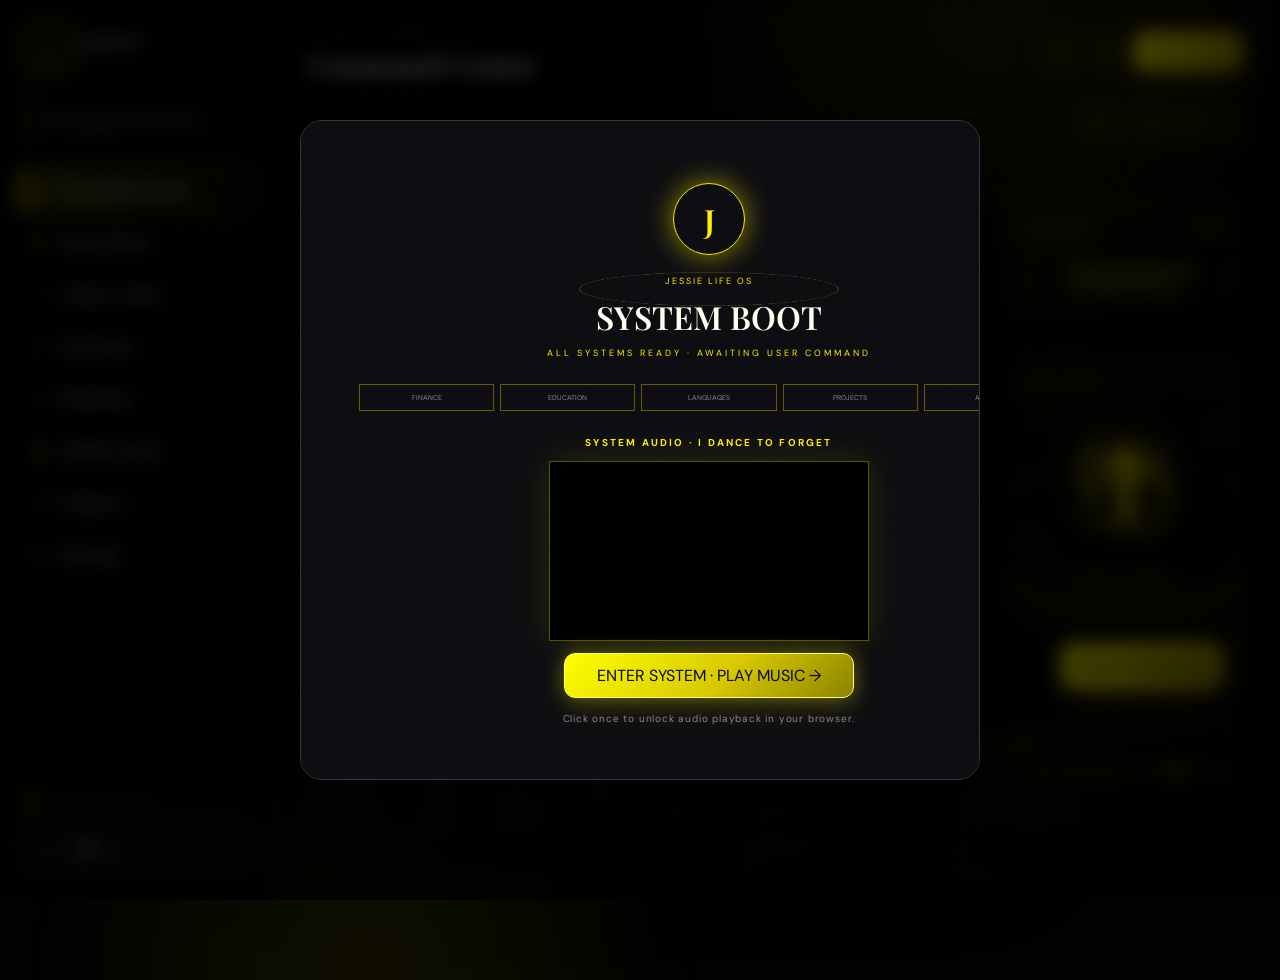
==== index.html @ f66ce2b6 "Bump final build after calendar alignment" ====
<!doctype html>
<html lang="en">
<head>
<meta charset="utf-8"><meta name="viewport" content="width=device-width,initial-scale=1">
<meta name="theme-color" content="#050506"><meta name="description" content="JESSIE LIFE OS — autonomous personal study and life operating system">
<script>
(async()=>{
  const BUILD="20260928-31";
  try{
    if(!("serviceWorker" in navigator))return;
    if(sessionStorage.getItem("jessieFresh23"))return;
    const regs=await navigator.serviceWorker.getRegistrations();
    const keys=window.caches?await caches.keys():[];
    if(regs.length||keys.length){
      sessionStorage.setItem("jessieFresh23","1");
      await Promise.all(regs.map(r=>r.unregister()));
      if(window.caches)await Promise.all(keys.map(k=>caches.delete(k)));
      const u=new URL(location.href);
      u.searchParams.set("build",BUILD);
      u.hash="dashboard";
      location.replace(u.href);
    }
  }catch(e){console.warn("JESSIE cache reset:",e)}
})();
</script>
<link rel="manifest" href="manifest.json"><title>JESSIE LIFE OS</title>
<link rel="preconnect" href="https://fonts.googleapis.com"><link rel="preconnect" href="https://fonts.gstatic.com" crossorigin>
<link href="https://fonts.googleapis.com/css2?family=DM+Sans:wght@400;500;600;700&family=Playfair+Display:wght@500;600;700&display=swap" rel="stylesheet">
<link rel="stylesheet" href="styles.css?v=20260928-25">
<meta name="jessie-build" content="20260928-31"></head>
<body data-build="20260928-31"><svg aria-hidden="true" width="0" height="0" style="position:absolute;left:-9999px;overflow:hidden"><defs><filter id="jessieNeonYellow" color-interpolation-filters="sRGB"><feColorMatrix type="matrix" values="0.2126 0.7152 0.0722 0 0 0.2000 0.6720 0.0679 0 0 0 0 0 0 0 0 0 0 1 0"/></filter></defs></svg>
<div class="ambient a1"></div><div class="ambient a2"></div><div class="grain"></div>
<div id="app">
<aside class="sidebar">
  <div class="brand"><div class="brand-mark">J</div><div><b>JESSIE</b><small>LIFE OS</small></div></div>
  <div class="philosophy">THE USER SETS THE DIRECTION.<br><strong>JESSIE MANAGES THE NEXT STEP.</strong></div>
  <nav id="nav">
    <button data-view="dashboard" class="active"><span>◈</span>Command Center</button>
    <button data-view="study"><span>◉</span>Study Mode</button>
    <button data-view="tasks"><span>✓</span>Today's Tasks</button>
    <button data-view="life"><span>✦</span>Life Goals</button>
    <button data-view="roadmap"><span>◇</span>Roadmap</button>
    <button data-view="library"><span>▣</span>JESSIE Library</button>
    <button data-view="progress"><span>↗</span>Progress</button>
    <button data-view="settings"><span>⚙</span>Settings</button>
  </nav>
  <div class="sidebar-foot"><div class="live"><i></i>LOCAL SYSTEM ONLINE</div><div class="side-streak"><small>STREAK</small><b id="sideStreak">0</b><em>days</em></div></div>
</aside>
<main class="main">
<header class="topbar"><div class="top-left"><button id="mobileMenu" class="icon">☰</button><div><small id="dateLabel"></small><h1 id="pageTitle">Command Center</h1></div></div><div class="top-actions"><button id="voiceBtn" class="icon" title="Voice">◌</button><button id="soundBtn" class="icon" title="Sound">♫</button><button id="quickStart" class="primary small">START STUDY</button></div></header>
<section id="view"></section>
</main></div>
<div id="toast" class="toast"></div>
<div id="overlay" class="overlay hidden"><div id="overlayCard" class="overlay-card"></div></div>
<script src="app.js?v=20260928-31"></script>
</body></html>
---- styles.css ----
:root{--bg:#050506;--bg2:#09090b;--panel:#0e0e11;--panel2:#131318;--panel3:#18181e;--line:#25252c;--line2:#34343d;--text:#f1eee8;--soft:#c3bec0;--muted:#8b878e;--dim:#5f5b63;--gold:#c8a66c;--gold2:#e1c58e;--violet:#8e7cf3;--green:#79c4a1;--red:#c86e74;--shadow:0 30px 90px rgba(0,0,0,.48);--r:20px}
*{box-sizing:border-box}html,body{margin:0;min-height:100%;background:var(--bg);color:var(--text);font-family:"DM Sans",sans-serif}body{overflow-x:hidden}.ambient{position:fixed;z-index:0;pointer-events:none;border-radius:50%;filter:blur(90px);opacity:.10}.a1{width:480px;height:480px;background:#816be0;right:4%;top:-230px}.a2{width:420px;height:420px;background:#a97d35;left:12%;bottom:-280px}.grain{position:fixed;inset:0;pointer-events:none;opacity:.025;z-index:100;background-image:url("data:image/svg+xml,%3Csvg xmlns='http://www.w3.org/2000/svg' width='180' height='180'%3E%3Cfilter id='n'%3E%3CfeTurbulence baseFrequency='.8' numOctaves='4' stitchTiles='stitch'/%3E%3C/filter%3E%3Crect width='100%25' height='100%25' filter='url(%23n)' opacity='.5'/%3E%3C/svg%3E")}
button{font:inherit;color:inherit;cursor:pointer}button:focus-visible{outline:1px solid var(--gold);outline-offset:2px}
.sidebar{position:fixed;z-index:30;left:0;top:0;bottom:0;width:270px;background:rgba(5,5,7,.91);border-right:1px solid var(--line);padding:25px 17px;backdrop-filter:blur(18px);display:flex;flex-direction:column}.brand{display:flex;align-items:center;gap:12px;padding:2px 10px 24px}.brand-mark{width:42px;height:42px;border:1px solid #5d4c30;border-radius:13px;display:grid;place-items:center;color:var(--gold);font:25px "Playfair Display";box-shadow:0 0 32px rgba(200,166,108,.07)}.brand b{display:block;font-size:13px;letter-spacing:3px}.brand small{display:block;color:var(--dim);font-size:8px;letter-spacing:3px;margin-top:3px}.philosophy{margin:0 8px 24px;padding:12px;border-left:1px solid #4b402e;color:var(--dim);font-size:8px;line-height:1.65;letter-spacing:1.2px}.philosophy strong{color:#9b8663;font-weight:500}
nav{display:grid;gap:5px}nav button{border:1px solid transparent;background:transparent;text-align:left;padding:12px 12px;border-radius:12px;color:var(--muted);display:flex;align-items:center;gap:12px;transition:.18s}nav button span{width:18px;color:#66616a;text-align:center}nav button:hover{background:#0e0e12;color:var(--text)}nav button.active{background:linear-gradient(90deg,rgba(200,166,108,.11),rgba(200,166,108,.025));border-color:#332c21;color:var(--text)}nav button.active span{color:var(--gold)}
.sidebar-foot{margin-top:auto}.live{font-size:8px;color:var(--dim);letter-spacing:1.5px;margin:0 10px 10px}.live i{display:inline-block;width:6px;height:6px;border-radius:50%;background:var(--green);box-shadow:0 0 12px var(--green);margin-right:7px}.side-streak{border:1px solid var(--line);background:#0c0c0f;border-radius:15px;padding:13px}.side-streak small{color:var(--dim);font-size:8px;letter-spacing:2px}.side-streak b{font:600 25px "Playfair Display";margin:0 4px}.side-streak em{font-size:10px;color:var(--muted);font-style:normal}
.main{position:relative;z-index:1;margin-left:270px;width:calc(100% - 270px);padding:0 38px 60px}.topbar{height:104px;border-bottom:1px solid var(--line);display:flex;justify-content:space-between;align-items:center}.top-left{display:flex;align-items:center;gap:10px}.topbar small{font-size:9px;color:var(--dim);letter-spacing:2px;text-transform:uppercase}.topbar h1{font:600 28px "Playfair Display";margin:5px 0 0}.top-actions{display:flex;gap:8px;align-items:center}.icon{width:38px;height:38px;border:1px solid var(--line);border-radius:11px;background:#0b0b0e;color:var(--muted)}.primary{border:1px solid #6c5835;background:linear-gradient(180deg,#33291a,#1b1710);color:#ecd9b3;border-radius:11px;padding:11px 15px;box-shadow:0 0 25px rgba(200,166,108,.05)}.primary.small{font-size:10px;letter-spacing:1px}.secondary{border:1px solid var(--line2);background:#101014;color:var(--soft);border-radius:10px;padding:10px 13px}
#mobileMenu{display:none}.view{padding-top:28px}.eyebrow{font-size:9px;letter-spacing:2px;color:var(--dim);text-transform:uppercase}.grid{display:grid;gap:15px}.g4{grid-template-columns:repeat(4,1fr)}.g3{grid-template-columns:repeat(3,1fr)}.g2{grid-template-columns:repeat(2,1fr)}
.card{background:linear-gradient(145deg,rgba(18,18,22,.97),rgba(9,9,12,.97));border:1px solid var(--line);border-radius:var(--r);padding:21px;box-shadow:var(--shadow);position:relative;overflow:hidden}.card:after{content:"";position:absolute;inset:0;pointer-events:none;background:linear-gradient(120deg,rgba(255,255,255,.018),transparent 30%)}.hero{min-height:235px;padding:30px}.hero h2{font:600 39px/1.04 "Playfair Display";max-width:750px;margin:9px 0 12px}.hero p{max-width:650px;color:var(--muted);line-height:1.75}.metric .label{font-size:9px;color:var(--muted);letter-spacing:1.6px;text-transform:uppercase}.metric .value{font-size:30px;margin-top:9px}.metric .sub{font-size:10px;color:var(--dim);margin-top:3px}.gold{color:var(--gold2)}.green{color:var(--green)}.purple{color:var(--violet)}.progress{height:5px;background:#25252b;border-radius:99px;overflow:hidden;margin-top:14px}.progress i{display:block;height:100%;background:linear-gradient(90deg,var(--gold),var(--gold2));border-radius:99px;transition:width .8s}.section-head{display:flex;justify-content:space-between;align-items:end;margin:27px 1px 12px}.section-head h3{font:600 20px "Playfair Display";margin:0}.section-head span{font-size:9px;color:var(--dim);letter-spacing:1.5px}
.now{border-color:#4b3e2b;box-shadow:0 0 50px rgba(200,166,108,.045),var(--shadow)}.now .now-grid{display:grid;grid-template-columns:1fr auto;gap:20px;align-items:center}.task-list{display:grid}.task{display:grid;grid-template-columns:auto 1fr auto;gap:13px;align-items:center;padding:15px 0;border-bottom:1px solid #202026}.task:last-child{border-bottom:0}.check{width:23px;height:23px;border:1px solid #4b4750;border-radius:7px;background:#0b0b0e;display:grid;place-items:center;font-size:12px}.task.done .check{background:#9e8251;color:#090909;border-color:#b79760}.task.done .task-title{text-decoration:line-through;color:#67636a}.task-title{font-size:13px}.task-meta{font-size:9px;color:var(--dim);margin-top:4px}.task-right{text-align:right}.pill{display:inline-block;font-size:8px;letter-spacing:1px;text-transform:uppercase;color:var(--muted);border:1px solid #303038;padding:5px 7px;border-radius:99px}.overdue{color:#d18a8f;border-color:#4b3034}.task-action{margin-top:5px;border:0;background:none;color:var(--gold);font-size:9px}
.next-strip{display:grid;grid-template-columns:1fr 1fr;gap:12px}.mini-card{padding:16px;border:1px solid var(--line);border-radius:15px;background:#0c0c0f}.mini-card small{color:var(--dim);font-size:8px;letter-spacing:1.5px}.mini-card b{display:block;margin-top:7px;font-size:13px}.mini-card span{display:block;color:var(--muted);font-size:10px;margin-top:4px}
.character-stage{min-height:315px;display:grid;place-items:center}.jessie{position:relative;width:250px;height:285px}.jessie .silhouette{position:absolute;inset:28px 46px 12px;background:radial-gradient(circle at 50% 28%,#7b6a55,#17151a 48%,#0b0b0d 70%);border-radius:50% 50% 24% 24%;opacity:.32;filter:blur(2px)}.jlayer{position:absolute;inset:0;background-image:url("jessie-reference.jpg");background-size:cover;background-position:center 18%;filter:saturate(.78) contrast(1.03) brightness(.78);border-radius:30px;mix-blend-mode:screen;opacity:0;transition:clip-path .9s cubic-bezier(.2,.8,.2,1),opacity .6s,transform .9s;box-shadow:0 0 50px rgba(200,166,108,.08)}.jlayer.head{clip-path:polygon(0 0,100% 0,100% 43%,0 43%)}.jlayer.torso{clip-path:polygon(0 40%,100% 40%,100% 73%,0 73%)}.jlayer.lower{clip-path:polygon(0 68%,100% 68%,100% 100%,0 100%)}.jlayer.detail{clip-path:inset(0 0 0 0)}.jessie[data-stage="1"] .head,.jessie[data-stage="2"] .head,.jessie[data-stage="3"] .head,.jessie[data-stage="4"] .head,.jessie[data-stage="5"] .head,.jessie[data-stage="6"] .head,.jessie[data-stage="7"] .head,.jessie[data-stage="8"] .head,.jessie[data-stage="9"] .head,.jessie[data-stage="10"] .head{opacity:1;transform:translateY(0)}.jessie[data-stage="2"] .head,.jessie[data-stage="3"] .head{clip-path:polygon(10% 5%,90% 5%,90% 42%,10% 42%)}.jessie[data-stage="3"] .torso,.jessie[data-stage="4"] .torso,.jessie[data-stage="5"] .torso,.jessie[data-stage="6"] .torso,.jessie[data-stage="7"] .torso,.jessie[data-stage="8"] .torso,.jessie[data-stage="9"] .torso,.jessie[data-stage="10"] .torso{opacity:1}.jessie[data-stage="5"] .lower,.jessie[data-stage="6"] .lower,.jessie[data-stage="7"] .lower,.jessie[data-stage="8"] .lower,.jessie[data-stage="9"] .lower,.jessie[data-stage="10"] .lower{opacity:1}.jessie[data-stage="8"] .detail,.jessie[data-stage="9"] .detail,.jessie[data-stage="10"] .detail{opacity:.82;filter:saturate(.95) contrast(1.1) brightness(.94)}.jessie[data-stage="10"] .jlayer{box-shadow:0 0 80px rgba(200,166,108,.22)}.energy{position:absolute;left:50%;top:50%;width:220px;height:220px;transform:translate(-50%,-50%);border:1px solid rgba(200,166,108,.13);border-radius:50%;box-shadow:0 0 50px rgba(200,166,108,.08);animation:pulse 3s infinite}.energy:after{content:"";position:absolute;inset:20px;border:1px dashed rgba(200,166,108,.13);border-radius:50%;animation:spin 16s linear infinite}@keyframes pulse{50%{transform:translate(-50%,-50%) scale(1.05);opacity:.7}}@keyframes spin{to{transform:rotate(360deg)}}.jessie.reveal .jlayer{animation:reveal .9s both}.jessie.reveal .energy{animation:pulse .8s 4}@keyframes reveal{0%{transform:translateY(14px) scale(.94);filter:brightness(.35) blur(4px)}65%{filter:brightness(1.1) blur(0)}100%{transform:none}}
.evolution-label{text-align:center;margin-top:-5px}.evolution-label b{font:600 23px "Playfair Display"}.evolution-label small{display:block;color:var(--dim);font-size:9px;margin-top:4px}
.study-layout{display:grid;grid-template-columns:1.25fr .75fr;gap:15px}.study-focus{min-height:470px}.study-focus h2{font:600 31px "Playfair Display";margin:9px 0}.objective{color:var(--muted);line-height:1.7}.timer{font-size:74px;letter-spacing:-4px;font-variant-numeric:tabular-nums;margin:24px 0 15px}.buttons{display:flex;gap:8px;flex-wrap:wrap}.notes{width:100%;min-height:100px;margin-top:14px;background:#0a0a0d;border:1px solid var(--line);border-radius:12px;color:var(--text);padding:12px;resize:vertical}.material-item{padding:12px 0;border-bottom:1px solid #202026}.material-item:last-child{border:0}.material-item b{font-size:11px}.material-item p{margin:4px 0;color:var(--dim);font-size:9px}
.curriculum-row{padding:16px;border:1px solid var(--line);border-radius:14px;margin-bottom:9px;background:#0b0b0e;display:flex;align-items:center;gap:13px}.curriculum-row.current{border-color:#55452f;background:#12100d}.curriculum-row .num{font:20px "Playfair Display";color:var(--gold)}.curriculum-row .info{flex:1}.curriculum-row h4{margin:0;font-size:13px}.curriculum-row p{margin:4px 0 0;color:var(--dim);font-size:10px}.status{font-size:8px;letter-spacing:1px;text-transform:uppercase;color:var(--dim);border:1px solid #303038;border-radius:99px;padding:5px 8px}
.road{position:relative;padding-left:42px}.road:before{content:"";position:absolute;left:14px;top:8px;bottom:-8px;width:1px;background:#292930}.road:last-child:before{display:none}.road-node{position:absolute;left:7px;top:2px;width:16px;height:16px;border-radius:50%;background:#0b0b0e;border:2px solid #48434d}.road.complete .road-node{border-color:var(--gold);box-shadow:0 0 15px rgba(200,166,108,.25)}.road.current .road-node{border-color:var(--violet);box-shadow:0 0 15px rgba(142,124,243,.28)}.road h4{margin:0;font-size:13px}.road p{margin:4px 0 20px;color:var(--dim);font-size:10px;line-height:1.5}
.library-tools{display:flex;gap:8px;flex-wrap:wrap}.input,.select{background:#0a0a0d;border:1px solid var(--line2);border-radius:10px;color:var(--text);padding:10px 11px}.input{min-width:230px}.library-grid{display:grid;grid-template-columns:repeat(3,1fr);gap:12px;margin-top:15px}.resource{border:1px solid var(--line);background:#0b0b0e;border-radius:15px;padding:16px}.resource h4{margin:6px 0;font-size:13px}.resource p{font-size:10px;color:var(--muted);line-height:1.55}.tag{font-size:8px;color:var(--gold);letter-spacing:1px;text-transform:uppercase}.resource a{color:#a99a7c;font-size:9px;word-break:break-all}
.topic-grid{display:grid;grid-template-columns:repeat(3,1fr);gap:10px}.topic{border:1px solid var(--line);background:#0b0b0e;border-radius:13px;padding:13px}.topic.done{border-color:#3e4e46}.topic b{font-size:11px}.topic small{display:block;color:var(--dim);margin-top:5px;font-size:9px}.topic button{margin-top:9px}
.settings-row{display:flex;align-items:center;justify-content:space-between;gap:20px;padding:17px 0;border-bottom:1px solid #202026}.settings-row:last-child{border-bottom:0}.settings-row b{font-size:12px}.settings-row p{font-size:9px;color:var(--dim);margin:4px 0}.toggle{width:47px;height:25px;border:1px solid #35353d;border-radius:99px;background:#202026;padding:2px}.toggle i{display:block;width:19px;height:19px;border-radius:50%;background:#6e6972;transition:.2s}.toggle.on{border-color:#80673e;background:#4c3d29}.toggle.on i{transform:translateX(20px);background:var(--gold)}.range{accent-color:var(--gold)}
.chart{height:180px;display:flex;align-items:end;gap:8px;margin-top:15px}.bar{flex:1;min-width:8px;background:linear-gradient(180deg,var(--gold2),#59482d);border-radius:5px 5px 2px 2px;opacity:.75}.bar small{display:block;transform:translateY(17px);color:var(--dim);font-size:8px;text-align:center}
.milestone{display:flex;align-items:center;gap:12px;padding:12px 0;border-bottom:1px solid #202026}.milestone:last-child{border:0}.milestone .dot{width:28px;height:28px;border-radius:50%;border:1px solid #3a3740;display:grid;place-items:center;color:var(--dim)}.milestone.done .dot{border-color:#75603b;color:var(--gold);box-shadow:0 0 18px rgba(200,166,108,.12)}.milestone b{font-size:11px}.milestone small{display:block;color:var(--dim);font-size:9px;margin-top:2px}
.toast{position:fixed;right:24px;bottom:24px;z-index:80;background:#151419;border:1px solid #4b4032;border-radius:12px;padding:13px 15px;font-size:11px;box-shadow:var(--shadow);opacity:0;transform:translateY(10px);transition:.22s}.toast.show{opacity:1;transform:none}.overlay{position:fixed;inset:0;z-index:70;background:rgba(0,0,0,.72);backdrop-filter:blur(9px);display:grid;place-items:center}.overlay.hidden{display:none}.overlay-card{width:min(680px,92vw);max-height:90vh;overflow:auto;background:#0e0e12;border:1px solid #3b3740;border-radius:22px;padding:28px;box-shadow:0 40px 120px #000}.overlay-card h2{font:600 30px "Playfair Display";margin:0 0 8px}.overlay-close{float:right;border:0;background:none;font-size:24px;color:var(--muted)}.complete-flash{animation:completeFlash .8s}@keyframes completeFlash{0%{box-shadow:0 0 0 rgba(200,166,108,0)}35%{box-shadow:0 0 80px rgba(200,166,108,.23)}100%{box-shadow:0 0 0 rgba(200,166,108,0)}}
@media(max-width:1100px){.g4{grid-template-columns:repeat(2,1fr)}.library-grid,.topic-grid{grid-template-columns:repeat(2,1fr)}.study-layout{grid-template-columns:1fr}.sidebar{width:235px}.main{margin-left:235px;width:calc(100% - 235px)}}
@media(max-width:760px){.sidebar{transform:translateX(-100%);transition:.25s;width:275px}.sidebar.open{transform:none}.main{margin-left:0;width:100%;padding:0 15px 45px}.topbar{height:82px}.topbar h1{font-size:23px}.top-actions .primary{display:none}#mobileMenu{display:block}.g4,.g3,.g2,.library-grid,.topic-grid{grid-template-columns:1fr}.hero h2{font-size:31px}.hero{padding:22px}.now .now-grid{grid-template-columns:1fr}.next-strip{grid-template-columns:1fr}.timer{font-size:56px}.jessie{transform:scale(.9)}}
@media(prefers-reduced-motion:reduce){*{animation-duration:.01ms!important;transition-duration:.01ms!important}}

.test-banner{margin:0 0 16px;padding:12px 15px;border:1px solid #4a3b27;background:linear-gradient(90deg,rgba(199,164,106,.10),rgba(17,17,21,.92));border-radius:14px;display:flex;justify-content:space-between;align-items:center;gap:14px}.test-banner b{display:block;color:var(--accent);font-size:10px;letter-spacing:2px}.test-banner span{display:block;color:var(--muted);font-size:11px;margin-top:3px}.test-actions{display:flex;gap:7px}.test-actions button{font-size:9px;padding:8px 10px}@media(max-width:760px){.test-banner{align-items:flex-start;flex-direction:column}.test-actions{width:100%}.test-actions button{flex:1}}

/* HOLOGRAPHIC COMMAND CHAMBER */
.holo-wrap{position:relative;width:min(1040px,94vw);height:min(720px,88vh);overflow:hidden;border:1px solid rgba(130,166,255,.20);border-radius:28px;background:radial-gradient(circle at 50% 48%,rgba(74,96,160,.10),transparent 34%),linear-gradient(180deg,rgba(5,8,15,.97),rgba(3,4,8,.99));box-shadow:0 0 100px rgba(82,111,210,.10),0 45px 150px #000;color:#dfe7ff}
.holo-wrap:before{content:"";position:absolute;inset:0;background:linear-gradient(90deg,transparent 0%,rgba(113,160,255,.035) 50%,transparent 100%);transform:translateX(-100%);animation:holoSweep 2.8s ease-in-out infinite;pointer-events:none}
.holo-grid{position:absolute;inset:45% -15% -35%;opacity:.24;background-image:linear-gradient(rgba(108,151,255,.16) 1px,transparent 1px),linear-gradient(90deg,rgba(108,151,255,.16) 1px,transparent 1px);background-size:34px 34px;transform:perspective(420px) rotateX(62deg);transform-origin:center top;mask-image:linear-gradient(to bottom,transparent,#000 25%,#000)}
.holo-scan{position:absolute;left:0;right:0;top:-20%;height:2px;background:linear-gradient(90deg,transparent,rgba(132,182,255,.9),transparent);box-shadow:0 0 24px rgba(102,164,255,.7);animation:holoScan 3.2s ease-in-out infinite;opacity:.65}
.holo-topline{position:absolute;left:26px;right:26px;top:22px;display:flex;justify-content:space-between;font:9px/1 "DM Sans";letter-spacing:2px;color:#8191b5}
.holo-topline span:last-child{color:#8ed4ff}
.holo-orbit{position:absolute;left:50%;top:50%;border:1px solid rgba(105,165,255,.24);border-radius:50%;transform:translate(-50%,-50%) rotateX(68deg);box-shadow:0 0 28px rgba(84,135,255,.08);animation:holoOrbit 10s linear infinite}
.orbit-a{width:500px;height:500px}.orbit-b{width:340px;height:340px;border-style:dashed;animation-duration:7s;animation-direction:reverse}
.holo-character{position:absolute;left:50%;top:50%;width:330px;height:430px;transform:translate(-50%,-46%);display:grid;place-items:center}
.holo-ring{position:absolute;left:50%;top:54%;border:1px solid rgba(96,175,255,.42);border-radius:50%;transform:translate(-50%,-50%) rotateX(72deg);box-shadow:0 0 22px rgba(90,157,255,.18),inset 0 0 22px rgba(90,157,255,.08)}
.ring-1{width:270px;height:270px}.ring-2{width:210px;height:210px;border-style:dashed;animation:holoOrbit 5s linear infinite reverse}
.holo-beam{position:absolute;left:50%;bottom:38px;width:170px;height:310px;transform:translateX(-50%);background:linear-gradient(180deg,transparent,rgba(72,153,255,.10),rgba(117,203,255,.22));clip-path:polygon(28% 0,72% 0,100% 100%,0 100%);filter:blur(2px);animation:beamPulse 1.8s ease-in-out infinite}
.holo-jessie{transform:scale(.95);filter:drop-shadow(0 0 22px rgba(89,175,255,.25))}
.holo-jessie .jlayer{filter:saturate(.6) contrast(1.12) brightness(.86) sepia(.05) hue-rotate(150deg);mix-blend-mode:screen}
.holo-jessie .energy{border-color:rgba(91,178,255,.35);box-shadow:0 0 55px rgba(70,150,255,.20)}
.holo-jessie .energy:after{border-color:rgba(120,203,255,.28)}
.holo-label{position:absolute;bottom:0;text-align:center;font-size:10px;letter-spacing:3px;color:#a9caff;text-shadow:0 0 12px rgba(101,180,255,.7)}
.holo-label span{display:block;margin-top:5px;color:#596984;font-size:7px;letter-spacing:2px}
.holo-panel{position:absolute;width:240px;padding:14px 16px;border:1px solid rgba(91,157,255,.28);background:linear-gradient(145deg,rgba(24,39,67,.34),rgba(6,10,18,.66));box-shadow:inset 0 0 25px rgba(86,146,255,.04),0 12px 40px rgba(0,0,0,.25);backdrop-filter:blur(8px);clip-path:polygon(0 0,92% 0,100% 18%,100% 100%,0 100%)}
.panel-left{left:30px;top:190px}.panel-right{right:30px;top:285px}
.holo-panel small{display:block;font-size:8px;letter-spacing:2px;color:#6d83a8}.holo-panel b{display:block;margin:8px 0 4px;font:600 20px "Playfair Display";color:#bfe0ff}.holo-panel span{display:block;color:#8392aa;font-size:9px;line-height:1.45}
.holo-bottom{position:absolute;left:30px;right:30px;bottom:25px;display:flex;justify-content:space-between;align-items:end;border-top:1px solid rgba(91,157,255,.18);padding-top:15px}.holo-bottom small{display:block;color:#617594;font-size:7px;letter-spacing:2px}.holo-bottom b{display:block;color:#c6dbfa;font-size:13px;margin-top:5px}.holo-bottom .primary{border-color:#3d78ad;background:linear-gradient(180deg,#17324d,#0c1b2b);color:#bde4ff;box-shadow:0 0 28px rgba(79,156,255,.10)}
.holo-milestone{position:absolute;left:50%;top:82px;transform:translateX(-50%);display:flex;align-items:center;gap:10px;padding:8px 13px;border:1px solid rgba(202,175,107,.32);background:rgba(44,35,20,.34);box-shadow:0 0 25px rgba(201,166,98,.08);white-space:nowrap}.holo-milestone>span{color:#e1c58e}.holo-milestone small{display:block;font-size:6px;letter-spacing:2px;color:#9e8960}.holo-milestone b{display:block;font-size:9px;color:#d9c69f;margin-top:3px}
.ignite .holo-character{animation:holoEnter .9s cubic-bezier(.16,.8,.22,1) both}.ignite .holo-panel{animation:panelEnter .7s .25s both}.ignite .holo-bottom{animation:panelEnter .7s .45s both}.ignite .holo-milestone{animation:milestoneEnter .8s .35s both}
@keyframes holoSweep{50%{transform:translateX(100%)}100%{transform:translateX(100%)}}
@keyframes holoScan{0%{top:-5%;opacity:0}12%{opacity:.8}88%{opacity:.65}100%{top:105%;opacity:0}}
@keyframes holoOrbit{to{transform:translate(-50%,-50%) rotateX(68deg) rotateZ(360deg)}}
@keyframes beamPulse{50%{opacity:.65;transform:translateX(-50%) scaleX(1.12)}}
@keyframes holoEnter{0%{opacity:0;transform:translate(-50%,-38%) scale(.76);filter:blur(8px)}100%{opacity:1;transform:translate(-50%,-46%) scale(1);filter:none}}
@keyframes panelEnter{0%{opacity:0;transform:translateY(14px) skewX(-3deg)}100%{opacity:1;transform:none}}
@keyframes milestoneEnter{0%{opacity:0;transform:translate(-50%,-8px) scale(.9)}100%{opacity:1;transform:translate(-50%,0) scale(1)}}
@media(max-width:760px){.holo-wrap{height:86vh;border-radius:20px}.holo-panel{width:180px;padding:10px 11px}.panel-left{left:12px;top:145px}.panel-right{right:12px;top:230px}.holo-character{transform:translate(-50%,-45%) scale(.78)}.holo-orbit{transform:translate(-50%,-50%) rotateX(68deg) scale(.7)}.orbit-a{width:500px;height:500px}.holo-bottom{left:14px;right:14px;bottom:15px;align-items:center}.holo-bottom b{max-width:190px}.holo-milestone{top:62px}.holo-topline{left:14px;right:14px}}
@media(prefers-reduced-motion:reduce){.holo-wrap *{animation:none!important}}


/* JESSIE BLACK x NEON RED — visual override */
:root{--gold:#ff173d;--gold2:#ff4b68;--violet:#ff173d;--green:#ff4965;--red:#ff173d;--line:#2b1017;--line2:#4a1822;}
html,body{background:#030304;color:#f5f5f7}
.a1{background:#ff173d!important;opacity:.10}.a2{background:#7a0017!important;opacity:.08}
.brand-mark{border-color:#55101c;color:#ff173d;box-shadow:0 0 32px rgba(255,23,61,.18)}
.philosophy{border-left-color:#651323}.philosophy strong{color:#ff536e}
nav button:hover{background:rgba(255,23,61,.07);box-shadow:0 0 24px rgba(255,23,61,.06)}
nav button.active{background:linear-gradient(90deg,rgba(255,23,61,.14),rgba(255,23,61,.025));border-color:#4d121d;box-shadow:inset 2px 0 0 #ff173d,0 0 22px rgba(255,23,61,.05)}
nav button.active span{color:#ff173d}
button.primary{background:linear-gradient(135deg,#ff173d,#b40025)!important;border-color:#ff4965!important;box-shadow:0 8px 28px rgba(255,23,61,.20),0 0 22px rgba(255,23,61,.12)}
button.primary:hover{transform:translateY(-2px);box-shadow:0 12px 34px rgba(255,23,61,.28),0 0 30px rgba(255,23,61,.16)}
button.secondary,.icon{border-color:#42131c!important;background:rgba(255,23,61,.025)!important;box-shadow:0 7px 24px rgba(0,0,0,.25),inset 0 0 18px rgba(255,23,61,.025);transition:transform .18s,box-shadow .18s,border-color .18s}
button.secondary:hover,.icon:hover{transform:translateY(-2px);border-color:#ff173d!important;box-shadow:0 10px 28px rgba(255,23,61,.14),0 0 18px rgba(255,23,61,.08)}
.top-actions button,.buttons button,.test-actions button{animation:floatButton 4.8s ease-in-out infinite}
.top-actions button:nth-child(2),.buttons button:nth-child(2),.test-actions button:nth-child(2){animation-delay:-1.6s}
.top-actions button:nth-child(3),.buttons button:nth-child(3){animation-delay:-3s}
@keyframes floatButton{0%,100%{transform:translateY(0)}50%{transform:translateY(-3px)}}
.card,.mini-card,.material-item,.topic{border-color:#241015!important;box-shadow:0 20px 55px rgba(0,0,0,.35)}
.card:hover,.mini-card:hover,.material-item:hover,.topic:hover{border-color:#4b1420!important;box-shadow:0 22px 65px rgba(0,0,0,.42),0 0 22px rgba(255,23,61,.045)}
.progress-fill,.bar-fill{background:linear-gradient(90deg,#b40025,#ff173d,#ff6a80)!important;box-shadow:0 0 18px rgba(255,23,61,.35)}
.eyebrow{color:#ff536e!important}
.live i{background:#ff173d!important;box-shadow:0 0 12px #ff173d!important}
@media (prefers-reduced-motion:reduce){.top-actions button,.buttons button,.test-actions button{animation:none}}


/* FLOATING JESSIE — dashboard companion */
.dashboard-jessie-float{position:fixed;z-index:12;right:24px;top:145px;width:210px;height:320px;pointer-events:none;display:grid;place-items:center;filter:drop-shadow(0 0 24px rgba(255,23,61,.18));animation:jessieFloat 5.5s ease-in-out infinite}
.dashboard-jessie-float img{position:absolute;width:175px;height:270px;object-fit:cover;object-position:center 18%;border-radius:48% 48% 38% 38%;mix-blend-mode:screen;filter:grayscale(.35) saturate(1.3) contrast(1.15) brightness(.82) drop-shadow(0 0 16px rgba(255,23,61,.34));opacity:.88;mask-image:linear-gradient(to bottom,transparent 0,#000 9%,#000 88%,transparent 100%);-webkit-mask-image:linear-gradient(to bottom,transparent 0,#000 9%,#000 88%,transparent 100%)}
.jessie-float-aura{position:absolute;width:185px;height:275px;border-radius:50%;background:radial-gradient(ellipse,rgba(255,23,61,.18),rgba(255,23,61,.045) 42%,transparent 72%);filter:blur(8px);animation:jessieAura 2.8s ease-in-out infinite}
.jessie-float-ring{position:absolute;border:1px solid rgba(255,23,61,.38);border-radius:50%;box-shadow:0 0 18px rgba(255,23,61,.12),inset 0 0 18px rgba(255,23,61,.05)}
.jessie-float-ring.ring-one{width:205px;height:205px;transform:rotateX(68deg);animation:jessieRing 8s linear infinite}
.jessie-float-ring.ring-two{width:155px;height:245px;transform:rotateY(67deg) rotateZ(15deg);border-style:dashed;animation:jessieRingTwo 6s linear infinite reverse}
.jessie-float-scan{position:absolute;width:165px;height:2px;background:linear-gradient(90deg,transparent,#ff173d,transparent);box-shadow:0 0 14px #ff173d;opacity:.7;animation:jessieScan 3.4s ease-in-out infinite}
.jessie-float-label{position:absolute;bottom:8px;font-size:8px;letter-spacing:3px;color:#ff536e;text-shadow:0 0 12px rgba(255,23,61,.7)}
.jessie-float-label span{color:#8f6670;font-size:6px;letter-spacing:2px;margin-left:5px}
@keyframes jessieFloat{0%,100%{transform:translateY(0)}50%{transform:translateY(-9px)}}
@keyframes jessieAura{50%{transform:scale(1.07);opacity:.72}}
@keyframes jessieRing{to{transform:rotateX(68deg) rotateZ(360deg)}}
@keyframes jessieRingTwo{to{transform:rotateY(67deg) rotateZ(-345deg)}}
@keyframes jessieScan{0%{top:24px;opacity:0}15%{opacity:.75}85%{opacity:.65}100%{top:285px;opacity:0}}
@media(max-width:1050px){.dashboard-jessie-float{right:10px;top:128px;transform:scale(.82);transform-origin:top right;opacity:.78}}
@media(max-width:760px){.dashboard-jessie-float{position:absolute;right:2px;top:92px;transform:scale(.55);transform-origin:top right;opacity:.55}.dashboard-jessie-float img{width:175px;height:270px}}
@media(prefers-reduced-motion:reduce){.dashboard-jessie-float,.jessie-float-ring,.jessie-float-aura,.jessie-float-scan{animation:none!important}}

/* FINAL TASK / CONTROL COLORS — BLACK × BURGUNDY / NEON RED */
.task{background:linear-gradient(90deg,rgba(80,8,24,.18),rgba(12,7,10,.10));border-bottom-color:#32101b;padding:15px 12px;border-radius:10px;margin-bottom:6px;transition:transform .18s,box-shadow .18s,border-color .18s}
.task:hover{transform:translateY(-2px);border-color:#6b1428;box-shadow:0 10px 30px rgba(92,7,28,.16)}
.task .check{border-color:#5a1728;background:#11070b;color:#ff365c;box-shadow:inset 0 0 12px rgba(255,23,61,.06)}
.task.done .check{background:#6f1027;color:#fff;border-color:#a51b3b;box-shadow:0 0 16px rgba(255,23,61,.18)}
.task.done .task-title{text-decoration:line-through;color:#8a6670}
.task-title{color:#f2dfe3}.task-meta{color:#a47b86}.pill{color:#d2a6af;border-color:#571a2a;background:rgba(84,10,29,.14)}
.pill.overdue{color:#ff6b84;border-color:#7d1b33;background:rgba(125,27,51,.14)}
.task-action{color:#ff3b61!important;text-shadow:0 0 10px rgba(255,23,61,.35)}
.recycle-btn{border-color:#7a1730!important;color:#ff5875!important;background:rgba(112,11,39,.12)!important}
.recycle-btn:hover{box-shadow:0 0 22px rgba(255,23,61,.18),0 10px 28px rgba(0,0,0,.3)!important}

/* DARK LUXURY YELLOW ACCENT + LIFE GOALS */
:root{--gold:#ffd21a;--gold2:#ffe66b;--violet:#ffd21a;--green:#e8c400;--red:#ffd21a;--line:#30270a;--line2:#5a490c}
.a1{background:#ffd21a!important;opacity:.07}.a2{background:#9a7b00!important;opacity:.06}.brand-mark{border-color:#6b570d;color:#ffd21a;box-shadow:0 0 32px rgba(255,210,26,.18)}
.philosophy{border-left-color:#78620e}.philosophy strong{color:#ffe66b}nav button:hover{background:rgba(255,210,26,.07)}
nav button.active{background:linear-gradient(90deg,rgba(255,210,26,.14),rgba(255,210,26,.025));border-color:#5c4b0d;box-shadow:inset 2px 0 0 #ffd21a}
nav button.active span,.eyebrow{color:#ffe66b!important}button.primary{background:linear-gradient(135deg,#ffd21a,#b78f00)!important;border-color:#ffe66b!important;color:#151208!important}
button.secondary,.icon{border-color:#4a3b0b!important;background:rgba(255,210,26,.025)!important}button.secondary:hover,.icon:hover{border-color:#ffd21a!important}
.progress-fill,.bar-fill{background:linear-gradient(90deg,#b78f00,#ffd21a,#fff1a8)!important}.live i{background:#ffd21a!important;box-shadow:0 0 12px #ffd21a!important}
.task{background:linear-gradient(90deg,rgba(90,70,8,.18),rgba(12,10,5,.10));border-bottom-color:#3b300b}.task .check{border-color:#66520d;background:#110f07;color:#ffd21a}.task.done .check{background:#78600b;color:#fff;border-color:#a88916}
.task-title{color:#f3ecd0}.task-meta{color:#a79a6f}.pill{color:#d7c786;border-color:#5b4b0f;background:rgba(84,70,10,.14)}.task-action{color:#ffd21a!important}
.life-hero h2{font:600 32px "Playfair Display";margin:8px 0 10px}.life-hero p{color:var(--muted);max-width:760px;line-height:1.75;font-size:11px}.life-stats{display:grid;grid-template-columns:repeat(3,1fr);gap:10px;margin-top:20px}
.life-goal-grid{display:grid;grid-template-columns:repeat(3,1fr);gap:12px}.life-goal h4{font:600 18px "Playfair Display";margin:7px 0 9px}.life-goal p{font-size:10px;color:var(--muted);line-height:1.6;min-height:48px}.life-progress-line{display:flex;justify-content:space-between;margin:7px 0 10px;color:var(--muted);font-size:9px}.life-progress-line b{color:var(--gold)}.life-task-desc{font-size:9px;color:var(--dim);line-height:1.5;margin-top:5px;max-width:620px}.life-empty{color:var(--muted);font-size:11px;line-height:1.7;padding:12px}
.italian-phases{display:grid;grid-template-columns:repeat(2,1fr);gap:10px}.italian-phase{border:1px solid var(--line);border-radius:12px;padding:12px;background:#0b0b0e}.italian-phase.current{border-color:#80680f;box-shadow:0 0 20px rgba(255,210,26,.06)}.italian-phase b{display:block;font-size:10px;color:var(--gold)}.italian-phase span{display:block;font-size:9px;color:var(--muted);line-height:1.55;margin-top:5px}
@media(max-width:900px){.life-goal-grid{grid-template-columns:repeat(2,1fr)}}@media(max-width:760px){.life-stats,.life-goal-grid,.italian-phases{grid-template-columns:1fr}}


/* FINAL NEON YELLOW MASTER THEME */
:root{
 --gold:#fff000;--gold2:#ffff66;--violet:#fff000;--green:#fff000;--red:#fff000;
 --line:#3a3500;--line2:#665d00;--neon:#fff000;--neon-soft:#fff66b;
}
html,body{background:#020202;color:#fffef0}
.a1{background:#fff000!important;opacity:.11!important}.a2{background:#c9b900!important;opacity:.07!important}
.brand-mark{border-color:#fff000!important;color:#fff000!important;box-shadow:0 0 18px rgba(255,240,0,.32),0 0 42px rgba(255,240,0,.12)!important}
.philosophy{border-left-color:#fff000!important}.philosophy strong{color:#fff66b!important}
nav button{color:#bdbb9a}nav button span{color:#777500}nav button:hover{background:rgba(255,240,0,.09)!important;color:#fff!important;box-shadow:0 0 24px rgba(255,240,0,.08)}
nav button.active{background:linear-gradient(90deg,rgba(255,240,0,.18),rgba(255,240,0,.025))!important;border-color:#706900!important;box-shadow:inset 3px 0 0 #fff000,0 0 26px rgba(255,240,0,.08)!important}
nav button.active span,.eyebrow,.gold,.tag{color:#fff000!important}
button.primary{background:linear-gradient(135deg,#ffff00,#d8c900 55%,#8d8300)!important;border:1px solid #ffff66!important;color:#090900!important;box-shadow:0 0 18px rgba(255,240,0,.28),0 8px 30px rgba(255,240,0,.16)!important}
button.primary:hover{box-shadow:0 0 28px rgba(255,240,0,.45),0 12px 36px rgba(255,240,0,.22)!important}
button.secondary,.icon{border-color:#706900!important;background:rgba(255,240,0,.035)!important;color:#fff66b!important}
button.secondary:hover,.icon:hover{border-color:#fff000!important;background:rgba(255,240,0,.10)!important;color:#fff000!important;box-shadow:0 0 22px rgba(255,240,0,.18)!important}
.buttons button,.test-actions button,.top-actions button{border-color:#706900}
.task-action,.recycle-btn{color:#fff000!important}.check{border-color:#777000!important}.task .check{color:#fff000!important}.task.done .check{background:#b8aa00!important;border-color:#fff000!important;color:#080800!important}
.progress i,.progress-fill,.bar,.bar-fill{background:linear-gradient(90deg,#a89d00,#fff000,#ffffa3)!important;box-shadow:0 0 16px rgba(255,240,0,.38)!important}
.live i{background:#fff000!important;box-shadow:0 0 16px #fff000!important}
.card:hover,.mini-card:hover,.material-item:hover,.topic:hover{border-color:#5d5700!important;box-shadow:0 22px 65px rgba(0,0,0,.42),0 0 24px rgba(255,240,0,.055)!important}
.task:hover{border-color:#8b8200!important;box-shadow:0 10px 30px rgba(255,240,0,.10)!important}
.task{border-bottom-color:#464000!important}.pill{border-color:#6a6200!important;color:#e9e46e!important}.pill.overdue{color:#fff000!important;border-color:#a09500!important}
.curriculum-row.current{border-color:#857b00!important;background:#151400!important}.curriculum-row .num{color:#fff000!important}.road.complete .road-node{border-color:#fff000!important;box-shadow:0 0 16px rgba(255,240,0,.3)!important}.road.current .road-node{border-color:#fff000!important;box-shadow:0 0 16px rgba(255,240,0,.3)!important}
.settings-row .toggle.on{border-color:#a79b00!important;background:#4b4600!important}.toggle.on i{background:#fff000!important}.range{accent-color:#fff000!important}
.milestone.done .dot{border-color:#fff000!important;color:#fff000!important;box-shadow:0 0 18px rgba(255,240,0,.18)!important}

/* JESSIE IMAGE = NEON YELLOW */
.jlayer,.dashboard-jessie-float img,.holo-jessie .jlayer{
 filter:grayscale(1) sepia(1) saturate(10) hue-rotate(4deg) contrast(1.16) brightness(1.02)!important;
 mix-blend-mode:screen!important;
}
.jlayer{box-shadow:0 0 65px rgba(255,240,0,.28)!important}
.jessie[data-stage="10"] .jlayer{box-shadow:0 0 100px rgba(255,240,0,.52)!important}
.dashboard-jessie-float{filter:drop-shadow(0 0 30px rgba(255,240,0,.38))!important}
.dashboard-jessie-float img{filter:grayscale(1) sepia(1) saturate(11) hue-rotate(4deg) contrast(1.18) brightness(1.08) drop-shadow(0 0 20px rgba(255,240,0,.55))!important}
.jessie-float-aura{background:radial-gradient(ellipse,rgba(255,240,0,.28),rgba(255,240,0,.07) 42%,transparent 72%)!important}
.jessie-float-ring{border-color:rgba(255,240,0,.55)!important;box-shadow:0 0 22px rgba(255,240,0,.22),inset 0 0 18px rgba(255,240,0,.08)!important}
.jessie-float-scan{background:linear-gradient(90deg,transparent,#fff000,transparent)!important;box-shadow:0 0 18px #fff000!important}.jessie-float-label{color:#fff000!important;text-shadow:0 0 14px rgba(255,240,0,.8)!important}

/* Convert the holographic/JESSIE chamber from blue to neon yellow */
.holo-wrap{border-color:rgba(255,240,0,.28)!important;background:radial-gradient(circle at 50% 48%,rgba(190,180,0,.10),transparent 34%),linear-gradient(180deg,rgba(8,8,3,.97),rgba(3,3,1,.99))!important;box-shadow:0 0 100px rgba(255,240,0,.12),0 45px 150px #000!important;color:#fffbd0!important}
.holo-wrap:before{background:linear-gradient(90deg,transparent 0%,rgba(255,240,0,.045) 50%,transparent 100%)!important}
.holo-grid{background-image:linear-gradient(rgba(255,240,0,.16) 1px,transparent 1px),linear-gradient(90deg,rgba(255,240,0,.16) 1px,transparent 1px)!important}
.holo-scan{background:linear-gradient(90deg,transparent,rgba(255,255,100,.95),transparent)!important;box-shadow:0 0 24px rgba(255,240,0,.8)!important}
.holo-topline{color:#aaa65f!important}.holo-topline span:last-child{color:#fff000!important}
.holo-orbit,.holo-ring{border-color:rgba(255,240,0,.38)!important;box-shadow:0 0 28px rgba(255,240,0,.12)!important}
.holo-beam{background:linear-gradient(180deg,transparent,rgba(255,240,0,.10),rgba(255,240,0,.24))!important}
.holo-label{color:#fff000!important;text-shadow:0 0 14px rgba(255,240,0,.8)!important}.holo-label span{color:#8f8a4d!important}
.holo-panel{border-color:rgba(255,240,0,.30)!important;background:linear-gradient(145deg,rgba(67,62,15,.30),rgba(8,8,3,.70))!important}.holo-panel small{color:#a9a35d!important}.holo-panel b{color:#fff5a8!important}.holo-panel span{color:#aaa568!important}
.holo-bottom{border-top-color:rgba(255,240,0,.22)!important}.holo-bottom small{color:#9a9556!important}.holo-bottom b{color:#fff5a8!important}.holo-bottom .primary{border-color:#fff000!important;background:linear-gradient(180deg,#4d4700,#171500)!important;color:#fff000!important;box-shadow:0 0 28px rgba(255,240,0,.16)!important}
.holo-milestone{border-color:rgba(255,240,0,.42)!important;background:rgba(60,54,8,.34)!important;box-shadow:0 0 25px rgba(255,240,0,.12)!important}.holo-milestone>span,.holo-milestone b{color:#fff000!important}.holo-milestone small{color:#b8ad5c!important}


/* ABSOLUTE JESSIE NEON-YELLOW COLOR LOCK */
.jlayer,
.dashboard-jessie-float img,
.holo-jessie .jlayer{
 filter:brightness(0) saturate(100%) invert(91%) sepia(100%) saturate(2600%) hue-rotate(3deg) brightness(108%) contrast(108%)!important;
 opacity:1!important;
 mix-blend-mode:screen!important;
}
.jessie .silhouette{background:#fff000!important;opacity:.16!important;filter:blur(3px)!important}
.dashboard-jessie-float img{filter:brightness(0) saturate(100%) invert(91%) sepia(100%) saturate(2600%) hue-rotate(3deg) brightness(108%) contrast(108%) drop-shadow(0 0 22px #fff000)!important}
.jessie-float-aura{background:radial-gradient(ellipse,rgba(255,240,0,.38),rgba(255,240,0,.10) 42%,transparent 72%)!important}
.jessie-float-ring{border-color:rgba(255,240,0,.72)!important;box-shadow:0 0 25px rgba(255,240,0,.35),inset 0 0 20px rgba(255,240,0,.12)!important}
.jessie-float-scan{background:linear-gradient(90deg,transparent,#fff000,transparent)!important;box-shadow:0 0 22px #fff000!important}


/* JESSIE DETAIL PRESERVATION FIX */
.jlayer,.dashboard-jessie-float img,.holo-jessie .jlayer{
 filter:grayscale(1) sepia(1) saturate(8) hue-rotate(2deg) contrast(1.12) brightness(1.06)!important;
 opacity:1!important;
 mix-blend-mode:normal!important;
}
.dashboard-jessie-float img{
 filter:grayscale(1) sepia(1) saturate(8) hue-rotate(2deg) contrast(1.12) brightness(1.10) drop-shadow(0 0 20px rgba(255,240,0,.5))!important;
}
.jlayer{box-shadow:0 0 65px rgba(255,240,0,.28)!important}


/* FINAL JESSIE COLOR: YELLOW, KEEP PHOTO DETAIL */
.jlayer,.dashboard-jessie-float img,.holo-jessie .jlayer{
 filter:grayscale(1) sepia(1) saturate(100%) hue-rotate(18deg) contrast(1.12) brightness(1.05)!important;
 opacity:1!important;
 mix-blend-mode:normal!important;
}
.dashboard-jessie-float img{
 filter:grayscale(1) sepia(1) saturate(100%) hue-rotate(18deg) contrast(1.12) brightness(1.08) drop-shadow(0 0 22px rgba(255,240,0,.58))!important;
}


/* JESSIE — DEFINITIVE LUMINANCE-TO-NEON-YELLOW COLORIZATION */
.jlayer,.dashboard-jessie-float img,.holo-jessie .jlayer{
 filter:url("#jessieNeonYellow")!important;
 opacity:1!important;
 mix-blend-mode:normal!important;
}
.dashboard-jessie-float img{filter:url("#jessieNeonYellow") drop-shadow(0 0 22px rgba(255,240,0,.62))!important}


/* JESSIE HOLOGRAPHIC ORBIT RESTORE — NEON YELLOW */
.dashboard-jessie-float{overflow:visible!important;isolation:isolate!important}
.dashboard-jessie-float .jessie-float-aura{z-index:0!important}
.dashboard-jessie-float img{z-index:2!important}
.dashboard-jessie-float .jessie-float-ring{z-index:4!important;display:block!important;opacity:1!important;border-color:#fff000!important}
.dashboard-jessie-float .jessie-float-ring.ring-one{
 width:215px!important;height:120px!important;
 border:2px solid rgba(255,240,0,.88)!important;
 border-radius:50%!important;
 box-shadow:0 0 7px #fff000,0 0 22px rgba(255,240,0,.72),inset 0 0 12px rgba(255,240,0,.12)!important;
 transform:rotateX(68deg)!important;
 animation:jessieOrbitA 7s linear infinite!important;
}
.dashboard-jessie-float .jessie-float-ring.ring-two{
 width:165px!important;height:255px!important;
 border:1px dashed rgba(255,240,0,.95)!important;
 border-radius:50%!important;
 box-shadow:0 0 6px #fff000,0 0 18px rgba(255,240,0,.55)!important;
 transform:rotateY(67deg) rotateZ(15deg)!important;
 animation:jessieOrbitB 5.5s linear infinite!important;
}
.dashboard-jessie-float:before,
.dashboard-jessie-float:after{
 content:"";position:absolute;z-index:4;pointer-events:none;border:1px solid rgba(255,240,0,.7);
 border-radius:50%;box-shadow:0 0 5px #fff000,0 0 16px rgba(255,240,0,.5);
}
.dashboard-jessie-float:before{width:235px;height:72px;transform:rotateX(72deg);animation:jessieOrbitC 6.5s linear infinite}
.dashboard-jessie-float:after{width:145px;height:285px;transform:rotateY(72deg) rotateZ(-22deg);animation:jessieOrbitD 8s linear infinite reverse}
.dashboard-jessie-float .jessie-float-scan{z-index:5!important;background:linear-gradient(90deg,transparent,#fff000 45%,#ffff9a 50%,#fff000 55%,transparent)!important;box-shadow:0 0 9px #fff000,0 0 22px rgba(255,240,0,.8)!important;opacity:1!important}
@keyframes jessieOrbitA{to{transform:rotateX(68deg) rotateZ(360deg)}}
@keyframes jessieOrbitB{to{transform:rotateY(67deg) rotateZ(375deg)}}
@keyframes jessieOrbitC{to{transform:rotateX(72deg) rotateZ(-360deg)}}
@keyframes jessieOrbitD{to{transform:rotateY(72deg) rotateZ(338deg)}}

/* FINAL JESSIE WEB HOLOGRAM — MONOCHROME PHOTO + YELLOW SCAN SYSTEM */
.dashboard-jessie-float{overflow:visible!important;isolation:isolate!important}
.dashboard-jessie-float img{
 z-index:3!important;mix-blend-mode:normal!important;opacity:1!important;
 filter:grayscale(1) contrast(1.16) brightness(.92)!important;
}
.dashboard-jessie-float .jessie-float-aura{z-index:0!important;background:radial-gradient(ellipse,rgba(255,240,0,.18),rgba(255,240,0,.05) 45%,transparent 74%)!important}
.dashboard-jessie-float .jessie-float-grid{
 position:absolute;z-index:1;width:205px;height:285px;opacity:.32;pointer-events:none;
 background:linear-gradient(rgba(255,240,0,.12) 1px,transparent 1px),linear-gradient(90deg,rgba(255,240,0,.12) 1px,transparent 1px);
 background-size:18px 18px;mask-image:radial-gradient(ellipse,#000 35%,transparent 74%);-webkit-mask-image:radial-gradient(ellipse,#000 35%,transparent 74%);
}
.dashboard-jessie-float .jessie-float-ring{z-index:5!important;display:block!important;opacity:1!important;border-color:#fff000!important}
.dashboard-jessie-float .ring-one{width:215px!important;height:92px!important;border:1.5px solid #fff000!important;border-radius:50%!important;box-shadow:0 0 7px #fff000,0 0 22px rgba(255,240,0,.65)!important;transform:rotateX(68deg)!important;animation:jOrbit1 6s linear infinite!important}
.dashboard-jessie-float .ring-two{width:165px!important;height:260px!important;border:1px dashed rgba(255,240,0,.92)!important;border-radius:50%!important;box-shadow:0 0 7px #fff000,0 0 18px rgba(255,240,0,.5)!important;transform:rotateY(67deg) rotateZ(15deg)!important;animation:jOrbit2 5s linear infinite reverse!important}
.dashboard-jessie-float .ring-three{width:235px!important;height:150px!important;border:1px solid rgba(255,240,0,.68)!important;border-radius:50%!important;box-shadow:0 0 5px #fff000,0 0 15px rgba(255,240,0,.42)!important;transform:rotateX(72deg) rotateZ(25deg)!important;animation:jOrbit3 8s linear infinite!important}
.dashboard-jessie-float .jessie-orbit{position:absolute;z-index:6;width:225px;height:1px;background:linear-gradient(90deg,transparent,#fff000 25%,#ffff9a 50%,#fff000 75%,transparent);box-shadow:0 0 8px #fff000,0 0 18px rgba(255,240,0,.55);pointer-events:none}
.dashboard-jessie-float .orbit-a{transform:rotate(18deg);animation:jScanOrbitA 4.5s ease-in-out infinite}
.dashboard-jessie-float .orbit-b{transform:rotate(-22deg);animation:jScanOrbitB 5.5s ease-in-out infinite reverse}
.dashboard-jessie-float .jessie-float-scan{z-index:7!important;background:linear-gradient(90deg,transparent,#fff000 42%,#ffffb0 50%,#fff000 58%,transparent)!important;box-shadow:0 0 10px #fff000,0 0 24px rgba(255,240,0,.8)!important;opacity:.95!important}
.dashboard-jessie-float .jessie-planet{
 position:absolute;z-index:8;width:9px;height:9px;border-radius:50%;background:#fff000;
 box-shadow:0 0 5px #fff000,0 0 14px rgba(255,240,0,.9),inset 0 0 3px #fffbd0;pointer-events:none;
}
.dashboard-jessie-float .planet-a{animation:jPlanetA 5s linear infinite}
.dashboard-jessie-float .planet-b{animation:jPlanetB 7s linear infinite reverse}
.dashboard-jessie-float .planet-c{width:6px;height:6px;animation:jPlanetC 4s linear infinite}
@keyframes jOrbit1{to{transform:rotateX(68deg) rotateZ(360deg)}}
@keyframes jOrbit2{to{transform:rotateY(67deg) rotateZ(375deg)}}
@keyframes jOrbit3{to{transform:rotateX(72deg) rotateZ(385deg)}}
@keyframes jScanOrbitA{0%,100%{top:95px;opacity:.15}50%{top:205px;opacity:.8}}
@keyframes jScanOrbitB{0%,100%{top:215px;opacity:.15}50%{top:105px;opacity:.7}}
@keyframes jPlanetA{from{transform:rotate(0deg) translateX(108px) rotate(0deg)}to{transform:rotate(360deg) translateX(108px) rotate(-360deg)}}
@keyframes jPlanetB{from{transform:rotate(180deg) translateX(92px) rotate(-180deg)}to{transform:rotate(-180deg) translateX(92px) rotate(180deg)}}
@keyframes jPlanetC{from{transform:rotate(35deg) translateX(118px) rotate(-35deg)}to{transform:rotate(395deg) translateX(118px) rotate(-395deg)}}

.jessie-briefing{position:relative;overflow:hidden;border:1px solid rgba(255,240,0,.34);border-radius:18px;background:linear-gradient(135deg,rgba(255,240,0,.055),rgba(8,8,5,.92) 48%,rgba(0,0,0,.96));box-shadow:0 0 45px rgba(255,240,0,.07),inset 0 0 35px rgba(255,240,0,.025);padding:24px;margin:0 0 18px}.briefing-top{display:flex;justify-content:space-between;gap:20px;align-items:flex-start}.briefing-top h2{font:600 25px "Playfair Display";margin:6px 0}.briefing-top h2 span{color:#fff000;text-shadow:0 0 14px rgba(255,240,0,.45)}.briefing-top p{color:var(--muted);font-size:11px;margin:0;max-width:620px}.briefing-state{border:1px solid rgba(255,240,0,.35);padding:12px 15px;text-align:right;min-width:135px}.briefing-state b{display:block;color:#fff000;font-size:11px;letter-spacing:1.5px}.briefing-state small{color:var(--dim);font-size:8px}.briefing-grid{display:grid;grid-template-columns:1.5fr 1fr .75fr;gap:12px;margin-top:18px}.briefing-mission,.briefing-scan,.briefing-stats{border:1px solid var(--line2);background:rgba(0,0,0,.25);padding:16px;border-radius:12px}.briefing-mission small,.briefing-scan>small{color:#fff000;font-size:8px;letter-spacing:2px}.briefing-mission b{display:block;font:600 22px "Playfair Display";margin:8px 0}.briefing-mission span{display:block;color:var(--muted);font-size:10px;line-height:1.6}.briefing-mission em{display:block;color:#fff000;font-style:normal;font-size:8px;letter-spacing:1.5px;margin:10px 0}.scan-row{display:grid;grid-template-columns:82px 1fr 34px;gap:8px;align-items:center;margin:10px 0}.scan-row span,.scan-row em{font-size:8px;color:var(--muted);font-style:normal}.scan-row em{text-align:right;color:#fff000}.scan-row i{height:4px;background:#24220d;border-radius:5px;overflow:hidden}.scan-row i b{display:block;height:100%;background:#fff000;box-shadow:0 0 10px #fff000}.briefing-stats{display:flex;flex-direction:column;justify-content:space-between}.briefing-stats div{border-bottom:1px solid var(--line);padding:4px 0 10px}.briefing-stats div:last-child{border:0}.briefing-stats small{display:block;color:var(--dim);font-size:7px;letter-spacing:1.5px}.briefing-stats b{display:block;color:#fff000;font-size:14px;margin-top:4px}.jessie-boot{text-align:center;padding:48px 30px;min-width:min(560px,82vw);position:relative}.jessie-boot .boot-core{width:72px;height:72px;margin:0 auto 20px;border:1px solid #fff000;border-radius:50%;display:grid;place-items:center;color:#fff000;font:600 32px "Playfair Display";box-shadow:0 0 28px rgba(255,240,0,.55);animation:bootPulse 1.1s ease-in-out infinite}.jessie-boot h2{font:600 32px "Playfair Display";margin:8px 0}.jessie-boot p{color:#fff000;letter-spacing:3px;font-size:9px}.boot-lines{display:grid;grid-template-columns:repeat(5,1fr);gap:6px;margin:25px 0}.boot-lines span{padding:8px 4px;border:1px solid var(--line2);font-size:7px;color:var(--muted);animation:bootLine 1.5s ease-in-out infinite}.boot-lines span:nth-child(2){animation-delay:.15s}.boot-lines span:nth-child(3){animation-delay:.3s}.boot-lines span:nth-child(4){animation-delay:.45s}.boot-lines span:nth-child(5){animation-delay:.6s}.jessie-boot>b{color:#fff000;font-size:9px;letter-spacing:2px;opacity:0;animation:bootReveal .5s 1.55s forwards}.boot-orbit{position:absolute;width:260px;height:80px;border:1px solid rgba(255,240,0,.25);border-radius:50%;left:50%;top:100px;transform:translateX(-50%) rotateX(65deg);animation:bootSpin 2s linear infinite;pointer-events:none}@keyframes bootPulse{50%{transform:scale(1.08);box-shadow:0 0 42px rgba(255,240,0,.8)}}@keyframes bootLine{50%{border-color:#fff000;color:#fff000}}@keyframes bootReveal{to{opacity:1}}@keyframes bootSpin{to{transform:translateX(-50%) rotateX(65deg) rotateZ(360deg)}}@media(max-width:950px){.briefing-grid{grid-template-columns:1fr}.briefing-stats{display:grid;grid-template-columns:repeat(3,1fr);gap:10px}.briefing-top{flex-direction:column}.briefing-state{text-align:left}}@media(max-width:600px){.briefing-stats{grid-template-columns:1fr}.boot-lines{grid-template-columns:1fr 1fr}.jessie-boot{min-width:0}}

/* FINAL DASHBOARD — CINEMATIC JESSIE LIFE OS */
.final-dashboard{position:relative;min-height:100%;padding:2px 0 40px;color:#f6f3df}.fd-welcome{display:flex;justify-content:space-between;align-items:center;gap:18px;margin-bottom:18px}.fd-welcome h1{font:600 35px "Playfair Display";margin:7px 0 2px;letter-spacing:-.5px}.fd-welcome h1 span{color:#fff000;margin-left:7px;text-shadow:0 0 18px #fff000}.fd-welcome p{color:var(--muted);font-size:11px;margin:0}.fd-status{min-width:190px;border:1px solid rgba(255,240,0,.45);border-radius:12px;padding:10px 15px;background:linear-gradient(135deg,rgba(255,240,0,.08),rgba(0,0,0,.3));box-shadow:0 0 25px rgba(255,240,0,.08)}.fd-status b{display:block;font-size:8px;letter-spacing:1.5px}.fd-status strong{display:block;color:#fff000;font-size:12px;letter-spacing:2px}.fd-status small{color:var(--muted);font-size:8px}.fd-topcards{display:grid;grid-template-columns:1.3fr repeat(3,1fr);gap:10px;margin-bottom:12px}.fd-card{border:1px solid rgba(255,240,0,.24);background:linear-gradient(135deg,rgba(255,240,0,.045),rgba(9,9,9,.94) 55%,rgba(0,0,0,.98));border-radius:14px;box-shadow:inset 0 0 28px rgba(255,240,0,.018),0 8px 25px rgba(0,0,0,.22)}.fd-topcards .fd-card{min-height:88px;padding:14px;position:relative}.fd-card small{display:block;color:#c5bf9d;font-size:8px;letter-spacing:1.7px}.fd-topcards h3{font:600 18px "Playfair Display";margin:7px 0 2px}.fd-topcards span{font-size:9px;color:var(--muted)}.fd-topcards strong{display:block;font:600 26px "Playfair Display";margin:8px 0 1px}.fd-bar{height:4px;background:#272614;border-radius:5px;margin-top:9px;overflow:hidden}.fd-bar i{display:block;height:100%;background:#fff000;box-shadow:0 0 11px #fff000}.fd-badge{display:inline-block!important;margin-top:8px;padding:4px 8px;border:1px solid #fff000;border-radius:5px;color:#fff000!important;font-size:7px!important}.fd-priority>i{position:absolute;right:16px;bottom:15px;color:#fff000;font-style:normal;font-size:18px}.fd-main{display:grid;grid-template-columns:minmax(0,1.65fr) minmax(330px,.85fr);gap:12px;margin-bottom:12px}.fd-mission{min-height:265px;padding:24px;position:relative;overflow:hidden}.fd-card-title{display:flex;justify-content:space-between;gap:12px}.fd-card-title small{color:#fff000}.fd-card-title em{font-size:8px;color:#bdb68f;font-style:normal}.fd-mission h2{font:600 29px "Playfair Display";max-width:600px;margin:13px 0 7px}.fd-mission p{color:var(--muted);font-size:11px;max-width:560px;line-height:1.7}.fd-mission-meta{display:flex;gap:20px;color:#bdb68f;font-size:9px;margin:16px 0}.fd-mission-meta b{color:#fff000}.fd-mission button{position:relative;z-index:2}.fd-orbit-art{position:absolute;right:-30px;bottom:-65px;width:300px;height:300px;border:1px solid rgba(255,240,0,.22);border-radius:50%;transform:rotateX(67deg);box-shadow:0 0 30px rgba(255,240,0,.06)}.fd-orbit-art:before,.fd-orbit-art:after{content:"";position:absolute;inset:20px;border:1px solid rgba(255,240,0,.16);border-radius:50%}.fd-orbit-art:after{inset:72px;border-style:dashed}.fd-jessie-panel{position:relative;min-height:265px;border:1px solid rgba(255,240,0,.28);border-radius:14px;overflow:hidden;background:radial-gradient(circle at 48% 48%,rgba(255,240,0,.12),transparent 42%),#030303}.fd-jessie-copy{position:absolute;z-index:20;right:16px;top:18px;width:105px;display:flex;flex-direction:column;gap:5px}.fd-jessie-copy small{color:#fff000;letter-spacing:2px}.fd-jessie-copy b{font-size:8px;letter-spacing:1.5px}.fd-jessie-copy span{font-size:7px;color:#aaa57f}.fd-dream{border-left:1px solid #fff000;margin-top:15px;padding-left:8px;color:#fff000;font-size:7px;line-height:1.9;letter-spacing:2px}.fd-jessie{position:absolute!important;right:70px!important;top:0!important;width:230px!important;height:270px!important;transform:scale(.92)!important;opacity:1!important}.fd-jessie img{filter:grayscale(1) contrast(1.18) brightness(.9)!important;mix-blend-mode:normal!important;opacity:1!important}.fd-grid3{display:grid;grid-template-columns:1.08fr 1fr 1.1fr;gap:12px;margin-bottom:12px}.fd-panel{padding:16px}.fd-panel-head{display:flex;justify-content:space-between;align-items:center;margin-bottom:12px}.fd-panel-head b{font-size:9px;letter-spacing:1.5px}.fd-panel-head span{font-size:7px;color:#fff000;letter-spacing:1px}.fd-priority-row{display:grid;grid-template-columns:25px 1fr auto 12px;gap:7px;align-items:center;padding:9px 0;border-bottom:1px solid rgba(255,240,0,.08)}.fd-priority-row>strong{width:21px;height:21px;border:1px solid #6c650e;border-radius:6px;display:grid;place-items:center;color:#fff000;font-size:9px}.fd-priority-row b{display:block;font-size:9px}.fd-priority-row small{display:block;color:#8f8a72;font-size:7px;margin-top:2px}.fd-priority-row em{font-style:normal;font-size:6px;padding:3px 5px;border:1px solid #6d620c;color:#fff000}.fd-priority-row em.low{color:#aaa57f}.fd-priority-row i{color:#fff000;font-style:normal}.fd-level{font-size:8px;letter-spacing:1.5px;color:#aaa57f}.fd-level b{color:#fff000;margin-left:7px}.fd-bar.big{margin:9px 0 14px;height:6px}.fd-evolution p{color:#b9b39a;font-size:9px;line-height:1.7}.fd-evolution>small{color:#fff000;font-size:7px;letter-spacing:1px}.fd-evolution ul{padding-left:15px;color:#aaa57f;font-size:8px;line-height:1.9}.fd-scan-row{display:grid;grid-template-columns:72px 1fr 30px 16px;gap:7px;align-items:center;margin:11px 0}.fd-scan-row span,.fd-scan-row em{font-size:8px;color:#bdb68f;font-style:normal}.fd-scan-row em{text-align:right;color:#fff000}.fd-scan-row i{height:4px;background:#25240f;border-radius:5px;overflow:hidden}.fd-scan-row i b{display:block;height:100%;background:#fff000;box-shadow:0 0 8px #fff000}.fd-scan-row strong{color:#fff000;font-size:9px}.fd-bottom{display:grid;grid-template-columns:1.35fr .65fr .9fr .9fr;gap:12px}.fd-task-row{display:grid;grid-template-columns:22px 1fr auto 12px;gap:7px;align-items:center;padding:8px 0;border-bottom:1px solid rgba(255,240,0,.07)}.fd-check{width:17px;height:17px;border:1px solid #756d18;border-radius:50%;display:grid;place-items:center;color:#fff000;font-size:9px}.fd-task-row b{display:block;font-size:8px}.fd-task-row small{display:block;color:#77735f;font-size:6px;margin-top:2px}.fd-task-row em{font-style:normal;color:#fff000;font-size:6px}.fd-task-row>i{color:#fff000;font-style:normal}.fd-empty{color:#77735f;font-size:9px;padding:15px}.fd-month-stats{display:grid;grid-template-columns:1fr 1fr;gap:8px}.fd-month-stats strong{font:600 22px "Playfair Display";color:#fff000}.fd-month-stats span{font-size:7px;color:#77735f}.fd-reward h3{font:600 17px "Playfair Display";margin:8px 0}.fd-reward p,.fd-reward li,.fd-review p{font-size:8px;color:#9f9a7e;line-height:1.6}.fd-reward ul{padding-left:15px;margin:8px 0}.fd-review>small{color:#fff000;font-size:7px;letter-spacing:1px}.fd-review p{min-height:38px}.fd-review button{font-size:7px;padding:7px 9px}.fd-jessie .jessie-float-ring{border-color:#fff000!important}.fd-jessie .jessie-float-scan{background:linear-gradient(90deg,transparent,#fff000,#ffffa0,#fff000,transparent)!important}.fd-jessie .jessie-planet{background:#fff000!important}.fd-jessie .jessie-float-aura{background:radial-gradient(ellipse,rgba(255,240,0,.16),transparent 70%)!important}
@media(max-width:1150px){.fd-main{grid-template-columns:1fr}.fd-grid3{grid-template-columns:1fr 1fr}.fd-bottom{grid-template-columns:1fr 1fr}.fd-jessie-panel{min-height:300px}.fd-jessie{right:50%!important;transform:translateX(45%) scale(.86)!important}}
@media(max-width:760px){.fd-welcome{align-items:flex-start;flex-direction:column}.fd-topcards,.fd-grid3,.fd-bottom{grid-template-columns:1fr}.fd-welcome h1{font-size:28px}.fd-jessie-panel{min-height:290px}.fd-jessie{right:42%!important;transform:translateX(45%) scale(.72)!important}.fd-status{min-width:0;width:100%}}

/* BUILD 18 — reward gift + system music */
.fd-gift-wrap{display:flex;align-items:center;gap:16px;min-height:132px}
.fd-gift-wrap>div:last-child{flex:1}
.fd-gift{position:relative;width:86px;height:76px;flex:0 0 86px;border:1px solid rgba(255,240,0,.65);background:linear-gradient(145deg,rgba(255,240,0,.12),rgba(255,240,0,.025));box-shadow:0 0 28px rgba(255,240,0,.14),inset 0 0 18px rgba(255,240,0,.06);border-radius:7px 7px 9px 9px}
.fd-gift:before{content:"";position:absolute;left:8px;right:8px;top:20px;height:2px;background:#fff000;box-shadow:0 0 10px #fff000}
.fd-gift:after{content:"";position:absolute;top:6px;bottom:0;left:40px;width:7px;background:#fff000;opacity:.9;box-shadow:0 0 12px #fff000}
.fd-gift i,.fd-gift b{position:absolute;top:7px;width:29px;height:18px;border:2px solid #fff000;border-radius:50% 50% 45% 45%;display:block;background:transparent;box-shadow:0 0 10px rgba(255,240,0,.35)}
.fd-gift i{left:19px;transform:rotate(-24deg)}
.fd-gift b{left:36px;transform:rotate(24deg)}
.fd-gift span{position:absolute;left:7px;right:7px;bottom:-11px;height:7px;border:1px solid rgba(255,240,0,.4);border-radius:50%;box-shadow:0 0 16px rgba(255,240,0,.25)}
.fd-reward h3{margin:0 0 5px;font-family:var(--serif);font-size:20px;color:var(--text)}
.fd-reward p{margin:0 0 8px}
.fd-reward ul{margin:0;padding-left:16px;display:grid;gap:4px}
@media(max-width:900px){.fd-gift-wrap{align-items:flex-start}.fd-gift{width:70px;height:62px;flex-basis:70px}.fd-gift:after{left:32px}.fd-gift i{left:15px}.fd-gift b{left:29px}}

/* BUILD 20 — additive holographic reward visual */
.fd-gift-holo-scene{position:relative;width:122px;height:142px;flex:0 0 122px;display:flex;align-items:center;justify-content:center;isolation:isolate}
.fd-gift-holo-grid{position:absolute;inset:17px 5px 22px;border:1px solid rgba(255,240,0,.16);border-radius:50%;transform:perspective(90px) rotateX(64deg);box-shadow:0 0 22px rgba(255,240,0,.08),inset 0 0 20px rgba(255,240,0,.04)}
.fd-gift-holo-ring{position:absolute;border:1px solid rgba(255,240,0,.52);border-radius:50%;box-shadow:0 0 12px rgba(255,240,0,.2);animation:fdGiftOrbit 5s linear infinite}
.fd-gift-holo-ring.ring-a{width:105px;height:42px;transform:rotate(24deg)}
.fd-gift-holo-ring.ring-b{width:72px;height:112px;transform:rotate(-28deg);animation-duration:7s}
.fd-gift-holo-scan{position:absolute;width:92px;height:2px;background:linear-gradient(90deg,transparent,#fff000,#ffffa0,#fff000,transparent);box-shadow:0 0 12px #fff000;animation:fdGiftScan 2.6s ease-in-out infinite;z-index:4}
.fd-gift-holo-scene .fd-gift{z-index:3;transform:translateY(2px);animation:fdGiftFloat 3s ease-in-out infinite}
.fd-gift-status{position:absolute;bottom:2px;left:50%;transform:translateX(-50%);font-size:6px;letter-spacing:2px;color:#fff000;white-space:nowrap;text-shadow:0 0 8px rgba(255,240,0,.7)}
.fd-gift-spark{position:absolute;width:4px;height:4px;background:#fff000;border-radius:50%;box-shadow:0 0 9px #fff000;z-index:5;animation:fdGiftSpark 2.2s ease-in-out infinite}
.fd-gift-spark.s1{top:20px;left:22px}.fd-gift-spark.s2{top:42px;right:8px;animation-delay:.5s}.fd-gift-spark.s3{bottom:34px;left:8px;animation-delay:1s}.fd-gift-spark.s4{bottom:45px;right:18px;animation-delay:1.5s}
@keyframes fdGiftFloat{0%,100%{transform:translateY(3px)}50%{transform:translateY(-5px)}}
@keyframes fdGiftOrbit{from{transform:rotate(0deg) rotateX(8deg)}to{transform:rotate(360deg) rotateX(8deg)}}
@keyframes fdGiftScan{0%,100%{top:34px;opacity:.25}50%{top:104px;opacity:1}}
@keyframes fdGiftSpark{0%,100%{transform:scale(.55);opacity:.25}50%{transform:scale(1.45);opacity:1}}
@media(max-width:900px){.fd-gift-holo-scene{width:90px;height:120px;flex-basis:90px}.fd-gift-holo-ring.ring-a{width:82px}.fd-gift-holo-ring.ring-b{height:92px}.fd-gift-holo-scan{width:70px}}

/* BUILD 21 — cinematic command deck dashboard */
.cinematic-dashboard{min-height:100%;padding:4px 0 42px;color:#f5f2df}.cd-topline{display:flex;justify-content:space-between;align-items:flex-start;border-bottom:1px solid rgba(255,240,0,.2);padding:0 2px 15px;margin-bottom:12px}.cd-date{font-size:8px;letter-spacing:2px;color:#817b60;text-transform:uppercase}.cd-topline h1{font:600 34px "Playfair Display";margin:8px 0 2px;letter-spacing:-.8px}.cd-topline h1 em{color:#fff000;font-style:normal;text-shadow:0 0 18px #fff000;margin-left:7px}.cd-topline p{font-size:10px;color:#77735f;margin:0}.cd-top-actions{display:flex;gap:8px;align-items:center}.cd-icon,.cd-music{border:1px solid rgba(255,240,0,.38);background:rgba(255,240,0,.035);color:#fff000;border-radius:10px;height:38px;padding:0 13px;font-size:9px;letter-spacing:1px}.cd-icon{width:38px;padding:0;font-size:15px}.cd-music:hover,.cd-icon:hover{box-shadow:0 0 18px rgba(255,240,0,.2)}.cd-layout{display:grid;grid-template-columns:220px minmax(0,1fr) 290px;gap:10px;align-items:stretch}.cd-panel{border:1px solid rgba(255,240,0,.25);background:linear-gradient(145deg,rgba(255,240,0,.035),rgba(3,3,3,.96) 58%);border-radius:12px;box-shadow:inset 0 0 25px rgba(255,240,0,.018),0 12px 30px rgba(0,0,0,.25)}.cd-label{font-size:8px;letter-spacing:1.8px;color:#fff000;font-weight:700}.cd-label span{float:right;color:#78725a;font-weight:400}.cd-timeline{padding:16px 14px;min-height:505px}.cd-timeline .cd-label{margin-bottom:18px}.cd-line{position:relative}.cd-line:before{content:"";position:absolute;left:9px;top:8px;bottom:12px;width:1px;background:linear-gradient(#fff000,rgba(255,240,0,.12))}.cd-time-row{position:relative;display:grid;grid-template-columns:44px 12px 1fr;gap:7px;min-height:64px}.cd-time-row>b{font-size:8px;color:#aaa37d;padding-top:2px}.cd-time-row>i{width:8px;height:8px;border:1px solid #fff000;border-radius:50%;margin-top:2px;background:#050505;box-shadow:0 0 8px rgba(255,240,0,.25);z-index:2}.cd-time-row.active>i{background:#fff000;box-shadow:0 0 14px #fff000}.cd-time-row strong{display:block;font-size:9px;color:#ddd8c4}.cd-time-row small{display:block;font-size:6px;color:#6f6b59;margin-top:4px;line-height:1.4}.cd-discipline{border-left:1px solid #fff000;margin-top:10px;padding:8px 0 8px 9px;color:#706b57;font-size:6px;letter-spacing:1.4px;line-height:1.9}.cd-discipline strong{color:#fff000}.cd-center{min-width:0}.cd-jessie-stage{height:330px;position:relative;overflow:hidden;border:1px solid rgba(255,240,0,.18);border-radius:12px;background:radial-gradient(circle at 53% 48%,rgba(255,240,0,.13),transparent 31%),radial-gradient(circle at 70% 70%,rgba(255,240,0,.06),transparent 35%),#030303}.cd-city-glow{position:absolute;inset:0;background:linear-gradient(180deg,transparent 55%,rgba(255,240,0,.055)),repeating-linear-gradient(90deg,transparent 0 45px,rgba(255,240,0,.025) 46px 47px);opacity:.65}.cd-jessie{left:50%!important;top:7px!important;right:auto!important;width:330px!important;height:315px!important;transform:translateX(-50%) scale(1)!important;z-index:5}.cd-jessie img{filter:grayscale(1) contrast(1.22) brightness(.72)!important}.cd-j-ring{position:absolute;left:50%;top:48%;border:1px solid rgba(255,240,0,.45);border-radius:50%;z-index:3;box-shadow:0 0 16px rgba(255,240,0,.12)}.cd-j-ring.r1{width:280px;height:280px;transform:translate(-50%,-50%) rotateX(68deg)}.cd-j-ring.r2{width:245px;height:110px;transform:translate(-50%,-50%) rotate(18deg)}.cd-j-ring.r3{width:170px;height:300px;transform:translate(-50%,-50%) rotate(-22deg);opacity:.55}.cd-j-scan{position:absolute;left:18%;right:18%;height:2px;top:28%;background:linear-gradient(90deg,transparent,#fff000,#ffffb0,#fff000,transparent);box-shadow:0 0 14px #fff000;z-index:8;animation:cdScan 3s ease-in-out infinite}.cd-j-particle{position:absolute;width:4px;height:4px;border-radius:50%;background:#fff000;box-shadow:0 0 12px #fff000;z-index:8;animation:cdParticle 2.4s ease-in-out infinite}.cd-j-particle.p1{left:28%;top:23%}.cd-j-particle.p2{right:26%;top:40%;animation-delay:.7s}.cd-j-particle.p3{left:38%;bottom:20%;animation-delay:1.3s}.cd-jessie-stats{position:absolute;right:17px;top:25px;width:105px;z-index:12;display:flex;flex-direction:column;gap:5px}.cd-jessie-stats small{color:#fff000;letter-spacing:2px}.cd-jessie-stats b{font-size:8px;letter-spacing:1px}.cd-jessie-stats span{font-size:6px;color:#8f895f}.cd-jessie-stats em{border-left:1px solid #fff000;margin-top:13px;padding-left:8px;color:#fff000;font-size:6px;letter-spacing:1px;line-height:1.8;font-style:normal}.cd-mission{margin-top:10px;min-height:160px;padding:19px;position:relative;overflow:hidden}.cd-mission-head{display:flex;justify-content:space-between;gap:8px}.cd-mission-head span{font-size:8px;color:#fff000;letter-spacing:1.5px}.cd-mission-head small{font-size:7px;color:#8e886c}.cd-mission h2{font:600 27px "Playfair Display";margin:13px 0 5px;position:relative;z-index:2}.cd-mission p{font-size:9px;color:#89836b;margin:0 0 13px;position:relative;z-index:2}.cd-mission .primary{position:relative;z-index:3}.cd-mission-lines{position:absolute;right:-80px;bottom:-105px;width:390px;height:220px;border:1px solid rgba(255,240,0,.24);border-radius:50%;transform:rotateX(65deg);box-shadow:0 0 20px rgba(255,240,0,.08)}.cd-mission-lines:before,.cd-mission-lines:after{content:"";position:absolute;inset:28px;border:1px solid rgba(255,240,0,.12);border-radius:50%}.cd-mission-lines:after{inset:72px;border-style:dashed}.cd-right{display:grid;grid-template-rows:auto 1fr;gap:10px}.cd-status-panel{padding:16px}.cd-status-panel>.cd-label b{display:block;color:#fff000;font-size:11px;letter-spacing:2px;margin-top:8px}.cd-status-panel>small{display:block;color:#6e6955;font-size:7px;margin:4px 0 18px}.cd-stat{display:grid;grid-template-columns:48px 1fr 44px;gap:7px;align-items:center;margin:12px 0}.cd-stat span,.cd-stat em{font-size:7px;color:#aaa37d;font-style:normal}.cd-stat em{text-align:right;color:#fff000}.cd-stat i{height:4px;background:#24230f;border-radius:5px;overflow:hidden}.cd-stat i b{display:block;height:100%;background:#fff000;box-shadow:0 0 9px #fff000}.cd-reward-panel{padding:15px;display:flex;flex-direction:column;align-items:stretch;text-align:left}.cd-gift-stage{height:220px;position:relative;display:grid;place-items:center;overflow:hidden;margin:5px 0}.cd-gift-stage .fd-gift{z-index:3;animation:fdGiftFloat 3s ease-in-out infinite}.cd-gift-stage .fd-gift-holo-ring{z-index:2}.cd-reward-panel>strong{color:#fff000;letter-spacing:2px;font-size:10px;text-align:center}.cd-reward-panel>small{font-size:7px;color:#77725e;text-align:center;margin:6px 0 11px}.cd-reward-panel .secondary{align-self:center;font-size:7px;padding:8px 13px}.cd-bottom{display:grid;grid-template-columns:1.5fr .8fr 1.15fr;gap:10px;margin-top:10px}.cd-goals{padding:15px;min-height:175px}.cd-goal-orbit{height:125px;position:relative;display:flex;justify-content:space-around;align-items:center;margin-top:4px}.cd-goal-orbit:before{content:"";position:absolute;left:4%;right:4%;top:48%;height:65px;border:1px solid rgba(255,240,0,.18);border-radius:50%;transform:perspective(80px) rotateX(62deg);box-shadow:0 0 20px rgba(255,240,0,.05)}.cd-goal{position:relative;z-index:2;text-align:center;width:76px}.cd-goal>div{width:52px;height:52px;margin:auto;border:1px solid rgba(255,240,0,.42);border-radius:50%;display:grid;place-items:center;color:#fff000;font-size:19px;background:rgba(0,0,0,.75);box-shadow:0 0 16px rgba(255,240,0,.08)}.cd-goal.g2>div{width:68px;height:68px;border-color:#fff000;box-shadow:0 0 25px rgba(255,240,0,.25)}.cd-goal strong{display:block;font-size:6px;letter-spacing:1px;color:#c6c0a5;margin-top:7px}.cd-goal.g2 strong{color:#fff000}.cd-goal small{display:block;color:#77715a;font-size:7px;margin-top:3px}.cd-quick{padding:15px}.cd-quick button{width:100%;display:grid;grid-template-columns:22px 1fr 12px;gap:6px;align-items:center;background:none;border:0;border-bottom:1px solid rgba(255,240,0,.08);padding:10px 0;color:#fff000;text-align:left}.cd-quick button:last-child{border-bottom:0}.cd-quick button>span{color:#ddd8c4;font-size:8px}.cd-quick button small{display:block;color:#6f6a57;font-size:6px;margin-top:3px}.cd-quick button:hover{padding-left:4px}.cd-vision{grid-column:1/-1;padding:14px;display:grid;grid-template-columns:1fr 190px;gap:20px;align-items:center}.cd-months{display:grid;grid-template-columns:repeat(12,1fr);position:relative;margin-top:18px}.cd-months:before{content:"";position:absolute;left:1%;right:1%;top:3px;height:1px;background:rgba(255,240,0,.3)}.cd-months span{position:relative;text-align:center;font-size:6px;color:#6e6957}.cd-months i{display:block;width:6px;height:6px;border-radius:50%;background:#655f17;margin:0 auto 7px;border:1px solid #aaa321}.cd-months .current{color:#fff000}.cd-months .current i{background:#fff000;box-shadow:0 0 10px #fff000}.cd-vision p{margin:18px 0 0;border-left:1px solid #fff000;padding-left:12px;color:#6f6a56;font-size:7px;letter-spacing:1px;line-height:1.7}.cd-vision p b{color:#fff000}@keyframes cdScan{0%,100%{top:22%;opacity:.2}50%{top:70%;opacity:1}}@keyframes cdParticle{0%,100%{transform:scale(.5);opacity:.25}50%{transform:scale(1.5);opacity:1}}@media(max-width:1180px){.cd-layout{grid-template-columns:190px minmax(0,1fr) 260px}.cd-jessie{transform:translateX(-50%) scale(.88)!important}.cd-bottom{grid-template-columns:1.2fr .8fr}.cd-vision{grid-column:1/-1}}@media(max-width:920px){.cd-layout{grid-template-columns:1fr}.cd-timeline{min-height:auto}.cd-line{display:grid;grid-template-columns:repeat(2,1fr)}.cd-line:before{display:none}.cd-time-row{min-height:48px}.cd-right{grid-template-columns:1fr 1fr;grid-template-rows:auto}.cd-bottom{grid-template-columns:1fr}.cd-vision{grid-column:auto}.cd-jessie-stats{right:10px}.cd-jessie{transform:translateX(-50%) scale(.8)!important}}@media(max-width:620px){.cd-topline{flex-direction:column}.cd-top-actions{width:100%}.cd-music{flex:1}.cd-line{grid-template-columns:1fr}.cd-right{grid-template-columns:1fr}.cd-topline h1{font-size:28px}.cd-jessie{transform:translateX(-50%) scale(.67)!important}.cd-jessie-stats{display:none}.cd-vision{grid-template-columns:1fr}.cd-months{gap:4px}.cd-months span{font-size:5px}}/* BUILD 22 — full cinematic HUD / holographic command interface */
.neo-dashboard{padding:2px 0 38px;min-height:100%;color:#eee9d5}.neo-top{display:flex;justify-content:space-between;align-items:flex-start;padding:0 2px 13px;border-bottom:1px solid rgba(255,240,0,.22)}.neo-kicker{font-size:7px;letter-spacing:2.2px;color:#706a54}.neo-top h1{font:600 31px "Playfair Display";letter-spacing:-.8px;margin:7px 0 2px}.neo-top h1 i{font-style:normal;color:#fff000;text-shadow:0 0 16px #fff000;margin-left:6px}.neo-top p{font-size:7px;letter-spacing:1.2px;color:#6e6956;margin:0}.neo-actions{display:flex;gap:8px}.neo-round,.neo-start{height:36px;border:1px solid rgba(255,240,0,.4);background:rgba(255,240,0,.035);color:#fff000;border-radius:9px}.neo-round{width:36px;font-size:15px}.neo-start{padding:0 14px;font-size:8px;letter-spacing:1.4px}.neo-start b{margin-left:8px}.neo-stage{display:grid;grid-template-columns:205px minmax(350px,1fr) 235px;gap:9px;height:395px;margin-top:9px}.neo-side{display:flex;flex-direction:column;gap:9px}.neo-hud{border:1px solid rgba(255,240,0,.24);border-radius:11px;background:linear-gradient(145deg,rgba(255,240,0,.035),rgba(2,2,2,.97));box-shadow:inset 0 0 25px rgba(255,240,0,.018);padding:13px}.neo-hud-title{display:block;color:#fff000;font-size:7px;letter-spacing:1.7px;font-weight:700}.neo-hud-title b{float:right;color:#fff000;font-size:7px}.neo-timeline{margin-top:13px;position:relative}.neo-timeline:before{content:"";position:absolute;left:42px;top:4px;bottom:8px;width:1px;background:linear-gradient(#fff000,rgba(255,240,0,.06))}.neo-timeline>div{display:grid;grid-template-columns:34px 10px 1fr;gap:7px;min-height:54px;position:relative}.neo-timeline b{font-size:6px;color:#8e886d}.neo-timeline i{width:6px;height:6px;border:1px solid #7d761b;border-radius:50%;margin-top:1px;background:#050505;z-index:2}.neo-timeline .hot i{background:#fff000;box-shadow:0 0 10px #fff000}.neo-timeline span{font-size:7px;color:#d0cab0}.neo-timeline small{display:block;color:#68634f;font-size:5.5px;margin-top:3px}.neo-mini{margin-top:auto;padding:11px}.neo-mini strong{display:block;color:#b9b299;font-size:7px;letter-spacing:1.2px;line-height:1.8;margin-top:10px}.neo-mini small{display:block;color:#fff000;font-size:5px;letter-spacing:1px;line-height:1.8;margin-top:5px}.neo-core{position:relative;overflow:hidden;border:1px solid rgba(255,240,0,.22);border-radius:12px;background:radial-gradient(circle at 50% 47%,rgba(255,240,0,.12),transparent 32%),radial-gradient(circle at 50% 100%,rgba(255,240,0,.05),transparent 45%),#020202}.neo-core-glow{position:absolute;inset:0;background:radial-gradient(circle at 50% 50%,transparent 0 23%,rgba(255,240,0,.03) 42%,transparent 68%)}.neo-grid{position:absolute;inset:0;background:linear-gradient(rgba(255,240,0,.025) 1px,transparent 1px),linear-gradient(90deg,rgba(255,240,0,.025) 1px,transparent 1px);background-size:34px 34px;mask-image:linear-gradient(to bottom,transparent,#000 25%,#000 75%,transparent)}.neo-ring{position:absolute;left:50%;top:51%;border:1px solid rgba(255,240,0,.38);border-radius:50%;z-index:2}.neo-ring.ring-a{width:315px;height:315px;transform:translate(-50%,-50%) rotateX(68deg)}.neo-ring.ring-b{width:285px;height:120px;transform:translate(-50%,-50%) rotate(17deg)}.neo-ring.ring-c{width:185px;height:350px;transform:translate(-50%,-50%) rotate(-20deg);opacity:.5}.neo-scanline{position:absolute;left:13%;right:13%;height:1px;top:23%;background:linear-gradient(90deg,transparent,#fff000,#ffffa0,#fff000,transparent);box-shadow:0 0 13px #fff000;z-index:10;animation:neoScan 3.2s ease-in-out infinite}.neo-particle{position:absolute;width:3px;height:3px;background:#fff000;border-radius:50%;box-shadow:0 0 10px #fff000;z-index:11;animation:neoPulse 2.2s infinite}.neo-particle.np1{left:18%;top:30%}.neo-particle.np2{right:18%;top:47%;animation-delay:.7s}.neo-particle.np3{left:31%;bottom:22%;animation-delay:1.4s}.neo-jessie{position:absolute!important;left:50%!important;top:37px!important;width:320px!important;height:325px!important;transform:translateX(-50%)!important;z-index:6}.neo-jessie img{filter:grayscale(1) contrast(1.2) brightness(.72)!important}.neo-jessie-stats{position:absolute;right:13px;top:18px;display:flex;flex-direction:column;gap:4px;z-index:15;width:91px}.neo-jessie-stats small{color:#fff000;font-size:6px;letter-spacing:1.5px}.neo-jessie-stats b{font-size:7px;letter-spacing:1px}.neo-jessie-stats span{font-size:5.5px;color:#77715a}.neo-jessie-stats span em{float:right;color:#fff000;font-style:normal}.neo-orbit-label{position:absolute;z-index:15;font-size:5px;letter-spacing:2px;color:#77715b}.label-top{left:17px;top:17px}.label-bottom{left:50%;bottom:12px;transform:translateX(-50%);white-space:nowrap}.neo-right .neo-hud:first-child{flex:0 0 145px}.neo-muted{display:block;font-size:6px;color:#67624f;margin-top:7px}.neo-bars{margin-top:18px}.neo-bars>div{display:grid;grid-template-columns:42px 1fr 20px;align-items:center;gap:5px;margin:10px 0}.neo-bars span,.neo-bars em{font-size:5.5px;color:#8a8367;font-style:normal}.neo-bars em{text-align:right;color:#fff000}.neo-bars i{height:3px;background:#24220f;border-radius:4px;overflow:hidden}.neo-bars i b{display:block;height:100%;background:#fff000;box-shadow:0 0 8px #fff000}.neo-reward{flex:1;text-align:center;position:relative;overflow:hidden}.neo-reward .neo-hud-title{text-align:left}.neo-reward .neo-hud-title b{font-weight:400;color:#77715a}.neo-gift{height:190px;position:relative;display:grid;place-items:center}.neo-gift .fd-gift{z-index:3;animation:fdGiftFloat 3s ease-in-out infinite}.neo-reward>strong{display:block;color:#fff000;font-size:7px;letter-spacing:1.7px}.neo-reward>small{display:block;color:#68634f;font-size:5.5px;line-height:1.5;margin-top:5px}.neo-mission{display:flex;align-items:center;justify-content:space-between;gap:18px;border:1px solid rgba(255,240,0,.28);border-radius:11px;margin-top:9px;padding:15px 19px;background:linear-gradient(105deg,rgba(255,240,0,.045),rgba(2,2,2,.96) 55%);position:relative;overflow:hidden}.neo-mission:after{content:"";position:absolute;right:-30px;bottom:-75px;width:320px;height:150px;border:1px solid rgba(255,240,0,.22);border-radius:50%;transform:rotateX(65deg)}.neo-mission>div{position:relative;z-index:2}.neo-mission span{font-size:7px;letter-spacing:1.6px;color:#fff000}.neo-mission small{float:right;margin-left:20px;font-size:6px;color:#77715b}.neo-mission h2{font:600 23px "Playfair Display";margin:8px 0 3px}.neo-mission p{font-size:7px;color:#79735e;margin:0}.neo-mission .primary{position:relative;z-index:3;white-space:nowrap}.neo-bottom{display:grid;grid-template-columns:1.5fr .75fr 1fr;gap:9px;margin-top:9px}.neo-systems{min-height:132px}.neo-system-orbit{display:flex;justify-content:space-around;align-items:center;position:relative;height:92px}.neo-system-orbit:before{content:"";position:absolute;left:4%;right:4%;top:44%;height:48px;border:1px solid rgba(255,240,0,.17);border-radius:50%;transform:perspective(80px) rotateX(65deg)}.neo-system{text-align:center;position:relative;z-index:2;width:65px}.neo-system i{display:grid;place-items:center;width:39px;height:39px;margin:auto;border:1px solid rgba(255,240,0,.38);border-radius:50%;background:#050505;color:#fff000;font-style:normal;font-size:14px;box-shadow:0 0 12px rgba(255,240,0,.07)}.neo-system.s2 i{width:51px;height:51px;border-color:#fff000;box-shadow:0 0 20px rgba(255,240,0,.16)}.neo-system b{display:block;font-size:5px;letter-spacing:1px;color:#b4ad92;margin-top:5px}.neo-system small{display:block;color:#77715a;font-size:5px;margin-top:2px}.neo-quick button{display:grid;grid-template-columns:1fr 18px;align-items:center;width:100%;border:0;border-bottom:1px solid rgba(255,240,0,.08);background:none;color:#d8d2b9;text-align:left;padding:8px 0;font-size:6px;letter-spacing:.8px}.neo-quick button:last-child{border:0}.neo-quick button small{display:block;color:#68624f;font-size:5px;margin-top:3px;letter-spacing:0}.neo-quick button b{color:#fff000}.neo-vision .neo-months{display:grid;grid-template-columns:repeat(12,1fr);margin:19px 0 13px;border-top:1px solid rgba(255,240,0,.25);padding-top:7px}.neo-months i{text-align:center;font-style:normal;font-size:4.5px;color:#68624f;position:relative}.neo-months i:before{content:"";display:block;width:5px;height:5px;margin:-11px auto 5px;border-radius:50%;background:#4c4714;border:1px solid #77731e}.neo-months i.now{color:#fff000}.neo-months i.now:before{background:#fff000;box-shadow:0 0 9px #fff000}.neo-vision>strong{display:block;color:#77715a;font-size:6px;letter-spacing:1px;line-height:1.8;border-left:1px solid #fff000;padding-left:9px}@keyframes neoScan{0%,100%{top:18%;opacity:.18}50%{top:74%;opacity:1}}@keyframes neoPulse{0%,100%{opacity:.2;transform:scale(.6)}50%{opacity:1;transform:scale(1.5)}}@media(max-width:1180px){.neo-stage{grid-template-columns:175px minmax(300px,1fr) 205px}.neo-jessie{transform:translateX(-50%) scale(.88)!important}.neo-bottom{grid-template-columns:1fr 1fr}.neo-vision{grid-column:1/-1}}@media(max-width:900px){.neo-stage{grid-template-columns:1fr;height:auto}.neo-core{height:390px}.neo-left,.neo-right{display:grid;grid-template-columns:1fr 1fr}.neo-bottom{grid-template-columns:1fr}.neo-vision{grid-column:auto}}@media(max-width:600px){.neo-top{flex-direction:column;gap:10px}.neo-actions{width:100%}.neo-start{flex:1}.neo-left,.neo-right{grid-template-columns:1fr}.neo-core{height:350px}.neo-jessie{transform:translateX(-50%) scale(.72)!important}.neo-jessie-stats{display:none}.neo-mission{align-items:flex-start;flex-direction:column}.neo-mission small{float:none;margin-left:8px}.neo-system-orbit{overflow:hidden}.neo-system{width:55px}.neo-system i{width:34px;height:34px}.neo-system.s2 i{width:42px;height:42px}}

/* JESSIE SYSTEM BOOT / AUDIO GATE */
.jessie-boot-v2{width:min(760px,94vw)!important;max-height:90vh;overflow:auto;text-align:center;padding:34px 30px 26px!important;position:relative}
.jessie-boot-v2 .boot-music{margin:22px auto 0;display:flex;flex-direction:column;align-items:center;gap:12px}
.jessie-boot-v2 .boot-music-label{font-size:10px;letter-spacing:.22em;color:var(--gold);font-weight:700}
.jessie-boot-v2 .boot-youtube{width:320px;height:180px;min-width:320px;min-height:180px;border:1px solid rgba(255,240,0,.35);box-shadow:0 0 35px rgba(255,240,0,.12);background:#000}
.jessie-boot-v2 .boot-enter{min-width:290px}
.jessie-boot-v2 .boot-retry{font-size:11px;letter-spacing:.12em}
.jessie-boot-v2 .boot-note{display:block;margin-top:14px;color:var(--muted);font-size:10px;letter-spacing:.08em}
@media(max-width:600px){
 .jessie-boot-v2{padding:25px 14px 20px!important}
 .jessie-boot-v2 .boot-youtube{width:280px;height:158px;min-width:280px;min-height:158px}
 .jessie-boot-v2 .boot-enter{min-width:0;width:100%}
}
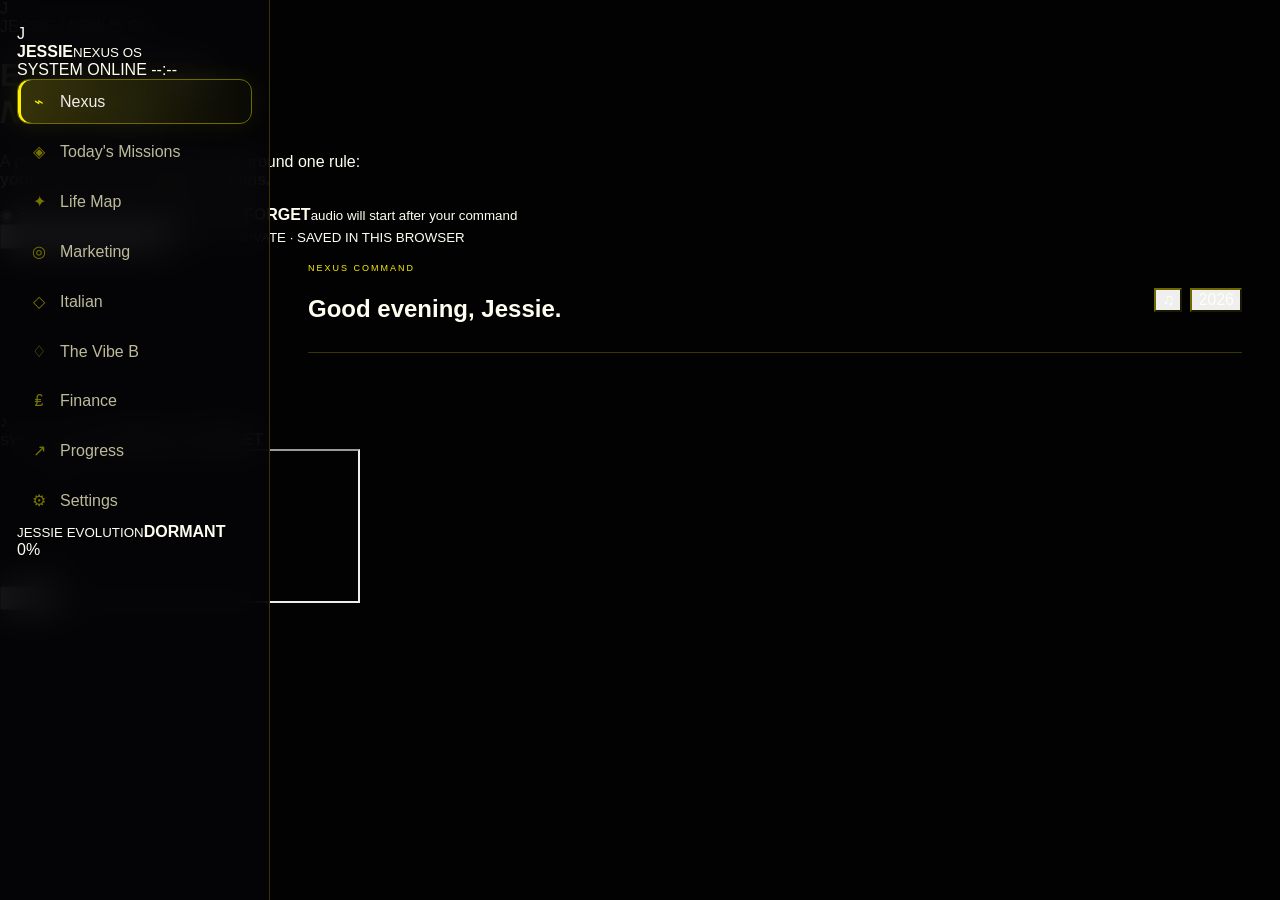
==== commit f86b32a5: "Rebuild JESSIE as NEXUS OS shell" ====
--- a/index.html
+++ b/index.html
@@ -1,56 +1,55 @@
 <!doctype html>
 <html lang="en">
 <head>
-<meta charset="utf-8"><meta name="viewport" content="width=device-width,initial-scale=1">
-<meta name="theme-color" content="#050506"><meta name="description" content="JESSIE LIFE OS — autonomous personal study and life operating system">
-<script>
-(async()=>{
-  const BUILD="20260928-31";
-  try{
-    if(!("serviceWorker" in navigator))return;
-    if(sessionStorage.getItem("jessieFresh23"))return;
-    const regs=await navigator.serviceWorker.getRegistrations();
-    const keys=window.caches?await caches.keys():[];
-    if(regs.length||keys.length){
-      sessionStorage.setItem("jessieFresh23","1");
-      await Promise.all(regs.map(r=>r.unregister()));
-      if(window.caches)await Promise.all(keys.map(k=>caches.delete(k)));
-      const u=new URL(location.href);
-      u.searchParams.set("build",BUILD);
-      u.hash="dashboard";
-      location.replace(u.href);
-    }
-  }catch(e){console.warn("JESSIE cache reset:",e)}
-})();
-</script>
-<link rel="manifest" href="manifest.json"><title>JESSIE LIFE OS</title>
-<link rel="preconnect" href="https://fonts.googleapis.com"><link rel="preconnect" href="https://fonts.gstatic.com" crossorigin>
-<link href="https://fonts.googleapis.com/css2?family=DM+Sans:wght@400;500;600;700&family=Playfair+Display:wght@500;600;700&display=swap" rel="stylesheet">
-<link rel="stylesheet" href="styles.css?v=20260928-25">
-<meta name="jessie-build" content="20260928-31"></head>
-<body data-build="20260928-31"><svg aria-hidden="true" width="0" height="0" style="position:absolute;left:-9999px;overflow:hidden"><defs><filter id="jessieNeonYellow" color-interpolation-filters="sRGB"><feColorMatrix type="matrix" values="0.2126 0.7152 0.0722 0 0 0.2000 0.6720 0.0679 0 0 0 0 0 0 0 0 0 0 1 0"/></filter></defs></svg>
-<div class="ambient a1"></div><div class="ambient a2"></div><div class="grain"></div>
-<div id="app">
-<aside class="sidebar">
-  <div class="brand"><div class="brand-mark">J</div><div><b>JESSIE</b><small>LIFE OS</small></div></div>
-  <div class="philosophy">THE USER SETS THE DIRECTION.<br><strong>JESSIE MANAGES THE NEXT STEP.</strong></div>
-  <nav id="nav">
-    <button data-view="dashboard" class="active"><span>◈</span>Command Center</button>
-    <button data-view="study"><span>◉</span>Study Mode</button>
-    <button data-view="tasks"><span>✓</span>Today's Tasks</button>
-    <button data-view="life"><span>✦</span>Life Goals</button>
-    <button data-view="roadmap"><span>◇</span>Roadmap</button>
-    <button data-view="library"><span>▣</span>JESSIE Library</button>
-    <button data-view="progress"><span>↗</span>Progress</button>
-    <button data-view="settings"><span>⚙</span>Settings</button>
-  </nav>
-  <div class="sidebar-foot"><div class="live"><i></i>LOCAL SYSTEM ONLINE</div><div class="side-streak"><small>STREAK</small><b id="sideStreak">0</b><em>days</em></div></div>
-</aside>
-<main class="main">
-<header class="topbar"><div class="top-left"><button id="mobileMenu" class="icon">☰</button><div><small id="dateLabel"></small><h1 id="pageTitle">Command Center</h1></div></div><div class="top-actions"><button id="voiceBtn" class="icon" title="Voice">◌</button><button id="soundBtn" class="icon" title="Sound">♫</button><button id="quickStart" class="primary small">START STUDY</button></div></header>
-<section id="view"></section>
-</main></div>
+<meta charset="utf-8">
+<meta name="viewport" content="width=device-width,initial-scale=1,viewport-fit=cover">
+<meta name="theme-color" content="#05070b">
+<meta name="description" content="JESSIE NEXUS — personal operating system for 2027">
+<title>JESSIE NEXUS // LIFE OS</title>
+<link rel="preconnect" href="https://fonts.googleapis.com">
+<link rel="preconnect" href="https://fonts.gstatic.com" crossorigin>
+<link href="https://fonts.googleapis.com/css2?family=DM+Mono:wght@400;500&family=Manrope:wght@400;500;600;700;800&family=Space+Grotesk:wght@400;500;600;700&display=swap" rel="stylesheet">
+<link rel="stylesheet" href="styles.css?v=nexus-01">
+</head>
+<body>
+<div class="stars"></div><div class="nebula n1"></div><div class="nebula n2"></div>
+<div id="boot" class="boot">
+  <div class="boot-grid"></div>
+  <div class="boot-core"><span>J</span></div>
+  <div class="boot-kicker">JESSIE / NEXUS OS</div>
+  <h1>ENTER YOUR<br><em>NEXT ERA.</em></h1>
+  <p>A personal command system built around one rule:<br><strong>your goals become today's actions.</strong></p>
+  <div class="boot-song"><span>◉ SYSTEM SIGNAL</span><b>I DANCE TO FORGET</b><small>audio will start after your command</small></div>
+  <button class="launch" onclick="launchNexus()">INITIALIZE NEXUS <span>↗</span></button>
+  <small class="boot-note">LOCAL · PRIVATE · SAVED IN THIS BROWSER</small>
+</div>
+<div id="app" class="app hidden">
+  <aside class="sidebar">
+    <div class="logo"><div class="logo-orbit">J</div><div><b>JESSIE</b><small>NEXUS OS</small></div></div>
+    <div class="side-status"><i></i> SYSTEM ONLINE <span id="clock">--:--</span></div>
+    <nav id="nav">
+      <button data-view="dashboard" class="active"><span>⌁</span> Nexus</button>
+      <button data-view="missions"><span>◈</span> Today's Missions</button>
+      <button data-view="life"><span>✦</span> Life Map</button>
+      <button data-view="marketing"><span>◎</span> Marketing</button>
+      <button data-view="italian"><span>◇</span> Italian</button>
+      <button data-view="vibe"><span>♢</span> The Vibe B</button>
+      <button data-view="finance"><span>₤</span> Finance</button>
+      <button data-view="progress"><span>↗</span> Progress</button>
+      <button data-view="settings"><span>⚙</span> Settings</button>
+    </nav>
+    <div class="side-bottom"><small>JESSIE EVOLUTION</small><b id="evo">DORMANT</b><div class="bar"><i id="evoBar"></i></div><span id="evoPct">0%</span></div>
+  </aside>
+  <main class="main">
+    <header class="topbar">
+      <div><span class="eyebrow" id="eyebrow">NEXUS COMMAND</span><h2 id="pageTitle">Good evening, Jessie.</h2></div>
+      <div class="top-actions"><button class="round" onclick="toggleAudio()" id="audioBtn">♫</button><button class="date-chip" id="dateChip">2026</button></div>
+    </header>
+    <section id="view"></section>
+  </main>
+</div>
 <div id="toast" class="toast"></div>
-<div id="overlay" class="overlay hidden"><div id="overlayCard" class="overlay-card"></div></div>
-<script src="app.js?v=20260928-31"></script>
+<div id="modal" class="modal hidden"><div id="modalCard" class="modal-card"></div></div>
+<div id="audioDock" class="audio-dock hidden"><span>♪</span><div><small>SYSTEM AUDIO</small><b>I DANCE TO FORGET</b></div><button onclick="toggleAudio()">PLAY</button><iframe id="yt" title="System audio" allow="autoplay; encrypted-media" referrerpolicy="strict-origin-when-cross-origin"></iframe></div>
+<script src="app.js?v=nexus-01"></script>
 </body></html>
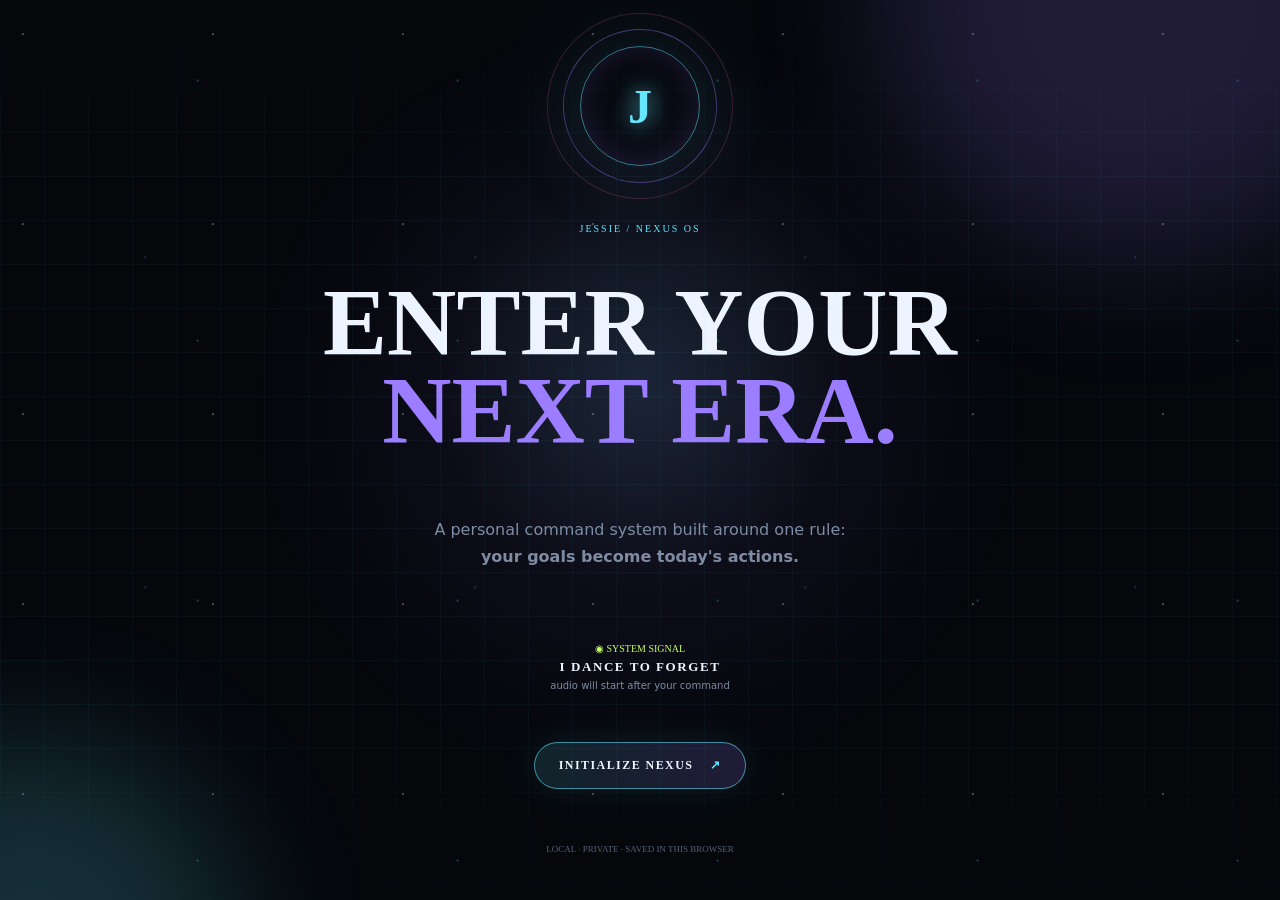
==== commit e564c715: "Bump NEXUS asset version" ====
--- a/index.html
+++ b/index.html
@@ -9,7 +9,7 @@
 <link rel="preconnect" href="https://fonts.googleapis.com">
 <link rel="preconnect" href="https://fonts.gstatic.com" crossorigin>
 <link href="https://fonts.googleapis.com/css2?family=DM+Mono:wght@400;500&family=Manrope:wght@400;500;600;700;800&family=Space+Grotesk:wght@400;500;600;700&display=swap" rel="stylesheet">
-<link rel="stylesheet" href="styles.css?v=nexus-01">
+<link rel="stylesheet" href="styles.css?v=nexus-02">
 </head>
 <body>
 <div class="stars"></div><div class="nebula n1"></div><div class="nebula n2"></div>
@@ -51,5 +51,5 @@
 <div id="toast" class="toast"></div>
 <div id="modal" class="modal hidden"><div id="modalCard" class="modal-card"></div></div>
 <div id="audioDock" class="audio-dock hidden"><span>♪</span><div><small>SYSTEM AUDIO</small><b>I DANCE TO FORGET</b></div><button onclick="toggleAudio()">PLAY</button><iframe id="yt" title="System audio" allow="autoplay; encrypted-media" referrerpolicy="strict-origin-when-cross-origin"></iframe></div>
-<script src="app.js?v=nexus-01"></script>
+<script src="app.js?v=nexus-02"></script>
 </body></html>
--- a/styles.css
+++ b/styles.css
@@ -1,363 +1,39 @@
-:root{--bg:#050506;--bg2:#09090b;--panel:#0e0e11;--panel2:#131318;--panel3:#18181e;--line:#25252c;--line2:#34343d;--text:#f1eee8;--soft:#c3bec0;--muted:#8b878e;--dim:#5f5b63;--gold:#c8a66c;--gold2:#e1c58e;--violet:#8e7cf3;--green:#79c4a1;--red:#c86e74;--shadow:0 30px 90px rgba(0,0,0,.48);--r:20px}
-*{box-sizing:border-box}html,body{margin:0;min-height:100%;background:var(--bg);color:var(--text);font-family:"DM Sans",sans-serif}body{overflow-x:hidden}.ambient{position:fixed;z-index:0;pointer-events:none;border-radius:50%;filter:blur(90px);opacity:.10}.a1{width:480px;height:480px;background:#816be0;right:4%;top:-230px}.a2{width:420px;height:420px;background:#a97d35;left:12%;bottom:-280px}.grain{position:fixed;inset:0;pointer-events:none;opacity:.025;z-index:100;background-image:url("data:image/svg+xml,%3Csvg xmlns='http://www.w3.org/2000/svg' width='180' height='180'%3E%3Cfilter id='n'%3E%3CfeTurbulence baseFrequency='.8' numOctaves='4' stitchTiles='stitch'/%3E%3C/filter%3E%3Crect width='100%25' height='100%25' filter='url(%23n)' opacity='.5'/%3E%3C/svg%3E")}
-button{font:inherit;color:inherit;cursor:pointer}button:focus-visible{outline:1px solid var(--gold);outline-offset:2px}
-.sidebar{position:fixed;z-index:30;left:0;top:0;bottom:0;width:270px;background:rgba(5,5,7,.91);border-right:1px solid var(--line);padding:25px 17px;backdrop-filter:blur(18px);display:flex;flex-direction:column}.brand{display:flex;align-items:center;gap:12px;padding:2px 10px 24px}.brand-mark{width:42px;height:42px;border:1px solid #5d4c30;border-radius:13px;display:grid;place-items:center;color:var(--gold);font:25px "Playfair Display";box-shadow:0 0 32px rgba(200,166,108,.07)}.brand b{display:block;font-size:13px;letter-spacing:3px}.brand small{display:block;color:var(--dim);font-size:8px;letter-spacing:3px;margin-top:3px}.philosophy{margin:0 8px 24px;padding:12px;border-left:1px solid #4b402e;color:var(--dim);font-size:8px;line-height:1.65;letter-spacing:1.2px}.philosophy strong{color:#9b8663;font-weight:500}
-nav{display:grid;gap:5px}nav button{border:1px solid transparent;background:transparent;text-align:left;padding:12px 12px;border-radius:12px;color:var(--muted);display:flex;align-items:center;gap:12px;transition:.18s}nav button span{width:18px;color:#66616a;text-align:center}nav button:hover{background:#0e0e12;color:var(--text)}nav button.active{background:linear-gradient(90deg,rgba(200,166,108,.11),rgba(200,166,108,.025));border-color:#332c21;color:var(--text)}nav button.active span{color:var(--gold)}
-.sidebar-foot{margin-top:auto}.live{font-size:8px;color:var(--dim);letter-spacing:1.5px;margin:0 10px 10px}.live i{display:inline-block;width:6px;height:6px;border-radius:50%;background:var(--green);box-shadow:0 0 12px var(--green);margin-right:7px}.side-streak{border:1px solid var(--line);background:#0c0c0f;border-radius:15px;padding:13px}.side-streak small{color:var(--dim);font-size:8px;letter-spacing:2px}.side-streak b{font:600 25px "Playfair Display";margin:0 4px}.side-streak em{font-size:10px;color:var(--muted);font-style:normal}
-.main{position:relative;z-index:1;margin-left:270px;width:calc(100% - 270px);padding:0 38px 60px}.topbar{height:104px;border-bottom:1px solid var(--line);display:flex;justify-content:space-between;align-items:center}.top-left{display:flex;align-items:center;gap:10px}.topbar small{font-size:9px;color:var(--dim);letter-spacing:2px;text-transform:uppercase}.topbar h1{font:600 28px "Playfair Display";margin:5px 0 0}.top-actions{display:flex;gap:8px;align-items:center}.icon{width:38px;height:38px;border:1px solid var(--line);border-radius:11px;background:#0b0b0e;color:var(--muted)}.primary{border:1px solid #6c5835;background:linear-gradient(180deg,#33291a,#1b1710);color:#ecd9b3;border-radius:11px;padding:11px 15px;box-shadow:0 0 25px rgba(200,166,108,.05)}.primary.small{font-size:10px;letter-spacing:1px}.secondary{border:1px solid var(--line2);background:#101014;color:var(--soft);border-radius:10px;padding:10px 13px}
-#mobileMenu{display:none}.view{padding-top:28px}.eyebrow{font-size:9px;letter-spacing:2px;color:var(--dim);text-transform:uppercase}.grid{display:grid;gap:15px}.g4{grid-template-columns:repeat(4,1fr)}.g3{grid-template-columns:repeat(3,1fr)}.g2{grid-template-columns:repeat(2,1fr)}
-.card{background:linear-gradient(145deg,rgba(18,18,22,.97),rgba(9,9,12,.97));border:1px solid var(--line);border-radius:var(--r);padding:21px;box-shadow:var(--shadow);position:relative;overflow:hidden}.card:after{content:"";position:absolute;inset:0;pointer-events:none;background:linear-gradient(120deg,rgba(255,255,255,.018),transparent 30%)}.hero{min-height:235px;padding:30px}.hero h2{font:600 39px/1.04 "Playfair Display";max-width:750px;margin:9px 0 12px}.hero p{max-width:650px;color:var(--muted);line-height:1.75}.metric .label{font-size:9px;color:var(--muted);letter-spacing:1.6px;text-transform:uppercase}.metric .value{font-size:30px;margin-top:9px}.metric .sub{font-size:10px;color:var(--dim);margin-top:3px}.gold{color:var(--gold2)}.green{color:var(--green)}.purple{color:var(--violet)}.progress{height:5px;background:#25252b;border-radius:99px;overflow:hidden;margin-top:14px}.progress i{display:block;height:100%;background:linear-gradient(90deg,var(--gold),var(--gold2));border-radius:99px;transition:width .8s}.section-head{display:flex;justify-content:space-between;align-items:end;margin:27px 1px 12px}.section-head h3{font:600 20px "Playfair Display";margin:0}.section-head span{font-size:9px;color:var(--dim);letter-spacing:1.5px}
-.now{border-color:#4b3e2b;box-shadow:0 0 50px rgba(200,166,108,.045),var(--shadow)}.now .now-grid{display:grid;grid-template-columns:1fr auto;gap:20px;align-items:center}.task-list{display:grid}.task{display:grid;grid-template-columns:auto 1fr auto;gap:13px;align-items:center;padding:15px 0;border-bottom:1px solid #202026}.task:last-child{border-bottom:0}.check{width:23px;height:23px;border:1px solid #4b4750;border-radius:7px;background:#0b0b0e;display:grid;place-items:center;font-size:12px}.task.done .check{background:#9e8251;color:#090909;border-color:#b79760}.task.done .task-title{text-decoration:line-through;color:#67636a}.task-title{font-size:13px}.task-meta{font-size:9px;color:var(--dim);margin-top:4px}.task-right{text-align:right}.pill{display:inline-block;font-size:8px;letter-spacing:1px;text-transform:uppercase;color:var(--muted);border:1px solid #303038;padding:5px 7px;border-radius:99px}.overdue{color:#d18a8f;border-color:#4b3034}.task-action{margin-top:5px;border:0;background:none;color:var(--gold);font-size:9px}
-.next-strip{display:grid;grid-template-columns:1fr 1fr;gap:12px}.mini-card{padding:16px;border:1px solid var(--line);border-radius:15px;background:#0c0c0f}.mini-card small{color:var(--dim);font-size:8px;letter-spacing:1.5px}.mini-card b{display:block;margin-top:7px;font-size:13px}.mini-card span{display:block;color:var(--muted);font-size:10px;margin-top:4px}
-.character-stage{min-height:315px;display:grid;place-items:center}.jessie{position:relative;width:250px;height:285px}.jessie .silhouette{position:absolute;inset:28px 46px 12px;background:radial-gradient(circle at 50% 28%,#7b6a55,#17151a 48%,#0b0b0d 70%);border-radius:50% 50% 24% 24%;opacity:.32;filter:blur(2px)}.jlayer{position:absolute;inset:0;background-image:url("jessie-reference.jpg");background-size:cover;background-position:center 18%;filter:saturate(.78) contrast(1.03) brightness(.78);border-radius:30px;mix-blend-mode:screen;opacity:0;transition:clip-path .9s cubic-bezier(.2,.8,.2,1),opacity .6s,transform .9s;box-shadow:0 0 50px rgba(200,166,108,.08)}.jlayer.head{clip-path:polygon(0 0,100% 0,100% 43%,0 43%)}.jlayer.torso{clip-path:polygon(0 40%,100% 40%,100% 73%,0 73%)}.jlayer.lower{clip-path:polygon(0 68%,100% 68%,100% 100%,0 100%)}.jlayer.detail{clip-path:inset(0 0 0 0)}.jessie[data-stage="1"] .head,.jessie[data-stage="2"] .head,.jessie[data-stage="3"] .head,.jessie[data-stage="4"] .head,.jessie[data-stage="5"] .head,.jessie[data-stage="6"] .head,.jessie[data-stage="7"] .head,.jessie[data-stage="8"] .head,.jessie[data-stage="9"] .head,.jessie[data-stage="10"] .head{opacity:1;transform:translateY(0)}.jessie[data-stage="2"] .head,.jessie[data-stage="3"] .head{clip-path:polygon(10% 5%,90% 5%,90% 42%,10% 42%)}.jessie[data-stage="3"] .torso,.jessie[data-stage="4"] .torso,.jessie[data-stage="5"] .torso,.jessie[data-stage="6"] .torso,.jessie[data-stage="7"] .torso,.jessie[data-stage="8"] .torso,.jessie[data-stage="9"] .torso,.jessie[data-stage="10"] .torso{opacity:1}.jessie[data-stage="5"] .lower,.jessie[data-stage="6"] .lower,.jessie[data-stage="7"] .lower,.jessie[data-stage="8"] .lower,.jessie[data-stage="9"] .lower,.jessie[data-stage="10"] .lower{opacity:1}.jessie[data-stage="8"] .detail,.jessie[data-stage="9"] .detail,.jessie[data-stage="10"] .detail{opacity:.82;filter:saturate(.95) contrast(1.1) brightness(.94)}.jessie[data-stage="10"] .jlayer{box-shadow:0 0 80px rgba(200,166,108,.22)}.energy{position:absolute;left:50%;top:50%;width:220px;height:220px;transform:translate(-50%,-50%);border:1px solid rgba(200,166,108,.13);border-radius:50%;box-shadow:0 0 50px rgba(200,166,108,.08);animation:pulse 3s infinite}.energy:after{content:"";position:absolute;inset:20px;border:1px dashed rgba(200,166,108,.13);border-radius:50%;animation:spin 16s linear infinite}@keyframes pulse{50%{transform:translate(-50%,-50%) scale(1.05);opacity:.7}}@keyframes spin{to{transform:rotate(360deg)}}.jessie.reveal .jlayer{animation:reveal .9s both}.jessie.reveal .energy{animation:pulse .8s 4}@keyframes reveal{0%{transform:translateY(14px) scale(.94);filter:brightness(.35) blur(4px)}65%{filter:brightness(1.1) blur(0)}100%{transform:none}}
-.evolution-label{text-align:center;margin-top:-5px}.evolution-label b{font:600 23px "Playfair Display"}.evolution-label small{display:block;color:var(--dim);font-size:9px;margin-top:4px}
-.study-layout{display:grid;grid-template-columns:1.25fr .75fr;gap:15px}.study-focus{min-height:470px}.study-focus h2{font:600 31px "Playfair Display";margin:9px 0}.objective{color:var(--muted);line-height:1.7}.timer{font-size:74px;letter-spacing:-4px;font-variant-numeric:tabular-nums;margin:24px 0 15px}.buttons{display:flex;gap:8px;flex-wrap:wrap}.notes{width:100%;min-height:100px;margin-top:14px;background:#0a0a0d;border:1px solid var(--line);border-radius:12px;color:var(--text);padding:12px;resize:vertical}.material-item{padding:12px 0;border-bottom:1px solid #202026}.material-item:last-child{border:0}.material-item b{font-size:11px}.material-item p{margin:4px 0;color:var(--dim);font-size:9px}
-.curriculum-row{padding:16px;border:1px solid var(--line);border-radius:14px;margin-bottom:9px;background:#0b0b0e;display:flex;align-items:center;gap:13px}.curriculum-row.current{border-color:#55452f;background:#12100d}.curriculum-row .num{font:20px "Playfair Display";color:var(--gold)}.curriculum-row .info{flex:1}.curriculum-row h4{margin:0;font-size:13px}.curriculum-row p{margin:4px 0 0;color:var(--dim);font-size:10px}.status{font-size:8px;letter-spacing:1px;text-transform:uppercase;color:var(--dim);border:1px solid #303038;border-radius:99px;padding:5px 8px}
-.road{position:relative;padding-left:42px}.road:before{content:"";position:absolute;left:14px;top:8px;bottom:-8px;width:1px;background:#292930}.road:last-child:before{display:none}.road-node{position:absolute;left:7px;top:2px;width:16px;height:16px;border-radius:50%;background:#0b0b0e;border:2px solid #48434d}.road.complete .road-node{border-color:var(--gold);box-shadow:0 0 15px rgba(200,166,108,.25)}.road.current .road-node{border-color:var(--violet);box-shadow:0 0 15px rgba(142,124,243,.28)}.road h4{margin:0;font-size:13px}.road p{margin:4px 0 20px;color:var(--dim);font-size:10px;line-height:1.5}
-.library-tools{display:flex;gap:8px;flex-wrap:wrap}.input,.select{background:#0a0a0d;border:1px solid var(--line2);border-radius:10px;color:var(--text);padding:10px 11px}.input{min-width:230px}.library-grid{display:grid;grid-template-columns:repeat(3,1fr);gap:12px;margin-top:15px}.resource{border:1px solid var(--line);background:#0b0b0e;border-radius:15px;padding:16px}.resource h4{margin:6px 0;font-size:13px}.resource p{font-size:10px;color:var(--muted);line-height:1.55}.tag{font-size:8px;color:var(--gold);letter-spacing:1px;text-transform:uppercase}.resource a{color:#a99a7c;font-size:9px;word-break:break-all}
-.topic-grid{display:grid;grid-template-columns:repeat(3,1fr);gap:10px}.topic{border:1px solid var(--line);background:#0b0b0e;border-radius:13px;padding:13px}.topic.done{border-color:#3e4e46}.topic b{font-size:11px}.topic small{display:block;color:var(--dim);margin-top:5px;font-size:9px}.topic button{margin-top:9px}
-.settings-row{display:flex;align-items:center;justify-content:space-between;gap:20px;padding:17px 0;border-bottom:1px solid #202026}.settings-row:last-child{border-bottom:0}.settings-row b{font-size:12px}.settings-row p{font-size:9px;color:var(--dim);margin:4px 0}.toggle{width:47px;height:25px;border:1px solid #35353d;border-radius:99px;background:#202026;padding:2px}.toggle i{display:block;width:19px;height:19px;border-radius:50%;background:#6e6972;transition:.2s}.toggle.on{border-color:#80673e;background:#4c3d29}.toggle.on i{transform:translateX(20px);background:var(--gold)}.range{accent-color:var(--gold)}
-.chart{height:180px;display:flex;align-items:end;gap:8px;margin-top:15px}.bar{flex:1;min-width:8px;background:linear-gradient(180deg,var(--gold2),#59482d);border-radius:5px 5px 2px 2px;opacity:.75}.bar small{display:block;transform:translateY(17px);color:var(--dim);font-size:8px;text-align:center}
-.milestone{display:flex;align-items:center;gap:12px;padding:12px 0;border-bottom:1px solid #202026}.milestone:last-child{border:0}.milestone .dot{width:28px;height:28px;border-radius:50%;border:1px solid #3a3740;display:grid;place-items:center;color:var(--dim)}.milestone.done .dot{border-color:#75603b;color:var(--gold);box-shadow:0 0 18px rgba(200,166,108,.12)}.milestone b{font-size:11px}.milestone small{display:block;color:var(--dim);font-size:9px;margin-top:2px}
-.toast{position:fixed;right:24px;bottom:24px;z-index:80;background:#151419;border:1px solid #4b4032;border-radius:12px;padding:13px 15px;font-size:11px;box-shadow:var(--shadow);opacity:0;transform:translateY(10px);transition:.22s}.toast.show{opacity:1;transform:none}.overlay{position:fixed;inset:0;z-index:70;background:rgba(0,0,0,.72);backdrop-filter:blur(9px);display:grid;place-items:center}.overlay.hidden{display:none}.overlay-card{width:min(680px,92vw);max-height:90vh;overflow:auto;background:#0e0e12;border:1px solid #3b3740;border-radius:22px;padding:28px;box-shadow:0 40px 120px #000}.overlay-card h2{font:600 30px "Playfair Display";margin:0 0 8px}.overlay-close{float:right;border:0;background:none;font-size:24px;color:var(--muted)}.complete-flash{animation:completeFlash .8s}@keyframes completeFlash{0%{box-shadow:0 0 0 rgba(200,166,108,0)}35%{box-shadow:0 0 80px rgba(200,166,108,.23)}100%{box-shadow:0 0 0 rgba(200,166,108,0)}}
-@media(max-width:1100px){.g4{grid-template-columns:repeat(2,1fr)}.library-grid,.topic-grid{grid-template-columns:repeat(2,1fr)}.study-layout{grid-template-columns:1fr}.sidebar{width:235px}.main{margin-left:235px;width:calc(100% - 235px)}}
-@media(max-width:760px){.sidebar{transform:translateX(-100%);transition:.25s;width:275px}.sidebar.open{transform:none}.main{margin-left:0;width:100%;padding:0 15px 45px}.topbar{height:82px}.topbar h1{font-size:23px}.top-actions .primary{display:none}#mobileMenu{display:block}.g4,.g3,.g2,.library-grid,.topic-grid{grid-template-columns:1fr}.hero h2{font-size:31px}.hero{padding:22px}.now .now-grid{grid-template-columns:1fr}.next-strip{grid-template-columns:1fr}.timer{font-size:56px}.jessie{transform:scale(.9)}}
-@media(prefers-reduced-motion:reduce){*{animation-duration:.01ms!important;transition-duration:.01ms!important}}
+:root{
+--bg:#05070b;--panel:rgba(11,15,23,.76);--panel2:rgba(15,20,31,.92);--line:rgba(120,170,255,.16);
+--text:#edf4ff;--muted:#7f8ba3;--cyan:#62e7ff;--violet:#9c7cff;--pink:#ff6bb5;--lime:#c7ff68;--gold:#ffd66b;
+--shadow:0 24px 80px rgba(0,0,0,.45);--radius:22px;
+}
+*{box-sizing:border-box}html,body{margin:0;min-height:100%;background:var(--bg);color:var(--text);font-family:Manrope,system-ui,sans-serif}
+body{overflow-x:hidden}.hidden{display:none!important}.stars{position:fixed;inset:0;pointer-events:none;background-image:radial-gradient(circle at 12% 18%,rgba(255,255,255,.7) 0 1px,transparent 1.5px),radial-gradient(circle at 76% 31%,rgba(98,231,255,.55) 0 1px,transparent 1.5px),radial-gradient(circle at 44% 78%,rgba(156,124,255,.55) 0 1px,transparent 1.5px);background-size:190px 190px,260px 260px,330px 330px;opacity:.34}
+.nebula{position:fixed;border-radius:50%;filter:blur(70px);pointer-events:none;opacity:.18}.n1{width:520px;height:520px;background:var(--violet);top:-260px;right:-120px}.n2{width:420px;height:420px;background:var(--cyan);bottom:-260px;left:-180px}
+button{font:inherit;color:inherit;cursor:pointer}.boot{min-height:100vh;display:grid;place-items:center;text-align:center;position:relative;padding:30px;overflow:hidden;background:radial-gradient(circle at 50% 42%,rgba(98,231,255,.09),transparent 25%),radial-gradient(circle at 50% 45%,rgba(156,124,255,.1),transparent 48%)}
+.boot-grid{position:absolute;inset:0;background:linear-gradient(rgba(98,231,255,.04) 1px,transparent 1px),linear-gradient(90deg,rgba(98,231,255,.04) 1px,transparent 1px);background-size:44px 44px;mask-image:linear-gradient(to bottom,transparent,#000 20%,#000 80%,transparent)}
+.boot-core{width:120px;height:120px;border:1px solid rgba(98,231,255,.5);border-radius:50%;display:grid;place-items:center;box-shadow:0 0 90px rgba(98,231,255,.16),inset 0 0 35px rgba(156,124,255,.15);position:relative;margin-bottom:24px}.boot-core:before,.boot-core:after{content:"";position:absolute;border:1px solid rgba(156,124,255,.4);border-radius:50%;inset:-18px;transform:rotate(35deg)}.boot-core:after{inset:-34px;transform:rotate(-28deg);border-color:rgba(255,107,181,.2)}.boot-core span{font:600 48px Space Grotesk;color:var(--cyan);text-shadow:0 0 25px var(--cyan)}
+.boot-kicker,.eyebrow{font:500 10px "DM Mono";letter-spacing:.2em;color:var(--cyan);text-transform:uppercase}.boot h1{font:700 clamp(48px,8vw,96px) Space Grotesk;line-height:.92;margin:12px 0}.boot h1 em{font-style:normal;color:var(--violet)}.boot p{color:var(--muted);line-height:1.7}.boot-song{margin:24px auto 18px;display:flex;flex-direction:column;gap:5px}.boot-song span{font:10px "DM Mono";color:var(--lime)}.boot-song b{font:600 13px Space Grotesk;letter-spacing:.12em}.boot-song small{color:var(--muted);font-size:10px}.launch{border:1px solid rgba(98,231,255,.55);background:linear-gradient(100deg,rgba(98,231,255,.13),rgba(156,124,255,.18));padding:15px 24px;border-radius:999px;font:600 12px "DM Mono";letter-spacing:.12em;box-shadow:0 0 35px rgba(98,231,255,.1)}.launch span{margin-left:12px;color:var(--cyan)}.boot-note{display:block;color:#566176;font:9px "DM Mono";margin-top:22px}
+.app{display:flex;min-height:100vh;position:relative}.sidebar{width:245px;border-right:1px solid var(--line);background:rgba(5,8,13,.78);backdrop-filter:blur(24px);padding:22px 15px;position:fixed;inset:0 auto 0 0;z-index:10;display:flex;flex-direction:column}.logo{display:flex;gap:11px;align-items:center;padding:4px 8px 24px}.logo-orbit{width:38px;height:38px;border:1px solid var(--cyan);border-radius:50%;display:grid;place-items:center;color:var(--cyan);font-weight:700;box-shadow:0 0 25px rgba(98,231,255,.13)}.logo b{font:700 17px Space Grotesk;display:block}.logo small{font:9px "DM Mono";color:var(--muted);letter-spacing:.16em}.side-status{font:9px "DM Mono";color:#69758b;padding:10px 10px 17px;border-bottom:1px solid var(--line)}.side-status i{display:inline-block;width:6px;height:6px;border-radius:50%;background:var(--lime);box-shadow:0 0 10px var(--lime);margin-right:7px}.side-status span{float:right;color:#4f5a70}
+nav{display:flex;flex-direction:column;gap:5px;padding-top:15px}nav button{border:1px solid transparent;background:transparent;color:#7f8aa0;text-align:left;padding:12px 12px;border-radius:12px;font-size:12px;transition:.2s}nav button span{display:inline-block;width:23px;color:#65738b}nav button:hover{background:rgba(98,231,255,.04);color:#dbe7f8}nav button.active{background:linear-gradient(90deg,rgba(98,231,255,.1),rgba(156,124,255,.06));border-color:rgba(98,231,255,.12);color:#fff}nav button.active span{color:var(--cyan)}
+.side-bottom{margin-top:auto;border-top:1px solid var(--line);padding:18px 8px;position:relative}.side-bottom small{font:9px "DM Mono";color:#5d6a80}.side-bottom b{display:block;font:600 12px "DM Mono";color:var(--cyan);margin:6px 0 10px}.bar{height:3px;background:#18202e;border-radius:4px}.bar i{display:block;height:100%;width:0;background:linear-gradient(90deg,var(--cyan),var(--violet));border-radius:4px}.side-bottom>span{position:absolute;right:8px;bottom:39px;font:9px "DM Mono";color:#758198}
+.main{margin-left:245px;width:calc(100% - 245px);padding:0 32px 50px}.topbar{height:94px;display:flex;align-items:center;justify-content:space-between;border-bottom:1px solid var(--line);position:sticky;top:0;background:rgba(5,7,11,.72);backdrop-filter:blur(18px);z-index:8}.topbar h2{margin:5px 0 0;font:600 clamp(20px,2.5vw,28px) Space Grotesk}.top-actions{display:flex;gap:8px;align-items:center}.round,.date-chip{border:1px solid var(--line);background:rgba(13,18,28,.8);border-radius:50%;width:40px;height:40px;color:var(--muted)}.date-chip{border-radius:999px;width:auto;padding:0 14px;font:10px "DM Mono";color:var(--cyan)}
+#view{max-width:1450px;margin:0 auto;padding-top:28px}.grid{display:grid;gap:14px}.g2{grid-template-columns:repeat(2,minmax(0,1fr))}.g3{grid-template-columns:repeat(3,minmax(0,1fr))}.g4{grid-template-columns:repeat(4,minmax(0,1fr))}
+.card{background:linear-gradient(145deg,rgba(15,21,32,.9),rgba(8,12,19,.78));border:1px solid var(--line);border-radius:var(--radius);padding:20px;box-shadow:var(--shadow);position:relative;overflow:hidden}.card:after{content:"";position:absolute;width:120px;height:120px;border-radius:50%;background:rgba(98,231,255,.035);right:-55px;top:-55px}.hero{min-height:280px;padding:30px;background:radial-gradient(circle at 75% 45%,rgba(98,231,255,.09),transparent 28%),linear-gradient(145deg,rgba(13,20,32,.96),rgba(8,11,18,.9))}.hero h1{font:600 clamp(36px,5vw,72px) Space Grotesk;line-height:.95;max-width:780px;margin:12px 0}.hero h1 em{font-style:normal;color:var(--cyan)}.hero p{max-width:650px;color:var(--muted);line-height:1.75}.hero-orbit{position:absolute;right:7%;top:24%;width:180px;height:180px;border:1px solid rgba(98,231,255,.25);border-radius:50%;box-shadow:0 0 70px rgba(98,231,255,.08)}.hero-orbit:before,.hero-orbit:after{content:"";position:absolute;inset:25px;border:1px solid rgba(156,124,255,.22);border-radius:50%}.hero-orbit:after{inset:75px;background:rgba(98,231,255,.1);box-shadow:0 0 40px rgba(98,231,255,.2)}
+.stat{min-height:120px}.stat small,.metric small{font:9px "DM Mono";color:#65738b;letter-spacing:.12em}.stat b{display:block;font:600 28px Space Grotesk;margin:10px 0 3px}.stat span{color:var(--muted);font-size:11px}.cyan{color:var(--cyan)!important}.violet{color:var(--violet)!important}.lime{color:var(--lime)!important}.gold{color:var(--gold)!important}.pink{color:var(--pink)!important}
+.section-title{display:flex;align-items:end;justify-content:space-between;margin:28px 2px 12px}.section-title h3{font:600 17px Space Grotesk;margin:0}.section-title span{font:9px "DM Mono";color:#58657b}
+.mission{display:flex;gap:15px;align-items:center}.mission .index{font:10px "DM Mono";color:var(--cyan);border:1px solid rgba(98,231,255,.25);width:36px;height:36px;border-radius:50%;display:grid;place-items:center}.mission-main{flex:1}.mission-main b{display:block;font-size:13px}.mission-main span{display:block;color:var(--muted);font-size:10px;margin-top:4px;line-height:1.5}.check{width:25px;height:25px;border-radius:7px;border:1px solid #344157;background:transparent;color:var(--cyan)}.check.done{background:rgba(98,231,255,.14);border-color:var(--cyan)}
+.progress{height:5px;background:#17202e;border-radius:5px;overflow:hidden}.progress i{display:block;height:100%;background:linear-gradient(90deg,var(--cyan),var(--violet));border-radius:5px}.ptext{display:flex;justify-content:space-between;font:9px "DM Mono";color:#67748a;margin-top:8px}
+.pill{font:9px "DM Mono";border:1px solid var(--line);padding:5px 8px;border-radius:99px;color:#8390a6}.pill.live{color:var(--lime);border-color:rgba(199,255,104,.25)}
+.goal{min-height:170px}.goal h4{margin:8px 0;font-size:14px}.goal p{font-size:10px;line-height:1.55;color:var(--muted);min-height:32px}.goal-foot{display:flex;justify-content:space-between;margin-top:12px;align-items:center}.goal-foot b{font:600 12px "DM Mono";color:var(--cyan)}
+button.action{border:1px solid rgba(98,231,255,.25);background:rgba(98,231,255,.06);border-radius:9px;padding:8px 10px;font:9px "DM Mono";color:var(--cyan)}button.action:hover{background:rgba(98,231,255,.12)}
+.table{width:100%;border-collapse:collapse}.table th,.table td{text-align:left;padding:12px 8px;border-bottom:1px solid var(--line);font-size:11px}.table th{font:9px "DM Mono";color:#66738a}.table td{color:#c9d2df}.table .num{font-family:"DM Mono"}
+.timeline{position:relative;padding-left:24px}.timeline:before{content:"";position:absolute;left:5px;top:4px;bottom:4px;width:1px;background:linear-gradient(var(--cyan),var(--violet),transparent)}.timeline-item{position:relative;padding:0 0 19px 18px}.timeline-item:before{content:"";position:absolute;left:-23px;top:4px;width:7px;height:7px;border:1px solid var(--cyan);border-radius:50%;background:var(--bg)}.timeline-item b{font-size:11px}.timeline-item small{display:block;color:var(--muted);margin-top:4px;font-size:10px}
+.phase{padding:14px;border:1px solid var(--line);border-radius:15px;margin-bottom:8px}.phase.current{border-color:rgba(98,231,255,.45);background:rgba(98,231,255,.045)}.phase b{font-size:11px}.phase span{display:block;color:var(--muted);font-size:10px;line-height:1.5;margin-top:5px}
+.big-number{font:600 clamp(42px,7vw,76px) Space Grotesk;line-height:1}.muted{color:var(--muted)}.mono{font-family:"DM Mono"}
+.reward{border-color:rgba(255,214,107,.2);background:radial-gradient(circle at 85% 30%,rgba(255,214,107,.1),transparent 28%),rgba(14,16,23,.9)}.reward b{font:600 20px Space Grotesk}.reward p{font-size:11px;color:var(--muted);line-height:1.6}
+.field{display:flex;gap:8px;align-items:center}.field input,.field textarea{width:100%;border:1px solid var(--line);background:#080d15;color:var(--text);border-radius:10px;padding:10px;outline:none;font:11px "DM Mono"}.field input:focus,.field textarea:focus{border-color:rgba(98,231,255,.5)}
+.audio-dock{position:fixed;right:22px;bottom:20px;z-index:20;border:1px solid var(--line);background:rgba(8,12,19,.92);backdrop-filter:blur(20px);border-radius:15px;padding:10px 12px;display:flex;gap:10px;align-items:center;box-shadow:var(--shadow)}.audio-dock>span{color:var(--cyan)}.audio-dock small{display:block;font:8px "DM Mono";color:#65738b}.audio-dock b{font-size:10px}.audio-dock button{margin-left:10px;background:transparent;border:1px solid var(--line);border-radius:8px;padding:7px 9px;color:var(--cyan);font:9px "DM Mono"}.audio-dock iframe{display:none}
+.toast{position:fixed;right:24px;bottom:24px;background:#101725;border:1px solid rgba(98,231,255,.3);color:#dce9f8;padding:12px 15px;border-radius:10px;font:10px "DM Mono";z-index:50;transform:translateY(20px);opacity:0;pointer-events:none;transition:.25s}.toast.show{transform:translateY(0);opacity:1}
+.modal{position:fixed;inset:0;background:rgba(2,4,7,.75);backdrop-filter:blur(15px);z-index:40;display:grid;place-items:center;padding:20px}.modal-card{width:min(680px,100%);max-height:88vh;overflow:auto;background:#0a1019;border:1px solid rgba(98,231,255,.22);border-radius:22px;padding:24px;box-shadow:0 30px 100px #000}.modal-card h3{font:600 24px Space Grotesk;margin:8px 0}.modal-card p{font-size:11px;color:var(--muted);line-height:1.7}.close{float:right;border:0;background:transparent;color:#6d7890;font-size:22px}
+.empty{padding:35px;text-align:center;color:var(--muted);border:1px dashed var(--line);border-radius:16px}.tag{font:9px "DM Mono";color:var(--violet)}
+@media(max-width:900px){.sidebar{width:72px;padding:18px 8px}.logo div:not(.logo-orbit),.side-status span,.side-status,nav button:not(.active)::after,.side-bottom{display:none}.logo{padding:4px 9px 24px}.logo-orbit{margin:auto}nav button{font-size:0;text-align:center}nav button span{width:auto;font-size:17px}.main{margin-left:72px;width:calc(100% - 72px);padding:0 17px 40px}.g3,.g4{grid-template-columns:repeat(2,minmax(0,1fr))}.hero-orbit{right:-50px;opacity:.5}}
+@media(max-width:620px){.topbar{height:78px}.g2,.g3,.g4{grid-template-columns:1fr}.hero{min-height:340px}.hero-orbit{top:auto;bottom:20px;right:10px}.hero h1{font-size:42px}.main{padding:0 12px 35px}.date-chip{display:none}}
 
-.test-banner{margin:0 0 16px;padding:12px 15px;border:1px solid #4a3b27;background:linear-gradient(90deg,rgba(199,164,106,.10),rgba(17,17,21,.92));border-radius:14px;display:flex;justify-content:space-between;align-items:center;gap:14px}.test-banner b{display:block;color:var(--accent);font-size:10px;letter-spacing:2px}.test-banner span{display:block;color:var(--muted);font-size:11px;margin-top:3px}.test-actions{display:flex;gap:7px}.test-actions button{font-size:9px;padding:8px 10px}@media(max-width:760px){.test-banner{align-items:flex-start;flex-direction:column}.test-actions{width:100%}.test-actions button{flex:1}}
-
-/* HOLOGRAPHIC COMMAND CHAMBER */
-.holo-wrap{position:relative;width:min(1040px,94vw);height:min(720px,88vh);overflow:hidden;border:1px solid rgba(130,166,255,.20);border-radius:28px;background:radial-gradient(circle at 50% 48%,rgba(74,96,160,.10),transparent 34%),linear-gradient(180deg,rgba(5,8,15,.97),rgba(3,4,8,.99));box-shadow:0 0 100px rgba(82,111,210,.10),0 45px 150px #000;color:#dfe7ff}
-.holo-wrap:before{content:"";position:absolute;inset:0;background:linear-gradient(90deg,transparent 0%,rgba(113,160,255,.035) 50%,transparent 100%);transform:translateX(-100%);animation:holoSweep 2.8s ease-in-out infinite;pointer-events:none}
-.holo-grid{position:absolute;inset:45% -15% -35%;opacity:.24;background-image:linear-gradient(rgba(108,151,255,.16) 1px,transparent 1px),linear-gradient(90deg,rgba(108,151,255,.16) 1px,transparent 1px);background-size:34px 34px;transform:perspective(420px) rotateX(62deg);transform-origin:center top;mask-image:linear-gradient(to bottom,transparent,#000 25%,#000)}
-.holo-scan{position:absolute;left:0;right:0;top:-20%;height:2px;background:linear-gradient(90deg,transparent,rgba(132,182,255,.9),transparent);box-shadow:0 0 24px rgba(102,164,255,.7);animation:holoScan 3.2s ease-in-out infinite;opacity:.65}
-.holo-topline{position:absolute;left:26px;right:26px;top:22px;display:flex;justify-content:space-between;font:9px/1 "DM Sans";letter-spacing:2px;color:#8191b5}
-.holo-topline span:last-child{color:#8ed4ff}
-.holo-orbit{position:absolute;left:50%;top:50%;border:1px solid rgba(105,165,255,.24);border-radius:50%;transform:translate(-50%,-50%) rotateX(68deg);box-shadow:0 0 28px rgba(84,135,255,.08);animation:holoOrbit 10s linear infinite}
-.orbit-a{width:500px;height:500px}.orbit-b{width:340px;height:340px;border-style:dashed;animation-duration:7s;animation-direction:reverse}
-.holo-character{position:absolute;left:50%;top:50%;width:330px;height:430px;transform:translate(-50%,-46%);display:grid;place-items:center}
-.holo-ring{position:absolute;left:50%;top:54%;border:1px solid rgba(96,175,255,.42);border-radius:50%;transform:translate(-50%,-50%) rotateX(72deg);box-shadow:0 0 22px rgba(90,157,255,.18),inset 0 0 22px rgba(90,157,255,.08)}
-.ring-1{width:270px;height:270px}.ring-2{width:210px;height:210px;border-style:dashed;animation:holoOrbit 5s linear infinite reverse}
-.holo-beam{position:absolute;left:50%;bottom:38px;width:170px;height:310px;transform:translateX(-50%);background:linear-gradient(180deg,transparent,rgba(72,153,255,.10),rgba(117,203,255,.22));clip-path:polygon(28% 0,72% 0,100% 100%,0 100%);filter:blur(2px);animation:beamPulse 1.8s ease-in-out infinite}
-.holo-jessie{transform:scale(.95);filter:drop-shadow(0 0 22px rgba(89,175,255,.25))}
-.holo-jessie .jlayer{filter:saturate(.6) contrast(1.12) brightness(.86) sepia(.05) hue-rotate(150deg);mix-blend-mode:screen}
-.holo-jessie .energy{border-color:rgba(91,178,255,.35);box-shadow:0 0 55px rgba(70,150,255,.20)}
-.holo-jessie .energy:after{border-color:rgba(120,203,255,.28)}
-.holo-label{position:absolute;bottom:0;text-align:center;font-size:10px;letter-spacing:3px;color:#a9caff;text-shadow:0 0 12px rgba(101,180,255,.7)}
-.holo-label span{display:block;margin-top:5px;color:#596984;font-size:7px;letter-spacing:2px}
-.holo-panel{position:absolute;width:240px;padding:14px 16px;border:1px solid rgba(91,157,255,.28);background:linear-gradient(145deg,rgba(24,39,67,.34),rgba(6,10,18,.66));box-shadow:inset 0 0 25px rgba(86,146,255,.04),0 12px 40px rgba(0,0,0,.25);backdrop-filter:blur(8px);clip-path:polygon(0 0,92% 0,100% 18%,100% 100%,0 100%)}
-.panel-left{left:30px;top:190px}.panel-right{right:30px;top:285px}
-.holo-panel small{display:block;font-size:8px;letter-spacing:2px;color:#6d83a8}.holo-panel b{display:block;margin:8px 0 4px;font:600 20px "Playfair Display";color:#bfe0ff}.holo-panel span{display:block;color:#8392aa;font-size:9px;line-height:1.45}
-.holo-bottom{position:absolute;left:30px;right:30px;bottom:25px;display:flex;justify-content:space-between;align-items:end;border-top:1px solid rgba(91,157,255,.18);padding-top:15px}.holo-bottom small{display:block;color:#617594;font-size:7px;letter-spacing:2px}.holo-bottom b{display:block;color:#c6dbfa;font-size:13px;margin-top:5px}.holo-bottom .primary{border-color:#3d78ad;background:linear-gradient(180deg,#17324d,#0c1b2b);color:#bde4ff;box-shadow:0 0 28px rgba(79,156,255,.10)}
-.holo-milestone{position:absolute;left:50%;top:82px;transform:translateX(-50%);display:flex;align-items:center;gap:10px;padding:8px 13px;border:1px solid rgba(202,175,107,.32);background:rgba(44,35,20,.34);box-shadow:0 0 25px rgba(201,166,98,.08);white-space:nowrap}.holo-milestone>span{color:#e1c58e}.holo-milestone small{display:block;font-size:6px;letter-spacing:2px;color:#9e8960}.holo-milestone b{display:block;font-size:9px;color:#d9c69f;margin-top:3px}
-.ignite .holo-character{animation:holoEnter .9s cubic-bezier(.16,.8,.22,1) both}.ignite .holo-panel{animation:panelEnter .7s .25s both}.ignite .holo-bottom{animation:panelEnter .7s .45s both}.ignite .holo-milestone{animation:milestoneEnter .8s .35s both}
-@keyframes holoSweep{50%{transform:translateX(100%)}100%{transform:translateX(100%)}}
-@keyframes holoScan{0%{top:-5%;opacity:0}12%{opacity:.8}88%{opacity:.65}100%{top:105%;opacity:0}}
-@keyframes holoOrbit{to{transform:translate(-50%,-50%) rotateX(68deg) rotateZ(360deg)}}
-@keyframes beamPulse{50%{opacity:.65;transform:translateX(-50%) scaleX(1.12)}}
-@keyframes holoEnter{0%{opacity:0;transform:translate(-50%,-38%) scale(.76);filter:blur(8px)}100%{opacity:1;transform:translate(-50%,-46%) scale(1);filter:none}}
-@keyframes panelEnter{0%{opacity:0;transform:translateY(14px) skewX(-3deg)}100%{opacity:1;transform:none}}
-@keyframes milestoneEnter{0%{opacity:0;transform:translate(-50%,-8px) scale(.9)}100%{opacity:1;transform:translate(-50%,0) scale(1)}}
-@media(max-width:760px){.holo-wrap{height:86vh;border-radius:20px}.holo-panel{width:180px;padding:10px 11px}.panel-left{left:12px;top:145px}.panel-right{right:12px;top:230px}.holo-character{transform:translate(-50%,-45%) scale(.78)}.holo-orbit{transform:translate(-50%,-50%) rotateX(68deg) scale(.7)}.orbit-a{width:500px;height:500px}.holo-bottom{left:14px;right:14px;bottom:15px;align-items:center}.holo-bottom b{max-width:190px}.holo-milestone{top:62px}.holo-topline{left:14px;right:14px}}
-@media(prefers-reduced-motion:reduce){.holo-wrap *{animation:none!important}}
-
-
-/* JESSIE BLACK x NEON RED — visual override */
-:root{--gold:#ff173d;--gold2:#ff4b68;--violet:#ff173d;--green:#ff4965;--red:#ff173d;--line:#2b1017;--line2:#4a1822;}
-html,body{background:#030304;color:#f5f5f7}
-.a1{background:#ff173d!important;opacity:.10}.a2{background:#7a0017!important;opacity:.08}
-.brand-mark{border-color:#55101c;color:#ff173d;box-shadow:0 0 32px rgba(255,23,61,.18)}
-.philosophy{border-left-color:#651323}.philosophy strong{color:#ff536e}
-nav button:hover{background:rgba(255,23,61,.07);box-shadow:0 0 24px rgba(255,23,61,.06)}
-nav button.active{background:linear-gradient(90deg,rgba(255,23,61,.14),rgba(255,23,61,.025));border-color:#4d121d;box-shadow:inset 2px 0 0 #ff173d,0 0 22px rgba(255,23,61,.05)}
-nav button.active span{color:#ff173d}
-button.primary{background:linear-gradient(135deg,#ff173d,#b40025)!important;border-color:#ff4965!important;box-shadow:0 8px 28px rgba(255,23,61,.20),0 0 22px rgba(255,23,61,.12)}
-button.primary:hover{transform:translateY(-2px);box-shadow:0 12px 34px rgba(255,23,61,.28),0 0 30px rgba(255,23,61,.16)}
-button.secondary,.icon{border-color:#42131c!important;background:rgba(255,23,61,.025)!important;box-shadow:0 7px 24px rgba(0,0,0,.25),inset 0 0 18px rgba(255,23,61,.025);transition:transform .18s,box-shadow .18s,border-color .18s}
-button.secondary:hover,.icon:hover{transform:translateY(-2px);border-color:#ff173d!important;box-shadow:0 10px 28px rgba(255,23,61,.14),0 0 18px rgba(255,23,61,.08)}
-.top-actions button,.buttons button,.test-actions button{animation:floatButton 4.8s ease-in-out infinite}
-.top-actions button:nth-child(2),.buttons button:nth-child(2),.test-actions button:nth-child(2){animation-delay:-1.6s}
-.top-actions button:nth-child(3),.buttons button:nth-child(3){animation-delay:-3s}
-@keyframes floatButton{0%,100%{transform:translateY(0)}50%{transform:translateY(-3px)}}
-.card,.mini-card,.material-item,.topic{border-color:#241015!important;box-shadow:0 20px 55px rgba(0,0,0,.35)}
-.card:hover,.mini-card:hover,.material-item:hover,.topic:hover{border-color:#4b1420!important;box-shadow:0 22px 65px rgba(0,0,0,.42),0 0 22px rgba(255,23,61,.045)}
-.progress-fill,.bar-fill{background:linear-gradient(90deg,#b40025,#ff173d,#ff6a80)!important;box-shadow:0 0 18px rgba(255,23,61,.35)}
-.eyebrow{color:#ff536e!important}
-.live i{background:#ff173d!important;box-shadow:0 0 12px #ff173d!important}
-@media (prefers-reduced-motion:reduce){.top-actions button,.buttons button,.test-actions button{animation:none}}
-
-
-/* FLOATING JESSIE — dashboard companion */
-.dashboard-jessie-float{position:fixed;z-index:12;right:24px;top:145px;width:210px;height:320px;pointer-events:none;display:grid;place-items:center;filter:drop-shadow(0 0 24px rgba(255,23,61,.18));animation:jessieFloat 5.5s ease-in-out infinite}
-.dashboard-jessie-float img{position:absolute;width:175px;height:270px;object-fit:cover;object-position:center 18%;border-radius:48% 48% 38% 38%;mix-blend-mode:screen;filter:grayscale(.35) saturate(1.3) contrast(1.15) brightness(.82) drop-shadow(0 0 16px rgba(255,23,61,.34));opacity:.88;mask-image:linear-gradient(to bottom,transparent 0,#000 9%,#000 88%,transparent 100%);-webkit-mask-image:linear-gradient(to bottom,transparent 0,#000 9%,#000 88%,transparent 100%)}
-.jessie-float-aura{position:absolute;width:185px;height:275px;border-radius:50%;background:radial-gradient(ellipse,rgba(255,23,61,.18),rgba(255,23,61,.045) 42%,transparent 72%);filter:blur(8px);animation:jessieAura 2.8s ease-in-out infinite}
-.jessie-float-ring{position:absolute;border:1px solid rgba(255,23,61,.38);border-radius:50%;box-shadow:0 0 18px rgba(255,23,61,.12),inset 0 0 18px rgba(255,23,61,.05)}
-.jessie-float-ring.ring-one{width:205px;height:205px;transform:rotateX(68deg);animation:jessieRing 8s linear infinite}
-.jessie-float-ring.ring-two{width:155px;height:245px;transform:rotateY(67deg) rotateZ(15deg);border-style:dashed;animation:jessieRingTwo 6s linear infinite reverse}
-.jessie-float-scan{position:absolute;width:165px;height:2px;background:linear-gradient(90deg,transparent,#ff173d,transparent);box-shadow:0 0 14px #ff173d;opacity:.7;animation:jessieScan 3.4s ease-in-out infinite}
-.jessie-float-label{position:absolute;bottom:8px;font-size:8px;letter-spacing:3px;color:#ff536e;text-shadow:0 0 12px rgba(255,23,61,.7)}
-.jessie-float-label span{color:#8f6670;font-size:6px;letter-spacing:2px;margin-left:5px}
-@keyframes jessieFloat{0%,100%{transform:translateY(0)}50%{transform:translateY(-9px)}}
-@keyframes jessieAura{50%{transform:scale(1.07);opacity:.72}}
-@keyframes jessieRing{to{transform:rotateX(68deg) rotateZ(360deg)}}
-@keyframes jessieRingTwo{to{transform:rotateY(67deg) rotateZ(-345deg)}}
-@keyframes jessieScan{0%{top:24px;opacity:0}15%{opacity:.75}85%{opacity:.65}100%{top:285px;opacity:0}}
-@media(max-width:1050px){.dashboard-jessie-float{right:10px;top:128px;transform:scale(.82);transform-origin:top right;opacity:.78}}
-@media(max-width:760px){.dashboard-jessie-float{position:absolute;right:2px;top:92px;transform:scale(.55);transform-origin:top right;opacity:.55}.dashboard-jessie-float img{width:175px;height:270px}}
-@media(prefers-reduced-motion:reduce){.dashboard-jessie-float,.jessie-float-ring,.jessie-float-aura,.jessie-float-scan{animation:none!important}}
-
-/* FINAL TASK / CONTROL COLORS — BLACK × BURGUNDY / NEON RED */
-.task{background:linear-gradient(90deg,rgba(80,8,24,.18),rgba(12,7,10,.10));border-bottom-color:#32101b;padding:15px 12px;border-radius:10px;margin-bottom:6px;transition:transform .18s,box-shadow .18s,border-color .18s}
-.task:hover{transform:translateY(-2px);border-color:#6b1428;box-shadow:0 10px 30px rgba(92,7,28,.16)}
-.task .check{border-color:#5a1728;background:#11070b;color:#ff365c;box-shadow:inset 0 0 12px rgba(255,23,61,.06)}
-.task.done .check{background:#6f1027;color:#fff;border-color:#a51b3b;box-shadow:0 0 16px rgba(255,23,61,.18)}
-.task.done .task-title{text-decoration:line-through;color:#8a6670}
-.task-title{color:#f2dfe3}.task-meta{color:#a47b86}.pill{color:#d2a6af;border-color:#571a2a;background:rgba(84,10,29,.14)}
-.pill.overdue{color:#ff6b84;border-color:#7d1b33;background:rgba(125,27,51,.14)}
-.task-action{color:#ff3b61!important;text-shadow:0 0 10px rgba(255,23,61,.35)}
-.recycle-btn{border-color:#7a1730!important;color:#ff5875!important;background:rgba(112,11,39,.12)!important}
-.recycle-btn:hover{box-shadow:0 0 22px rgba(255,23,61,.18),0 10px 28px rgba(0,0,0,.3)!important}
-
-/* DARK LUXURY YELLOW ACCENT + LIFE GOALS */
-:root{--gold:#ffd21a;--gold2:#ffe66b;--violet:#ffd21a;--green:#e8c400;--red:#ffd21a;--line:#30270a;--line2:#5a490c}
-.a1{background:#ffd21a!important;opacity:.07}.a2{background:#9a7b00!important;opacity:.06}.brand-mark{border-color:#6b570d;color:#ffd21a;box-shadow:0 0 32px rgba(255,210,26,.18)}
-.philosophy{border-left-color:#78620e}.philosophy strong{color:#ffe66b}nav button:hover{background:rgba(255,210,26,.07)}
-nav button.active{background:linear-gradient(90deg,rgba(255,210,26,.14),rgba(255,210,26,.025));border-color:#5c4b0d;box-shadow:inset 2px 0 0 #ffd21a}
-nav button.active span,.eyebrow{color:#ffe66b!important}button.primary{background:linear-gradient(135deg,#ffd21a,#b78f00)!important;border-color:#ffe66b!important;color:#151208!important}
-button.secondary,.icon{border-color:#4a3b0b!important;background:rgba(255,210,26,.025)!important}button.secondary:hover,.icon:hover{border-color:#ffd21a!important}
-.progress-fill,.bar-fill{background:linear-gradient(90deg,#b78f00,#ffd21a,#fff1a8)!important}.live i{background:#ffd21a!important;box-shadow:0 0 12px #ffd21a!important}
-.task{background:linear-gradient(90deg,rgba(90,70,8,.18),rgba(12,10,5,.10));border-bottom-color:#3b300b}.task .check{border-color:#66520d;background:#110f07;color:#ffd21a}.task.done .check{background:#78600b;color:#fff;border-color:#a88916}
-.task-title{color:#f3ecd0}.task-meta{color:#a79a6f}.pill{color:#d7c786;border-color:#5b4b0f;background:rgba(84,70,10,.14)}.task-action{color:#ffd21a!important}
-.life-hero h2{font:600 32px "Playfair Display";margin:8px 0 10px}.life-hero p{color:var(--muted);max-width:760px;line-height:1.75;font-size:11px}.life-stats{display:grid;grid-template-columns:repeat(3,1fr);gap:10px;margin-top:20px}
-.life-goal-grid{display:grid;grid-template-columns:repeat(3,1fr);gap:12px}.life-goal h4{font:600 18px "Playfair Display";margin:7px 0 9px}.life-goal p{font-size:10px;color:var(--muted);line-height:1.6;min-height:48px}.life-progress-line{display:flex;justify-content:space-between;margin:7px 0 10px;color:var(--muted);font-size:9px}.life-progress-line b{color:var(--gold)}.life-task-desc{font-size:9px;color:var(--dim);line-height:1.5;margin-top:5px;max-width:620px}.life-empty{color:var(--muted);font-size:11px;line-height:1.7;padding:12px}
-.italian-phases{display:grid;grid-template-columns:repeat(2,1fr);gap:10px}.italian-phase{border:1px solid var(--line);border-radius:12px;padding:12px;background:#0b0b0e}.italian-phase.current{border-color:#80680f;box-shadow:0 0 20px rgba(255,210,26,.06)}.italian-phase b{display:block;font-size:10px;color:var(--gold)}.italian-phase span{display:block;font-size:9px;color:var(--muted);line-height:1.55;margin-top:5px}
-@media(max-width:900px){.life-goal-grid{grid-template-columns:repeat(2,1fr)}}@media(max-width:760px){.life-stats,.life-goal-grid,.italian-phases{grid-template-columns:1fr}}
-
-
-/* FINAL NEON YELLOW MASTER THEME */
-:root{
- --gold:#fff000;--gold2:#ffff66;--violet:#fff000;--green:#fff000;--red:#fff000;
- --line:#3a3500;--line2:#665d00;--neon:#fff000;--neon-soft:#fff66b;
-}
-html,body{background:#020202;color:#fffef0}
-.a1{background:#fff000!important;opacity:.11!important}.a2{background:#c9b900!important;opacity:.07!important}
-.brand-mark{border-color:#fff000!important;color:#fff000!important;box-shadow:0 0 18px rgba(255,240,0,.32),0 0 42px rgba(255,240,0,.12)!important}
-.philosophy{border-left-color:#fff000!important}.philosophy strong{color:#fff66b!important}
-nav button{color:#bdbb9a}nav button span{color:#777500}nav button:hover{background:rgba(255,240,0,.09)!important;color:#fff!important;box-shadow:0 0 24px rgba(255,240,0,.08)}
-nav button.active{background:linear-gradient(90deg,rgba(255,240,0,.18),rgba(255,240,0,.025))!important;border-color:#706900!important;box-shadow:inset 3px 0 0 #fff000,0 0 26px rgba(255,240,0,.08)!important}
-nav button.active span,.eyebrow,.gold,.tag{color:#fff000!important}
-button.primary{background:linear-gradient(135deg,#ffff00,#d8c900 55%,#8d8300)!important;border:1px solid #ffff66!important;color:#090900!important;box-shadow:0 0 18px rgba(255,240,0,.28),0 8px 30px rgba(255,240,0,.16)!important}
-button.primary:hover{box-shadow:0 0 28px rgba(255,240,0,.45),0 12px 36px rgba(255,240,0,.22)!important}
-button.secondary,.icon{border-color:#706900!important;background:rgba(255,240,0,.035)!important;color:#fff66b!important}
-button.secondary:hover,.icon:hover{border-color:#fff000!important;background:rgba(255,240,0,.10)!important;color:#fff000!important;box-shadow:0 0 22px rgba(255,240,0,.18)!important}
-.buttons button,.test-actions button,.top-actions button{border-color:#706900}
-.task-action,.recycle-btn{color:#fff000!important}.check{border-color:#777000!important}.task .check{color:#fff000!important}.task.done .check{background:#b8aa00!important;border-color:#fff000!important;color:#080800!important}
-.progress i,.progress-fill,.bar,.bar-fill{background:linear-gradient(90deg,#a89d00,#fff000,#ffffa3)!important;box-shadow:0 0 16px rgba(255,240,0,.38)!important}
-.live i{background:#fff000!important;box-shadow:0 0 16px #fff000!important}
-.card:hover,.mini-card:hover,.material-item:hover,.topic:hover{border-color:#5d5700!important;box-shadow:0 22px 65px rgba(0,0,0,.42),0 0 24px rgba(255,240,0,.055)!important}
-.task:hover{border-color:#8b8200!important;box-shadow:0 10px 30px rgba(255,240,0,.10)!important}
-.task{border-bottom-color:#464000!important}.pill{border-color:#6a6200!important;color:#e9e46e!important}.pill.overdue{color:#fff000!important;border-color:#a09500!important}
-.curriculum-row.current{border-color:#857b00!important;background:#151400!important}.curriculum-row .num{color:#fff000!important}.road.complete .road-node{border-color:#fff000!important;box-shadow:0 0 16px rgba(255,240,0,.3)!important}.road.current .road-node{border-color:#fff000!important;box-shadow:0 0 16px rgba(255,240,0,.3)!important}
-.settings-row .toggle.on{border-color:#a79b00!important;background:#4b4600!important}.toggle.on i{background:#fff000!important}.range{accent-color:#fff000!important}
-.milestone.done .dot{border-color:#fff000!important;color:#fff000!important;box-shadow:0 0 18px rgba(255,240,0,.18)!important}
-
-/* JESSIE IMAGE = NEON YELLOW */
-.jlayer,.dashboard-jessie-float img,.holo-jessie .jlayer{
- filter:grayscale(1) sepia(1) saturate(10) hue-rotate(4deg) contrast(1.16) brightness(1.02)!important;
- mix-blend-mode:screen!important;
-}
-.jlayer{box-shadow:0 0 65px rgba(255,240,0,.28)!important}
-.jessie[data-stage="10"] .jlayer{box-shadow:0 0 100px rgba(255,240,0,.52)!important}
-.dashboard-jessie-float{filter:drop-shadow(0 0 30px rgba(255,240,0,.38))!important}
-.dashboard-jessie-float img{filter:grayscale(1) sepia(1) saturate(11) hue-rotate(4deg) contrast(1.18) brightness(1.08) drop-shadow(0 0 20px rgba(255,240,0,.55))!important}
-.jessie-float-aura{background:radial-gradient(ellipse,rgba(255,240,0,.28),rgba(255,240,0,.07) 42%,transparent 72%)!important}
-.jessie-float-ring{border-color:rgba(255,240,0,.55)!important;box-shadow:0 0 22px rgba(255,240,0,.22),inset 0 0 18px rgba(255,240,0,.08)!important}
-.jessie-float-scan{background:linear-gradient(90deg,transparent,#fff000,transparent)!important;box-shadow:0 0 18px #fff000!important}.jessie-float-label{color:#fff000!important;text-shadow:0 0 14px rgba(255,240,0,.8)!important}
-
-/* Convert the holographic/JESSIE chamber from blue to neon yellow */
-.holo-wrap{border-color:rgba(255,240,0,.28)!important;background:radial-gradient(circle at 50% 48%,rgba(190,180,0,.10),transparent 34%),linear-gradient(180deg,rgba(8,8,3,.97),rgba(3,3,1,.99))!important;box-shadow:0 0 100px rgba(255,240,0,.12),0 45px 150px #000!important;color:#fffbd0!important}
-.holo-wrap:before{background:linear-gradient(90deg,transparent 0%,rgba(255,240,0,.045) 50%,transparent 100%)!important}
-.holo-grid{background-image:linear-gradient(rgba(255,240,0,.16) 1px,transparent 1px),linear-gradient(90deg,rgba(255,240,0,.16) 1px,transparent 1px)!important}
-.holo-scan{background:linear-gradient(90deg,transparent,rgba(255,255,100,.95),transparent)!important;box-shadow:0 0 24px rgba(255,240,0,.8)!important}
-.holo-topline{color:#aaa65f!important}.holo-topline span:last-child{color:#fff000!important}
-.holo-orbit,.holo-ring{border-color:rgba(255,240,0,.38)!important;box-shadow:0 0 28px rgba(255,240,0,.12)!important}
-.holo-beam{background:linear-gradient(180deg,transparent,rgba(255,240,0,.10),rgba(255,240,0,.24))!important}
-.holo-label{color:#fff000!important;text-shadow:0 0 14px rgba(255,240,0,.8)!important}.holo-label span{color:#8f8a4d!important}
-.holo-panel{border-color:rgba(255,240,0,.30)!important;background:linear-gradient(145deg,rgba(67,62,15,.30),rgba(8,8,3,.70))!important}.holo-panel small{color:#a9a35d!important}.holo-panel b{color:#fff5a8!important}.holo-panel span{color:#aaa568!important}
-.holo-bottom{border-top-color:rgba(255,240,0,.22)!important}.holo-bottom small{color:#9a9556!important}.holo-bottom b{color:#fff5a8!important}.holo-bottom .primary{border-color:#fff000!important;background:linear-gradient(180deg,#4d4700,#171500)!important;color:#fff000!important;box-shadow:0 0 28px rgba(255,240,0,.16)!important}
-.holo-milestone{border-color:rgba(255,240,0,.42)!important;background:rgba(60,54,8,.34)!important;box-shadow:0 0 25px rgba(255,240,0,.12)!important}.holo-milestone>span,.holo-milestone b{color:#fff000!important}.holo-milestone small{color:#b8ad5c!important}
-
-
-/* ABSOLUTE JESSIE NEON-YELLOW COLOR LOCK */
-.jlayer,
-.dashboard-jessie-float img,
-.holo-jessie .jlayer{
- filter:brightness(0) saturate(100%) invert(91%) sepia(100%) saturate(2600%) hue-rotate(3deg) brightness(108%) contrast(108%)!important;
- opacity:1!important;
- mix-blend-mode:screen!important;
-}
-.jessie .silhouette{background:#fff000!important;opacity:.16!important;filter:blur(3px)!important}
-.dashboard-jessie-float img{filter:brightness(0) saturate(100%) invert(91%) sepia(100%) saturate(2600%) hue-rotate(3deg) brightness(108%) contrast(108%) drop-shadow(0 0 22px #fff000)!important}
-.jessie-float-aura{background:radial-gradient(ellipse,rgba(255,240,0,.38),rgba(255,240,0,.10) 42%,transparent 72%)!important}
-.jessie-float-ring{border-color:rgba(255,240,0,.72)!important;box-shadow:0 0 25px rgba(255,240,0,.35),inset 0 0 20px rgba(255,240,0,.12)!important}
-.jessie-float-scan{background:linear-gradient(90deg,transparent,#fff000,transparent)!important;box-shadow:0 0 22px #fff000!important}
-
-
-/* JESSIE DETAIL PRESERVATION FIX */
-.jlayer,.dashboard-jessie-float img,.holo-jessie .jlayer{
- filter:grayscale(1) sepia(1) saturate(8) hue-rotate(2deg) contrast(1.12) brightness(1.06)!important;
- opacity:1!important;
- mix-blend-mode:normal!important;
-}
-.dashboard-jessie-float img{
- filter:grayscale(1) sepia(1) saturate(8) hue-rotate(2deg) contrast(1.12) brightness(1.10) drop-shadow(0 0 20px rgba(255,240,0,.5))!important;
-}
-.jlayer{box-shadow:0 0 65px rgba(255,240,0,.28)!important}
-
-
-/* FINAL JESSIE COLOR: YELLOW, KEEP PHOTO DETAIL */
-.jlayer,.dashboard-jessie-float img,.holo-jessie .jlayer{
- filter:grayscale(1) sepia(1) saturate(100%) hue-rotate(18deg) contrast(1.12) brightness(1.05)!important;
- opacity:1!important;
- mix-blend-mode:normal!important;
-}
-.dashboard-jessie-float img{
- filter:grayscale(1) sepia(1) saturate(100%) hue-rotate(18deg) contrast(1.12) brightness(1.08) drop-shadow(0 0 22px rgba(255,240,0,.58))!important;
-}
-
-
-/* JESSIE — DEFINITIVE LUMINANCE-TO-NEON-YELLOW COLORIZATION */
-.jlayer,.dashboard-jessie-float img,.holo-jessie .jlayer{
- filter:url("#jessieNeonYellow")!important;
- opacity:1!important;
- mix-blend-mode:normal!important;
-}
-.dashboard-jessie-float img{filter:url("#jessieNeonYellow") drop-shadow(0 0 22px rgba(255,240,0,.62))!important}
-
-
-/* JESSIE HOLOGRAPHIC ORBIT RESTORE — NEON YELLOW */
-.dashboard-jessie-float{overflow:visible!important;isolation:isolate!important}
-.dashboard-jessie-float .jessie-float-aura{z-index:0!important}
-.dashboard-jessie-float img{z-index:2!important}
-.dashboard-jessie-float .jessie-float-ring{z-index:4!important;display:block!important;opacity:1!important;border-color:#fff000!important}
-.dashboard-jessie-float .jessie-float-ring.ring-one{
- width:215px!important;height:120px!important;
- border:2px solid rgba(255,240,0,.88)!important;
- border-radius:50%!important;
- box-shadow:0 0 7px #fff000,0 0 22px rgba(255,240,0,.72),inset 0 0 12px rgba(255,240,0,.12)!important;
- transform:rotateX(68deg)!important;
- animation:jessieOrbitA 7s linear infinite!important;
-}
-.dashboard-jessie-float .jessie-float-ring.ring-two{
- width:165px!important;height:255px!important;
- border:1px dashed rgba(255,240,0,.95)!important;
- border-radius:50%!important;
- box-shadow:0 0 6px #fff000,0 0 18px rgba(255,240,0,.55)!important;
- transform:rotateY(67deg) rotateZ(15deg)!important;
- animation:jessieOrbitB 5.5s linear infinite!important;
-}
-.dashboard-jessie-float:before,
-.dashboard-jessie-float:after{
- content:"";position:absolute;z-index:4;pointer-events:none;border:1px solid rgba(255,240,0,.7);
- border-radius:50%;box-shadow:0 0 5px #fff000,0 0 16px rgba(255,240,0,.5);
-}
-.dashboard-jessie-float:before{width:235px;height:72px;transform:rotateX(72deg);animation:jessieOrbitC 6.5s linear infinite}
-.dashboard-jessie-float:after{width:145px;height:285px;transform:rotateY(72deg) rotateZ(-22deg);animation:jessieOrbitD 8s linear infinite reverse}
-.dashboard-jessie-float .jessie-float-scan{z-index:5!important;background:linear-gradient(90deg,transparent,#fff000 45%,#ffff9a 50%,#fff000 55%,transparent)!important;box-shadow:0 0 9px #fff000,0 0 22px rgba(255,240,0,.8)!important;opacity:1!important}
-@keyframes jessieOrbitA{to{transform:rotateX(68deg) rotateZ(360deg)}}
-@keyframes jessieOrbitB{to{transform:rotateY(67deg) rotateZ(375deg)}}
-@keyframes jessieOrbitC{to{transform:rotateX(72deg) rotateZ(-360deg)}}
-@keyframes jessieOrbitD{to{transform:rotateY(72deg) rotateZ(338deg)}}
-
-/* FINAL JESSIE WEB HOLOGRAM — MONOCHROME PHOTO + YELLOW SCAN SYSTEM */
-.dashboard-jessie-float{overflow:visible!important;isolation:isolate!important}
-.dashboard-jessie-float img{
- z-index:3!important;mix-blend-mode:normal!important;opacity:1!important;
- filter:grayscale(1) contrast(1.16) brightness(.92)!important;
-}
-.dashboard-jessie-float .jessie-float-aura{z-index:0!important;background:radial-gradient(ellipse,rgba(255,240,0,.18),rgba(255,240,0,.05) 45%,transparent 74%)!important}
-.dashboard-jessie-float .jessie-float-grid{
- position:absolute;z-index:1;width:205px;height:285px;opacity:.32;pointer-events:none;
- background:linear-gradient(rgba(255,240,0,.12) 1px,transparent 1px),linear-gradient(90deg,rgba(255,240,0,.12) 1px,transparent 1px);
- background-size:18px 18px;mask-image:radial-gradient(ellipse,#000 35%,transparent 74%);-webkit-mask-image:radial-gradient(ellipse,#000 35%,transparent 74%);
-}
-.dashboard-jessie-float .jessie-float-ring{z-index:5!important;display:block!important;opacity:1!important;border-color:#fff000!important}
-.dashboard-jessie-float .ring-one{width:215px!important;height:92px!important;border:1.5px solid #fff000!important;border-radius:50%!important;box-shadow:0 0 7px #fff000,0 0 22px rgba(255,240,0,.65)!important;transform:rotateX(68deg)!important;animation:jOrbit1 6s linear infinite!important}
-.dashboard-jessie-float .ring-two{width:165px!important;height:260px!important;border:1px dashed rgba(255,240,0,.92)!important;border-radius:50%!important;box-shadow:0 0 7px #fff000,0 0 18px rgba(255,240,0,.5)!important;transform:rotateY(67deg) rotateZ(15deg)!important;animation:jOrbit2 5s linear infinite reverse!important}
-.dashboard-jessie-float .ring-three{width:235px!important;height:150px!important;border:1px solid rgba(255,240,0,.68)!important;border-radius:50%!important;box-shadow:0 0 5px #fff000,0 0 15px rgba(255,240,0,.42)!important;transform:rotateX(72deg) rotateZ(25deg)!important;animation:jOrbit3 8s linear infinite!important}
-.dashboard-jessie-float .jessie-orbit{position:absolute;z-index:6;width:225px;height:1px;background:linear-gradient(90deg,transparent,#fff000 25%,#ffff9a 50%,#fff000 75%,transparent);box-shadow:0 0 8px #fff000,0 0 18px rgba(255,240,0,.55);pointer-events:none}
-.dashboard-jessie-float .orbit-a{transform:rotate(18deg);animation:jScanOrbitA 4.5s ease-in-out infinite}
-.dashboard-jessie-float .orbit-b{transform:rotate(-22deg);animation:jScanOrbitB 5.5s ease-in-out infinite reverse}
-.dashboard-jessie-float .jessie-float-scan{z-index:7!important;background:linear-gradient(90deg,transparent,#fff000 42%,#ffffb0 50%,#fff000 58%,transparent)!important;box-shadow:0 0 10px #fff000,0 0 24px rgba(255,240,0,.8)!important;opacity:.95!important}
-.dashboard-jessie-float .jessie-planet{
- position:absolute;z-index:8;width:9px;height:9px;border-radius:50%;background:#fff000;
- box-shadow:0 0 5px #fff000,0 0 14px rgba(255,240,0,.9),inset 0 0 3px #fffbd0;pointer-events:none;
-}
-.dashboard-jessie-float .planet-a{animation:jPlanetA 5s linear infinite}
-.dashboard-jessie-float .planet-b{animation:jPlanetB 7s linear infinite reverse}
-.dashboard-jessie-float .planet-c{width:6px;height:6px;animation:jPlanetC 4s linear infinite}
-@keyframes jOrbit1{to{transform:rotateX(68deg) rotateZ(360deg)}}
-@keyframes jOrbit2{to{transform:rotateY(67deg) rotateZ(375deg)}}
-@keyframes jOrbit3{to{transform:rotateX(72deg) rotateZ(385deg)}}
-@keyframes jScanOrbitA{0%,100%{top:95px;opacity:.15}50%{top:205px;opacity:.8}}
-@keyframes jScanOrbitB{0%,100%{top:215px;opacity:.15}50%{top:105px;opacity:.7}}
-@keyframes jPlanetA{from{transform:rotate(0deg) translateX(108px) rotate(0deg)}to{transform:rotate(360deg) translateX(108px) rotate(-360deg)}}
-@keyframes jPlanetB{from{transform:rotate(180deg) translateX(92px) rotate(-180deg)}to{transform:rotate(-180deg) translateX(92px) rotate(180deg)}}
-@keyframes jPlanetC{from{transform:rotate(35deg) translateX(118px) rotate(-35deg)}to{transform:rotate(395deg) translateX(118px) rotate(-395deg)}}
-
-.jessie-briefing{position:relative;overflow:hidden;border:1px solid rgba(255,240,0,.34);border-radius:18px;background:linear-gradient(135deg,rgba(255,240,0,.055),rgba(8,8,5,.92) 48%,rgba(0,0,0,.96));box-shadow:0 0 45px rgba(255,240,0,.07),inset 0 0 35px rgba(255,240,0,.025);padding:24px;margin:0 0 18px}.briefing-top{display:flex;justify-content:space-between;gap:20px;align-items:flex-start}.briefing-top h2{font:600 25px "Playfair Display";margin:6px 0}.briefing-top h2 span{color:#fff000;text-shadow:0 0 14px rgba(255,240,0,.45)}.briefing-top p{color:var(--muted);font-size:11px;margin:0;max-width:620px}.briefing-state{border:1px solid rgba(255,240,0,.35);padding:12px 15px;text-align:right;min-width:135px}.briefing-state b{display:block;color:#fff000;font-size:11px;letter-spacing:1.5px}.briefing-state small{color:var(--dim);font-size:8px}.briefing-grid{display:grid;grid-template-columns:1.5fr 1fr .75fr;gap:12px;margin-top:18px}.briefing-mission,.briefing-scan,.briefing-stats{border:1px solid var(--line2);background:rgba(0,0,0,.25);padding:16px;border-radius:12px}.briefing-mission small,.briefing-scan>small{color:#fff000;font-size:8px;letter-spacing:2px}.briefing-mission b{display:block;font:600 22px "Playfair Display";margin:8px 0}.briefing-mission span{display:block;color:var(--muted);font-size:10px;line-height:1.6}.briefing-mission em{display:block;color:#fff000;font-style:normal;font-size:8px;letter-spacing:1.5px;margin:10px 0}.scan-row{display:grid;grid-template-columns:82px 1fr 34px;gap:8px;align-items:center;margin:10px 0}.scan-row span,.scan-row em{font-size:8px;color:var(--muted);font-style:normal}.scan-row em{text-align:right;color:#fff000}.scan-row i{height:4px;background:#24220d;border-radius:5px;overflow:hidden}.scan-row i b{display:block;height:100%;background:#fff000;box-shadow:0 0 10px #fff000}.briefing-stats{display:flex;flex-direction:column;justify-content:space-between}.briefing-stats div{border-bottom:1px solid var(--line);padding:4px 0 10px}.briefing-stats div:last-child{border:0}.briefing-stats small{display:block;color:var(--dim);font-size:7px;letter-spacing:1.5px}.briefing-stats b{display:block;color:#fff000;font-size:14px;margin-top:4px}.jessie-boot{text-align:center;padding:48px 30px;min-width:min(560px,82vw);position:relative}.jessie-boot .boot-core{width:72px;height:72px;margin:0 auto 20px;border:1px solid #fff000;border-radius:50%;display:grid;place-items:center;color:#fff000;font:600 32px "Playfair Display";box-shadow:0 0 28px rgba(255,240,0,.55);animation:bootPulse 1.1s ease-in-out infinite}.jessie-boot h2{font:600 32px "Playfair Display";margin:8px 0}.jessie-boot p{color:#fff000;letter-spacing:3px;font-size:9px}.boot-lines{display:grid;grid-template-columns:repeat(5,1fr);gap:6px;margin:25px 0}.boot-lines span{padding:8px 4px;border:1px solid var(--line2);font-size:7px;color:var(--muted);animation:bootLine 1.5s ease-in-out infinite}.boot-lines span:nth-child(2){animation-delay:.15s}.boot-lines span:nth-child(3){animation-delay:.3s}.boot-lines span:nth-child(4){animation-delay:.45s}.boot-lines span:nth-child(5){animation-delay:.6s}.jessie-boot>b{color:#fff000;font-size:9px;letter-spacing:2px;opacity:0;animation:bootReveal .5s 1.55s forwards}.boot-orbit{position:absolute;width:260px;height:80px;border:1px solid rgba(255,240,0,.25);border-radius:50%;left:50%;top:100px;transform:translateX(-50%) rotateX(65deg);animation:bootSpin 2s linear infinite;pointer-events:none}@keyframes bootPulse{50%{transform:scale(1.08);box-shadow:0 0 42px rgba(255,240,0,.8)}}@keyframes bootLine{50%{border-color:#fff000;color:#fff000}}@keyframes bootReveal{to{opacity:1}}@keyframes bootSpin{to{transform:translateX(-50%) rotateX(65deg) rotateZ(360deg)}}@media(max-width:950px){.briefing-grid{grid-template-columns:1fr}.briefing-stats{display:grid;grid-template-columns:repeat(3,1fr);gap:10px}.briefing-top{flex-direction:column}.briefing-state{text-align:left}}@media(max-width:600px){.briefing-stats{grid-template-columns:1fr}.boot-lines{grid-template-columns:1fr 1fr}.jessie-boot{min-width:0}}
-
-/* FINAL DASHBOARD — CINEMATIC JESSIE LIFE OS */
-.final-dashboard{position:relative;min-height:100%;padding:2px 0 40px;color:#f6f3df}.fd-welcome{display:flex;justify-content:space-between;align-items:center;gap:18px;margin-bottom:18px}.fd-welcome h1{font:600 35px "Playfair Display";margin:7px 0 2px;letter-spacing:-.5px}.fd-welcome h1 span{color:#fff000;margin-left:7px;text-shadow:0 0 18px #fff000}.fd-welcome p{color:var(--muted);font-size:11px;margin:0}.fd-status{min-width:190px;border:1px solid rgba(255,240,0,.45);border-radius:12px;padding:10px 15px;background:linear-gradient(135deg,rgba(255,240,0,.08),rgba(0,0,0,.3));box-shadow:0 0 25px rgba(255,240,0,.08)}.fd-status b{display:block;font-size:8px;letter-spacing:1.5px}.fd-status strong{display:block;color:#fff000;font-size:12px;letter-spacing:2px}.fd-status small{color:var(--muted);font-size:8px}.fd-topcards{display:grid;grid-template-columns:1.3fr repeat(3,1fr);gap:10px;margin-bottom:12px}.fd-card{border:1px solid rgba(255,240,0,.24);background:linear-gradient(135deg,rgba(255,240,0,.045),rgba(9,9,9,.94) 55%,rgba(0,0,0,.98));border-radius:14px;box-shadow:inset 0 0 28px rgba(255,240,0,.018),0 8px 25px rgba(0,0,0,.22)}.fd-topcards .fd-card{min-height:88px;padding:14px;position:relative}.fd-card small{display:block;color:#c5bf9d;font-size:8px;letter-spacing:1.7px}.fd-topcards h3{font:600 18px "Playfair Display";margin:7px 0 2px}.fd-topcards span{font-size:9px;color:var(--muted)}.fd-topcards strong{display:block;font:600 26px "Playfair Display";margin:8px 0 1px}.fd-bar{height:4px;background:#272614;border-radius:5px;margin-top:9px;overflow:hidden}.fd-bar i{display:block;height:100%;background:#fff000;box-shadow:0 0 11px #fff000}.fd-badge{display:inline-block!important;margin-top:8px;padding:4px 8px;border:1px solid #fff000;border-radius:5px;color:#fff000!important;font-size:7px!important}.fd-priority>i{position:absolute;right:16px;bottom:15px;color:#fff000;font-style:normal;font-size:18px}.fd-main{display:grid;grid-template-columns:minmax(0,1.65fr) minmax(330px,.85fr);gap:12px;margin-bottom:12px}.fd-mission{min-height:265px;padding:24px;position:relative;overflow:hidden}.fd-card-title{display:flex;justify-content:space-between;gap:12px}.fd-card-title small{color:#fff000}.fd-card-title em{font-size:8px;color:#bdb68f;font-style:normal}.fd-mission h2{font:600 29px "Playfair Display";max-width:600px;margin:13px 0 7px}.fd-mission p{color:var(--muted);font-size:11px;max-width:560px;line-height:1.7}.fd-mission-meta{display:flex;gap:20px;color:#bdb68f;font-size:9px;margin:16px 0}.fd-mission-meta b{color:#fff000}.fd-mission button{position:relative;z-index:2}.fd-orbit-art{position:absolute;right:-30px;bottom:-65px;width:300px;height:300px;border:1px solid rgba(255,240,0,.22);border-radius:50%;transform:rotateX(67deg);box-shadow:0 0 30px rgba(255,240,0,.06)}.fd-orbit-art:before,.fd-orbit-art:after{content:"";position:absolute;inset:20px;border:1px solid rgba(255,240,0,.16);border-radius:50%}.fd-orbit-art:after{inset:72px;border-style:dashed}.fd-jessie-panel{position:relative;min-height:265px;border:1px solid rgba(255,240,0,.28);border-radius:14px;overflow:hidden;background:radial-gradient(circle at 48% 48%,rgba(255,240,0,.12),transparent 42%),#030303}.fd-jessie-copy{position:absolute;z-index:20;right:16px;top:18px;width:105px;display:flex;flex-direction:column;gap:5px}.fd-jessie-copy small{color:#fff000;letter-spacing:2px}.fd-jessie-copy b{font-size:8px;letter-spacing:1.5px}.fd-jessie-copy span{font-size:7px;color:#aaa57f}.fd-dream{border-left:1px solid #fff000;margin-top:15px;padding-left:8px;color:#fff000;font-size:7px;line-height:1.9;letter-spacing:2px}.fd-jessie{position:absolute!important;right:70px!important;top:0!important;width:230px!important;height:270px!important;transform:scale(.92)!important;opacity:1!important}.fd-jessie img{filter:grayscale(1) contrast(1.18) brightness(.9)!important;mix-blend-mode:normal!important;opacity:1!important}.fd-grid3{display:grid;grid-template-columns:1.08fr 1fr 1.1fr;gap:12px;margin-bottom:12px}.fd-panel{padding:16px}.fd-panel-head{display:flex;justify-content:space-between;align-items:center;margin-bottom:12px}.fd-panel-head b{font-size:9px;letter-spacing:1.5px}.fd-panel-head span{font-size:7px;color:#fff000;letter-spacing:1px}.fd-priority-row{display:grid;grid-template-columns:25px 1fr auto 12px;gap:7px;align-items:center;padding:9px 0;border-bottom:1px solid rgba(255,240,0,.08)}.fd-priority-row>strong{width:21px;height:21px;border:1px solid #6c650e;border-radius:6px;display:grid;place-items:center;color:#fff000;font-size:9px}.fd-priority-row b{display:block;font-size:9px}.fd-priority-row small{display:block;color:#8f8a72;font-size:7px;margin-top:2px}.fd-priority-row em{font-style:normal;font-size:6px;padding:3px 5px;border:1px solid #6d620c;color:#fff000}.fd-priority-row em.low{color:#aaa57f}.fd-priority-row i{color:#fff000;font-style:normal}.fd-level{font-size:8px;letter-spacing:1.5px;color:#aaa57f}.fd-level b{color:#fff000;margin-left:7px}.fd-bar.big{margin:9px 0 14px;height:6px}.fd-evolution p{color:#b9b39a;font-size:9px;line-height:1.7}.fd-evolution>small{color:#fff000;font-size:7px;letter-spacing:1px}.fd-evolution ul{padding-left:15px;color:#aaa57f;font-size:8px;line-height:1.9}.fd-scan-row{display:grid;grid-template-columns:72px 1fr 30px 16px;gap:7px;align-items:center;margin:11px 0}.fd-scan-row span,.fd-scan-row em{font-size:8px;color:#bdb68f;font-style:normal}.fd-scan-row em{text-align:right;color:#fff000}.fd-scan-row i{height:4px;background:#25240f;border-radius:5px;overflow:hidden}.fd-scan-row i b{display:block;height:100%;background:#fff000;box-shadow:0 0 8px #fff000}.fd-scan-row strong{color:#fff000;font-size:9px}.fd-bottom{display:grid;grid-template-columns:1.35fr .65fr .9fr .9fr;gap:12px}.fd-task-row{display:grid;grid-template-columns:22px 1fr auto 12px;gap:7px;align-items:center;padding:8px 0;border-bottom:1px solid rgba(255,240,0,.07)}.fd-check{width:17px;height:17px;border:1px solid #756d18;border-radius:50%;display:grid;place-items:center;color:#fff000;font-size:9px}.fd-task-row b{display:block;font-size:8px}.fd-task-row small{display:block;color:#77735f;font-size:6px;margin-top:2px}.fd-task-row em{font-style:normal;color:#fff000;font-size:6px}.fd-task-row>i{color:#fff000;font-style:normal}.fd-empty{color:#77735f;font-size:9px;padding:15px}.fd-month-stats{display:grid;grid-template-columns:1fr 1fr;gap:8px}.fd-month-stats strong{font:600 22px "Playfair Display";color:#fff000}.fd-month-stats span{font-size:7px;color:#77735f}.fd-reward h3{font:600 17px "Playfair Display";margin:8px 0}.fd-reward p,.fd-reward li,.fd-review p{font-size:8px;color:#9f9a7e;line-height:1.6}.fd-reward ul{padding-left:15px;margin:8px 0}.fd-review>small{color:#fff000;font-size:7px;letter-spacing:1px}.fd-review p{min-height:38px}.fd-review button{font-size:7px;padding:7px 9px}.fd-jessie .jessie-float-ring{border-color:#fff000!important}.fd-jessie .jessie-float-scan{background:linear-gradient(90deg,transparent,#fff000,#ffffa0,#fff000,transparent)!important}.fd-jessie .jessie-planet{background:#fff000!important}.fd-jessie .jessie-float-aura{background:radial-gradient(ellipse,rgba(255,240,0,.16),transparent 70%)!important}
-@media(max-width:1150px){.fd-main{grid-template-columns:1fr}.fd-grid3{grid-template-columns:1fr 1fr}.fd-bottom{grid-template-columns:1fr 1fr}.fd-jessie-panel{min-height:300px}.fd-jessie{right:50%!important;transform:translateX(45%) scale(.86)!important}}
-@media(max-width:760px){.fd-welcome{align-items:flex-start;flex-direction:column}.fd-topcards,.fd-grid3,.fd-bottom{grid-template-columns:1fr}.fd-welcome h1{font-size:28px}.fd-jessie-panel{min-height:290px}.fd-jessie{right:42%!important;transform:translateX(45%) scale(.72)!important}.fd-status{min-width:0;width:100%}}
-
-/* BUILD 18 — reward gift + system music */
-.fd-gift-wrap{display:flex;align-items:center;gap:16px;min-height:132px}
-.fd-gift-wrap>div:last-child{flex:1}
-.fd-gift{position:relative;width:86px;height:76px;flex:0 0 86px;border:1px solid rgba(255,240,0,.65);background:linear-gradient(145deg,rgba(255,240,0,.12),rgba(255,240,0,.025));box-shadow:0 0 28px rgba(255,240,0,.14),inset 0 0 18px rgba(255,240,0,.06);border-radius:7px 7px 9px 9px}
-.fd-gift:before{content:"";position:absolute;left:8px;right:8px;top:20px;height:2px;background:#fff000;box-shadow:0 0 10px #fff000}
-.fd-gift:after{content:"";position:absolute;top:6px;bottom:0;left:40px;width:7px;background:#fff000;opacity:.9;box-shadow:0 0 12px #fff000}
-.fd-gift i,.fd-gift b{position:absolute;top:7px;width:29px;height:18px;border:2px solid #fff000;border-radius:50% 50% 45% 45%;display:block;background:transparent;box-shadow:0 0 10px rgba(255,240,0,.35)}
-.fd-gift i{left:19px;transform:rotate(-24deg)}
-.fd-gift b{left:36px;transform:rotate(24deg)}
-.fd-gift span{position:absolute;left:7px;right:7px;bottom:-11px;height:7px;border:1px solid rgba(255,240,0,.4);border-radius:50%;box-shadow:0 0 16px rgba(255,240,0,.25)}
-.fd-reward h3{margin:0 0 5px;font-family:var(--serif);font-size:20px;color:var(--text)}
-.fd-reward p{margin:0 0 8px}
-.fd-reward ul{margin:0;padding-left:16px;display:grid;gap:4px}
-@media(max-width:900px){.fd-gift-wrap{align-items:flex-start}.fd-gift{width:70px;height:62px;flex-basis:70px}.fd-gift:after{left:32px}.fd-gift i{left:15px}.fd-gift b{left:29px}}
-
-/* BUILD 20 — additive holographic reward visual */
-.fd-gift-holo-scene{position:relative;width:122px;height:142px;flex:0 0 122px;display:flex;align-items:center;justify-content:center;isolation:isolate}
-.fd-gift-holo-grid{position:absolute;inset:17px 5px 22px;border:1px solid rgba(255,240,0,.16);border-radius:50%;transform:perspective(90px) rotateX(64deg);box-shadow:0 0 22px rgba(255,240,0,.08),inset 0 0 20px rgba(255,240,0,.04)}
-.fd-gift-holo-ring{position:absolute;border:1px solid rgba(255,240,0,.52);border-radius:50%;box-shadow:0 0 12px rgba(255,240,0,.2);animation:fdGiftOrbit 5s linear infinite}
-.fd-gift-holo-ring.ring-a{width:105px;height:42px;transform:rotate(24deg)}
-.fd-gift-holo-ring.ring-b{width:72px;height:112px;transform:rotate(-28deg);animation-duration:7s}
-.fd-gift-holo-scan{position:absolute;width:92px;height:2px;background:linear-gradient(90deg,transparent,#fff000,#ffffa0,#fff000,transparent);box-shadow:0 0 12px #fff000;animation:fdGiftScan 2.6s ease-in-out infinite;z-index:4}
-.fd-gift-holo-scene .fd-gift{z-index:3;transform:translateY(2px);animation:fdGiftFloat 3s ease-in-out infinite}
-.fd-gift-status{position:absolute;bottom:2px;left:50%;transform:translateX(-50%);font-size:6px;letter-spacing:2px;color:#fff000;white-space:nowrap;text-shadow:0 0 8px rgba(255,240,0,.7)}
-.fd-gift-spark{position:absolute;width:4px;height:4px;background:#fff000;border-radius:50%;box-shadow:0 0 9px #fff000;z-index:5;animation:fdGiftSpark 2.2s ease-in-out infinite}
-.fd-gift-spark.s1{top:20px;left:22px}.fd-gift-spark.s2{top:42px;right:8px;animation-delay:.5s}.fd-gift-spark.s3{bottom:34px;left:8px;animation-delay:1s}.fd-gift-spark.s4{bottom:45px;right:18px;animation-delay:1.5s}
-@keyframes fdGiftFloat{0%,100%{transform:translateY(3px)}50%{transform:translateY(-5px)}}
-@keyframes fdGiftOrbit{from{transform:rotate(0deg) rotateX(8deg)}to{transform:rotate(360deg) rotateX(8deg)}}
-@keyframes fdGiftScan{0%,100%{top:34px;opacity:.25}50%{top:104px;opacity:1}}
-@keyframes fdGiftSpark{0%,100%{transform:scale(.55);opacity:.25}50%{transform:scale(1.45);opacity:1}}
-@media(max-width:900px){.fd-gift-holo-scene{width:90px;height:120px;flex-basis:90px}.fd-gift-holo-ring.ring-a{width:82px}.fd-gift-holo-ring.ring-b{height:92px}.fd-gift-holo-scan{width:70px}}
-
-/* BUILD 21 — cinematic command deck dashboard */
-.cinematic-dashboard{min-height:100%;padding:4px 0 42px;color:#f5f2df}.cd-topline{display:flex;justify-content:space-between;align-items:flex-start;border-bottom:1px solid rgba(255,240,0,.2);padding:0 2px 15px;margin-bottom:12px}.cd-date{font-size:8px;letter-spacing:2px;color:#817b60;text-transform:uppercase}.cd-topline h1{font:600 34px "Playfair Display";margin:8px 0 2px;letter-spacing:-.8px}.cd-topline h1 em{color:#fff000;font-style:normal;text-shadow:0 0 18px #fff000;margin-left:7px}.cd-topline p{font-size:10px;color:#77735f;margin:0}.cd-top-actions{display:flex;gap:8px;align-items:center}.cd-icon,.cd-music{border:1px solid rgba(255,240,0,.38);background:rgba(255,240,0,.035);color:#fff000;border-radius:10px;height:38px;padding:0 13px;font-size:9px;letter-spacing:1px}.cd-icon{width:38px;padding:0;font-size:15px}.cd-music:hover,.cd-icon:hover{box-shadow:0 0 18px rgba(255,240,0,.2)}.cd-layout{display:grid;grid-template-columns:220px minmax(0,1fr) 290px;gap:10px;align-items:stretch}.cd-panel{border:1px solid rgba(255,240,0,.25);background:linear-gradient(145deg,rgba(255,240,0,.035),rgba(3,3,3,.96) 58%);border-radius:12px;box-shadow:inset 0 0 25px rgba(255,240,0,.018),0 12px 30px rgba(0,0,0,.25)}.cd-label{font-size:8px;letter-spacing:1.8px;color:#fff000;font-weight:700}.cd-label span{float:right;color:#78725a;font-weight:400}.cd-timeline{padding:16px 14px;min-height:505px}.cd-timeline .cd-label{margin-bottom:18px}.cd-line{position:relative}.cd-line:before{content:"";position:absolute;left:9px;top:8px;bottom:12px;width:1px;background:linear-gradient(#fff000,rgba(255,240,0,.12))}.cd-time-row{position:relative;display:grid;grid-template-columns:44px 12px 1fr;gap:7px;min-height:64px}.cd-time-row>b{font-size:8px;color:#aaa37d;padding-top:2px}.cd-time-row>i{width:8px;height:8px;border:1px solid #fff000;border-radius:50%;margin-top:2px;background:#050505;box-shadow:0 0 8px rgba(255,240,0,.25);z-index:2}.cd-time-row.active>i{background:#fff000;box-shadow:0 0 14px #fff000}.cd-time-row strong{display:block;font-size:9px;color:#ddd8c4}.cd-time-row small{display:block;font-size:6px;color:#6f6b59;margin-top:4px;line-height:1.4}.cd-discipline{border-left:1px solid #fff000;margin-top:10px;padding:8px 0 8px 9px;color:#706b57;font-size:6px;letter-spacing:1.4px;line-height:1.9}.cd-discipline strong{color:#fff000}.cd-center{min-width:0}.cd-jessie-stage{height:330px;position:relative;overflow:hidden;border:1px solid rgba(255,240,0,.18);border-radius:12px;background:radial-gradient(circle at 53% 48%,rgba(255,240,0,.13),transparent 31%),radial-gradient(circle at 70% 70%,rgba(255,240,0,.06),transparent 35%),#030303}.cd-city-glow{position:absolute;inset:0;background:linear-gradient(180deg,transparent 55%,rgba(255,240,0,.055)),repeating-linear-gradient(90deg,transparent 0 45px,rgba(255,240,0,.025) 46px 47px);opacity:.65}.cd-jessie{left:50%!important;top:7px!important;right:auto!important;width:330px!important;height:315px!important;transform:translateX(-50%) scale(1)!important;z-index:5}.cd-jessie img{filter:grayscale(1) contrast(1.22) brightness(.72)!important}.cd-j-ring{position:absolute;left:50%;top:48%;border:1px solid rgba(255,240,0,.45);border-radius:50%;z-index:3;box-shadow:0 0 16px rgba(255,240,0,.12)}.cd-j-ring.r1{width:280px;height:280px;transform:translate(-50%,-50%) rotateX(68deg)}.cd-j-ring.r2{width:245px;height:110px;transform:translate(-50%,-50%) rotate(18deg)}.cd-j-ring.r3{width:170px;height:300px;transform:translate(-50%,-50%) rotate(-22deg);opacity:.55}.cd-j-scan{position:absolute;left:18%;right:18%;height:2px;top:28%;background:linear-gradient(90deg,transparent,#fff000,#ffffb0,#fff000,transparent);box-shadow:0 0 14px #fff000;z-index:8;animation:cdScan 3s ease-in-out infinite}.cd-j-particle{position:absolute;width:4px;height:4px;border-radius:50%;background:#fff000;box-shadow:0 0 12px #fff000;z-index:8;animation:cdParticle 2.4s ease-in-out infinite}.cd-j-particle.p1{left:28%;top:23%}.cd-j-particle.p2{right:26%;top:40%;animation-delay:.7s}.cd-j-particle.p3{left:38%;bottom:20%;animation-delay:1.3s}.cd-jessie-stats{position:absolute;right:17px;top:25px;width:105px;z-index:12;display:flex;flex-direction:column;gap:5px}.cd-jessie-stats small{color:#fff000;letter-spacing:2px}.cd-jessie-stats b{font-size:8px;letter-spacing:1px}.cd-jessie-stats span{font-size:6px;color:#8f895f}.cd-jessie-stats em{border-left:1px solid #fff000;margin-top:13px;padding-left:8px;color:#fff000;font-size:6px;letter-spacing:1px;line-height:1.8;font-style:normal}.cd-mission{margin-top:10px;min-height:160px;padding:19px;position:relative;overflow:hidden}.cd-mission-head{display:flex;justify-content:space-between;gap:8px}.cd-mission-head span{font-size:8px;color:#fff000;letter-spacing:1.5px}.cd-mission-head small{font-size:7px;color:#8e886c}.cd-mission h2{font:600 27px "Playfair Display";margin:13px 0 5px;position:relative;z-index:2}.cd-mission p{font-size:9px;color:#89836b;margin:0 0 13px;position:relative;z-index:2}.cd-mission .primary{position:relative;z-index:3}.cd-mission-lines{position:absolute;right:-80px;bottom:-105px;width:390px;height:220px;border:1px solid rgba(255,240,0,.24);border-radius:50%;transform:rotateX(65deg);box-shadow:0 0 20px rgba(255,240,0,.08)}.cd-mission-lines:before,.cd-mission-lines:after{content:"";position:absolute;inset:28px;border:1px solid rgba(255,240,0,.12);border-radius:50%}.cd-mission-lines:after{inset:72px;border-style:dashed}.cd-right{display:grid;grid-template-rows:auto 1fr;gap:10px}.cd-status-panel{padding:16px}.cd-status-panel>.cd-label b{display:block;color:#fff000;font-size:11px;letter-spacing:2px;margin-top:8px}.cd-status-panel>small{display:block;color:#6e6955;font-size:7px;margin:4px 0 18px}.cd-stat{display:grid;grid-template-columns:48px 1fr 44px;gap:7px;align-items:center;margin:12px 0}.cd-stat span,.cd-stat em{font-size:7px;color:#aaa37d;font-style:normal}.cd-stat em{text-align:right;color:#fff000}.cd-stat i{height:4px;background:#24230f;border-radius:5px;overflow:hidden}.cd-stat i b{display:block;height:100%;background:#fff000;box-shadow:0 0 9px #fff000}.cd-reward-panel{padding:15px;display:flex;flex-direction:column;align-items:stretch;text-align:left}.cd-gift-stage{height:220px;position:relative;display:grid;place-items:center;overflow:hidden;margin:5px 0}.cd-gift-stage .fd-gift{z-index:3;animation:fdGiftFloat 3s ease-in-out infinite}.cd-gift-stage .fd-gift-holo-ring{z-index:2}.cd-reward-panel>strong{color:#fff000;letter-spacing:2px;font-size:10px;text-align:center}.cd-reward-panel>small{font-size:7px;color:#77725e;text-align:center;margin:6px 0 11px}.cd-reward-panel .secondary{align-self:center;font-size:7px;padding:8px 13px}.cd-bottom{display:grid;grid-template-columns:1.5fr .8fr 1.15fr;gap:10px;margin-top:10px}.cd-goals{padding:15px;min-height:175px}.cd-goal-orbit{height:125px;position:relative;display:flex;justify-content:space-around;align-items:center;margin-top:4px}.cd-goal-orbit:before{content:"";position:absolute;left:4%;right:4%;top:48%;height:65px;border:1px solid rgba(255,240,0,.18);border-radius:50%;transform:perspective(80px) rotateX(62deg);box-shadow:0 0 20px rgba(255,240,0,.05)}.cd-goal{position:relative;z-index:2;text-align:center;width:76px}.cd-goal>div{width:52px;height:52px;margin:auto;border:1px solid rgba(255,240,0,.42);border-radius:50%;display:grid;place-items:center;color:#fff000;font-size:19px;background:rgba(0,0,0,.75);box-shadow:0 0 16px rgba(255,240,0,.08)}.cd-goal.g2>div{width:68px;height:68px;border-color:#fff000;box-shadow:0 0 25px rgba(255,240,0,.25)}.cd-goal strong{display:block;font-size:6px;letter-spacing:1px;color:#c6c0a5;margin-top:7px}.cd-goal.g2 strong{color:#fff000}.cd-goal small{display:block;color:#77715a;font-size:7px;margin-top:3px}.cd-quick{padding:15px}.cd-quick button{width:100%;display:grid;grid-template-columns:22px 1fr 12px;gap:6px;align-items:center;background:none;border:0;border-bottom:1px solid rgba(255,240,0,.08);padding:10px 0;color:#fff000;text-align:left}.cd-quick button:last-child{border-bottom:0}.cd-quick button>span{color:#ddd8c4;font-size:8px}.cd-quick button small{display:block;color:#6f6a57;font-size:6px;margin-top:3px}.cd-quick button:hover{padding-left:4px}.cd-vision{grid-column:1/-1;padding:14px;display:grid;grid-template-columns:1fr 190px;gap:20px;align-items:center}.cd-months{display:grid;grid-template-columns:repeat(12,1fr);position:relative;margin-top:18px}.cd-months:before{content:"";position:absolute;left:1%;right:1%;top:3px;height:1px;background:rgba(255,240,0,.3)}.cd-months span{position:relative;text-align:center;font-size:6px;color:#6e6957}.cd-months i{display:block;width:6px;height:6px;border-radius:50%;background:#655f17;margin:0 auto 7px;border:1px solid #aaa321}.cd-months .current{color:#fff000}.cd-months .current i{background:#fff000;box-shadow:0 0 10px #fff000}.cd-vision p{margin:18px 0 0;border-left:1px solid #fff000;padding-left:12px;color:#6f6a56;font-size:7px;letter-spacing:1px;line-height:1.7}.cd-vision p b{color:#fff000}@keyframes cdScan{0%,100%{top:22%;opacity:.2}50%{top:70%;opacity:1}}@keyframes cdParticle{0%,100%{transform:scale(.5);opacity:.25}50%{transform:scale(1.5);opacity:1}}@media(max-width:1180px){.cd-layout{grid-template-columns:190px minmax(0,1fr) 260px}.cd-jessie{transform:translateX(-50%) scale(.88)!important}.cd-bottom{grid-template-columns:1.2fr .8fr}.cd-vision{grid-column:1/-1}}@media(max-width:920px){.cd-layout{grid-template-columns:1fr}.cd-timeline{min-height:auto}.cd-line{display:grid;grid-template-columns:repeat(2,1fr)}.cd-line:before{display:none}.cd-time-row{min-height:48px}.cd-right{grid-template-columns:1fr 1fr;grid-template-rows:auto}.cd-bottom{grid-template-columns:1fr}.cd-vision{grid-column:auto}.cd-jessie-stats{right:10px}.cd-jessie{transform:translateX(-50%) scale(.8)!important}}@media(max-width:620px){.cd-topline{flex-direction:column}.cd-top-actions{width:100%}.cd-music{flex:1}.cd-line{grid-template-columns:1fr}.cd-right{grid-template-columns:1fr}.cd-topline h1{font-size:28px}.cd-jessie{transform:translateX(-50%) scale(.67)!important}.cd-jessie-stats{display:none}.cd-vision{grid-template-columns:1fr}.cd-months{gap:4px}.cd-months span{font-size:5px}}/* BUILD 22 — full cinematic HUD / holographic command interface */
-.neo-dashboard{padding:2px 0 38px;min-height:100%;color:#eee9d5}.neo-top{display:flex;justify-content:space-between;align-items:flex-start;padding:0 2px 13px;border-bottom:1px solid rgba(255,240,0,.22)}.neo-kicker{font-size:7px;letter-spacing:2.2px;color:#706a54}.neo-top h1{font:600 31px "Playfair Display";letter-spacing:-.8px;margin:7px 0 2px}.neo-top h1 i{font-style:normal;color:#fff000;text-shadow:0 0 16px #fff000;margin-left:6px}.neo-top p{font-size:7px;letter-spacing:1.2px;color:#6e6956;margin:0}.neo-actions{display:flex;gap:8px}.neo-round,.neo-start{height:36px;border:1px solid rgba(255,240,0,.4);background:rgba(255,240,0,.035);color:#fff000;border-radius:9px}.neo-round{width:36px;font-size:15px}.neo-start{padding:0 14px;font-size:8px;letter-spacing:1.4px}.neo-start b{margin-left:8px}.neo-stage{display:grid;grid-template-columns:205px minmax(350px,1fr) 235px;gap:9px;height:395px;margin-top:9px}.neo-side{display:flex;flex-direction:column;gap:9px}.neo-hud{border:1px solid rgba(255,240,0,.24);border-radius:11px;background:linear-gradient(145deg,rgba(255,240,0,.035),rgba(2,2,2,.97));box-shadow:inset 0 0 25px rgba(255,240,0,.018);padding:13px}.neo-hud-title{display:block;color:#fff000;font-size:7px;letter-spacing:1.7px;font-weight:700}.neo-hud-title b{float:right;color:#fff000;font-size:7px}.neo-timeline{margin-top:13px;position:relative}.neo-timeline:before{content:"";position:absolute;left:42px;top:4px;bottom:8px;width:1px;background:linear-gradient(#fff000,rgba(255,240,0,.06))}.neo-timeline>div{display:grid;grid-template-columns:34px 10px 1fr;gap:7px;min-height:54px;position:relative}.neo-timeline b{font-size:6px;color:#8e886d}.neo-timeline i{width:6px;height:6px;border:1px solid #7d761b;border-radius:50%;margin-top:1px;background:#050505;z-index:2}.neo-timeline .hot i{background:#fff000;box-shadow:0 0 10px #fff000}.neo-timeline span{font-size:7px;color:#d0cab0}.neo-timeline small{display:block;color:#68634f;font-size:5.5px;margin-top:3px}.neo-mini{margin-top:auto;padding:11px}.neo-mini strong{display:block;color:#b9b299;font-size:7px;letter-spacing:1.2px;line-height:1.8;margin-top:10px}.neo-mini small{display:block;color:#fff000;font-size:5px;letter-spacing:1px;line-height:1.8;margin-top:5px}.neo-core{position:relative;overflow:hidden;border:1px solid rgba(255,240,0,.22);border-radius:12px;background:radial-gradient(circle at 50% 47%,rgba(255,240,0,.12),transparent 32%),radial-gradient(circle at 50% 100%,rgba(255,240,0,.05),transparent 45%),#020202}.neo-core-glow{position:absolute;inset:0;background:radial-gradient(circle at 50% 50%,transparent 0 23%,rgba(255,240,0,.03) 42%,transparent 68%)}.neo-grid{position:absolute;inset:0;background:linear-gradient(rgba(255,240,0,.025) 1px,transparent 1px),linear-gradient(90deg,rgba(255,240,0,.025) 1px,transparent 1px);background-size:34px 34px;mask-image:linear-gradient(to bottom,transparent,#000 25%,#000 75%,transparent)}.neo-ring{position:absolute;left:50%;top:51%;border:1px solid rgba(255,240,0,.38);border-radius:50%;z-index:2}.neo-ring.ring-a{width:315px;height:315px;transform:translate(-50%,-50%) rotateX(68deg)}.neo-ring.ring-b{width:285px;height:120px;transform:translate(-50%,-50%) rotate(17deg)}.neo-ring.ring-c{width:185px;height:350px;transform:translate(-50%,-50%) rotate(-20deg);opacity:.5}.neo-scanline{position:absolute;left:13%;right:13%;height:1px;top:23%;background:linear-gradient(90deg,transparent,#fff000,#ffffa0,#fff000,transparent);box-shadow:0 0 13px #fff000;z-index:10;animation:neoScan 3.2s ease-in-out infinite}.neo-particle{position:absolute;width:3px;height:3px;background:#fff000;border-radius:50%;box-shadow:0 0 10px #fff000;z-index:11;animation:neoPulse 2.2s infinite}.neo-particle.np1{left:18%;top:30%}.neo-particle.np2{right:18%;top:47%;animation-delay:.7s}.neo-particle.np3{left:31%;bottom:22%;animation-delay:1.4s}.neo-jessie{position:absolute!important;left:50%!important;top:37px!important;width:320px!important;height:325px!important;transform:translateX(-50%)!important;z-index:6}.neo-jessie img{filter:grayscale(1) contrast(1.2) brightness(.72)!important}.neo-jessie-stats{position:absolute;right:13px;top:18px;display:flex;flex-direction:column;gap:4px;z-index:15;width:91px}.neo-jessie-stats small{color:#fff000;font-size:6px;letter-spacing:1.5px}.neo-jessie-stats b{font-size:7px;letter-spacing:1px}.neo-jessie-stats span{font-size:5.5px;color:#77715a}.neo-jessie-stats span em{float:right;color:#fff000;font-style:normal}.neo-orbit-label{position:absolute;z-index:15;font-size:5px;letter-spacing:2px;color:#77715b}.label-top{left:17px;top:17px}.label-bottom{left:50%;bottom:12px;transform:translateX(-50%);white-space:nowrap}.neo-right .neo-hud:first-child{flex:0 0 145px}.neo-muted{display:block;font-size:6px;color:#67624f;margin-top:7px}.neo-bars{margin-top:18px}.neo-bars>div{display:grid;grid-template-columns:42px 1fr 20px;align-items:center;gap:5px;margin:10px 0}.neo-bars span,.neo-bars em{font-size:5.5px;color:#8a8367;font-style:normal}.neo-bars em{text-align:right;color:#fff000}.neo-bars i{height:3px;background:#24220f;border-radius:4px;overflow:hidden}.neo-bars i b{display:block;height:100%;background:#fff000;box-shadow:0 0 8px #fff000}.neo-reward{flex:1;text-align:center;position:relative;overflow:hidden}.neo-reward .neo-hud-title{text-align:left}.neo-reward .neo-hud-title b{font-weight:400;color:#77715a}.neo-gift{height:190px;position:relative;display:grid;place-items:center}.neo-gift .fd-gift{z-index:3;animation:fdGiftFloat 3s ease-in-out infinite}.neo-reward>strong{display:block;color:#fff000;font-size:7px;letter-spacing:1.7px}.neo-reward>small{display:block;color:#68634f;font-size:5.5px;line-height:1.5;margin-top:5px}.neo-mission{display:flex;align-items:center;justify-content:space-between;gap:18px;border:1px solid rgba(255,240,0,.28);border-radius:11px;margin-top:9px;padding:15px 19px;background:linear-gradient(105deg,rgba(255,240,0,.045),rgba(2,2,2,.96) 55%);position:relative;overflow:hidden}.neo-mission:after{content:"";position:absolute;right:-30px;bottom:-75px;width:320px;height:150px;border:1px solid rgba(255,240,0,.22);border-radius:50%;transform:rotateX(65deg)}.neo-mission>div{position:relative;z-index:2}.neo-mission span{font-size:7px;letter-spacing:1.6px;color:#fff000}.neo-mission small{float:right;margin-left:20px;font-size:6px;color:#77715b}.neo-mission h2{font:600 23px "Playfair Display";margin:8px 0 3px}.neo-mission p{font-size:7px;color:#79735e;margin:0}.neo-mission .primary{position:relative;z-index:3;white-space:nowrap}.neo-bottom{display:grid;grid-template-columns:1.5fr .75fr 1fr;gap:9px;margin-top:9px}.neo-systems{min-height:132px}.neo-system-orbit{display:flex;justify-content:space-around;align-items:center;position:relative;height:92px}.neo-system-orbit:before{content:"";position:absolute;left:4%;right:4%;top:44%;height:48px;border:1px solid rgba(255,240,0,.17);border-radius:50%;transform:perspective(80px) rotateX(65deg)}.neo-system{text-align:center;position:relative;z-index:2;width:65px}.neo-system i{display:grid;place-items:center;width:39px;height:39px;margin:auto;border:1px solid rgba(255,240,0,.38);border-radius:50%;background:#050505;color:#fff000;font-style:normal;font-size:14px;box-shadow:0 0 12px rgba(255,240,0,.07)}.neo-system.s2 i{width:51px;height:51px;border-color:#fff000;box-shadow:0 0 20px rgba(255,240,0,.16)}.neo-system b{display:block;font-size:5px;letter-spacing:1px;color:#b4ad92;margin-top:5px}.neo-system small{display:block;color:#77715a;font-size:5px;margin-top:2px}.neo-quick button{display:grid;grid-template-columns:1fr 18px;align-items:center;width:100%;border:0;border-bottom:1px solid rgba(255,240,0,.08);background:none;color:#d8d2b9;text-align:left;padding:8px 0;font-size:6px;letter-spacing:.8px}.neo-quick button:last-child{border:0}.neo-quick button small{display:block;color:#68624f;font-size:5px;margin-top:3px;letter-spacing:0}.neo-quick button b{color:#fff000}.neo-vision .neo-months{display:grid;grid-template-columns:repeat(12,1fr);margin:19px 0 13px;border-top:1px solid rgba(255,240,0,.25);padding-top:7px}.neo-months i{text-align:center;font-style:normal;font-size:4.5px;color:#68624f;position:relative}.neo-months i:before{content:"";display:block;width:5px;height:5px;margin:-11px auto 5px;border-radius:50%;background:#4c4714;border:1px solid #77731e}.neo-months i.now{color:#fff000}.neo-months i.now:before{background:#fff000;box-shadow:0 0 9px #fff000}.neo-vision>strong{display:block;color:#77715a;font-size:6px;letter-spacing:1px;line-height:1.8;border-left:1px solid #fff000;padding-left:9px}@keyframes neoScan{0%,100%{top:18%;opacity:.18}50%{top:74%;opacity:1}}@keyframes neoPulse{0%,100%{opacity:.2;transform:scale(.6)}50%{opacity:1;transform:scale(1.5)}}@media(max-width:1180px){.neo-stage{grid-template-columns:175px minmax(300px,1fr) 205px}.neo-jessie{transform:translateX(-50%) scale(.88)!important}.neo-bottom{grid-template-columns:1fr 1fr}.neo-vision{grid-column:1/-1}}@media(max-width:900px){.neo-stage{grid-template-columns:1fr;height:auto}.neo-core{height:390px}.neo-left,.neo-right{display:grid;grid-template-columns:1fr 1fr}.neo-bottom{grid-template-columns:1fr}.neo-vision{grid-column:auto}}@media(max-width:600px){.neo-top{flex-direction:column;gap:10px}.neo-actions{width:100%}.neo-start{flex:1}.neo-left,.neo-right{grid-template-columns:1fr}.neo-core{height:350px}.neo-jessie{transform:translateX(-50%) scale(.72)!important}.neo-jessie-stats{display:none}.neo-mission{align-items:flex-start;flex-direction:column}.neo-mission small{float:none;margin-left:8px}.neo-system-orbit{overflow:hidden}.neo-system{width:55px}.neo-system i{width:34px;height:34px}.neo-system.s2 i{width:42px;height:42px}}
-
-/* JESSIE SYSTEM BOOT / AUDIO GATE */
-.jessie-boot-v2{width:min(760px,94vw)!important;max-height:90vh;overflow:auto;text-align:center;padding:34px 30px 26px!important;position:relative}
-.jessie-boot-v2 .boot-music{margin:22px auto 0;display:flex;flex-direction:column;align-items:center;gap:12px}
-.jessie-boot-v2 .boot-music-label{font-size:10px;letter-spacing:.22em;color:var(--gold);font-weight:700}
-.jessie-boot-v2 .boot-youtube{width:320px;height:180px;min-width:320px;min-height:180px;border:1px solid rgba(255,240,0,.35);box-shadow:0 0 35px rgba(255,240,0,.12);background:#000}
-.jessie-boot-v2 .boot-enter{min-width:290px}
-.jessie-boot-v2 .boot-retry{font-size:11px;letter-spacing:.12em}
-.jessie-boot-v2 .boot-note{display:block;margin-top:14px;color:var(--muted);font-size:10px;letter-spacing:.08em}
-@media(max-width:600px){
- .jessie-boot-v2{padding:25px 14px 20px!important}
- .jessie-boot-v2 .boot-youtube{width:280px;height:158px;min-width:280px;min-height:158px}
- .jessie-boot-v2 .boot-enter{min-width:0;width:100%}
-}
+.topic-list{margin-top:14px;max-height:230px;overflow:auto}.topic{display:flex;justify-content:space-between;align-items:center;gap:10px;padding:8px 0;border-bottom:1px solid var(--line);font-size:10px}.topic span{color:#b9c4d5}.topic button{flex:none}.topic button:disabled{opacity:.55}.card h3{font:600 20px Space Grotesk;margin:9px 0}.card h4{font:600 14px Space Grotesk;margin:9px 0}.card p{font-size:11px;line-height:1.65}.card input{border:1px solid var(--line);background:#080d15;color:var(--text);border-radius:10px;padding:11px;width:110px;margin:8px 8px 8px 0;font:11px "DM Mono"}.action:disabled{opacity:.45;cursor:default}
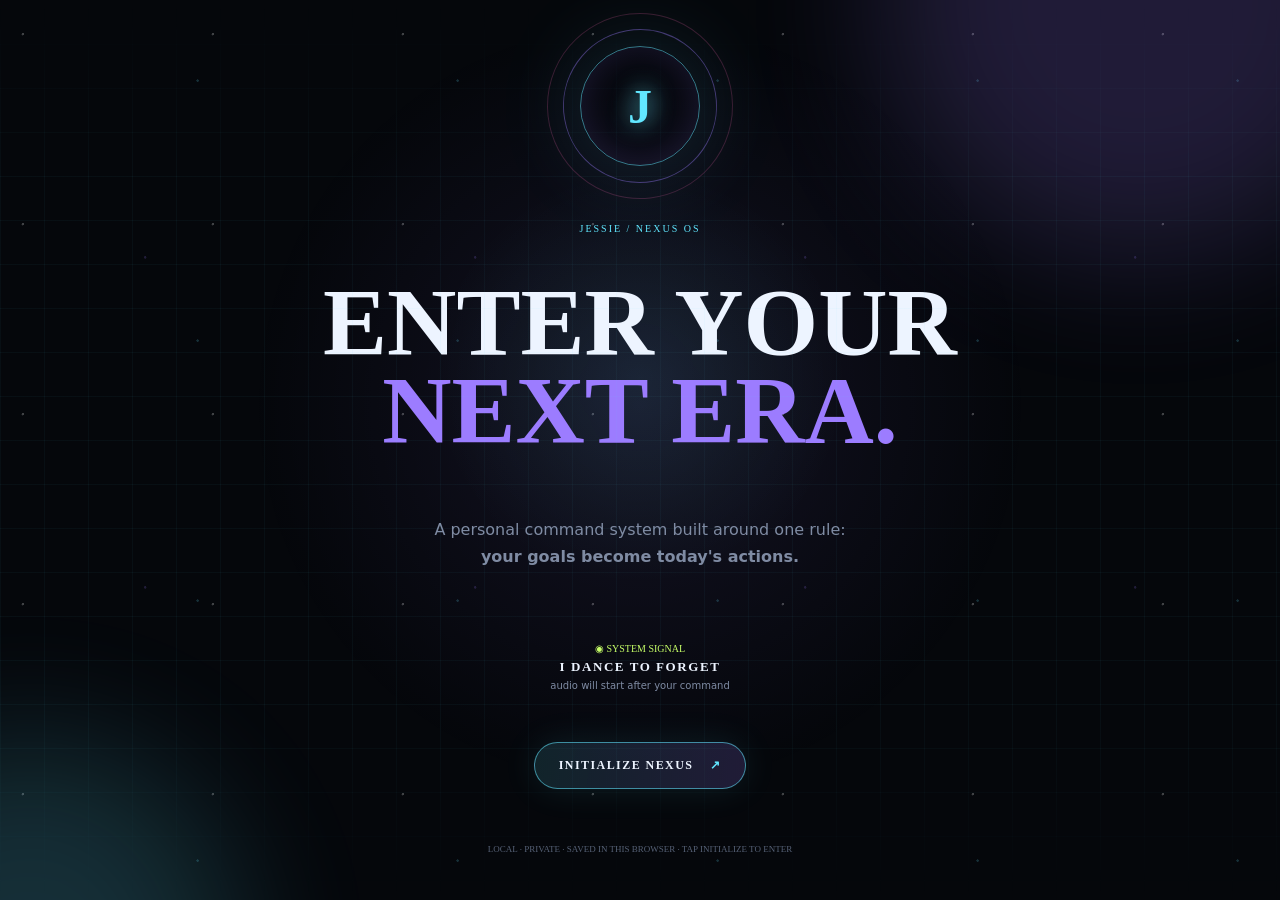
==== commit d80c4c49: "Harden NEXUS launch and refresh assets" ====
--- a/index.html
+++ b/index.html
@@ -9,11 +9,11 @@
 <link rel="preconnect" href="https://fonts.googleapis.com">
 <link rel="preconnect" href="https://fonts.gstatic.com" crossorigin>
 <link href="https://fonts.googleapis.com/css2?family=DM+Mono:wght@400;500&family=Manrope:wght@400;500;600;700;800&family=Space+Grotesk:wght@400;500;600;700&display=swap" rel="stylesheet">
-<link rel="stylesheet" href="styles.css?v=nexus-02">
+<link rel="stylesheet" href="styles.css?v=nexus-03">
 </head>
 <body>
 <div class="stars"></div><div class="nebula n1"></div><div class="nebula n2"></div>
-<div id="boot" class="boot">
+<div id="boot" class="boot" onclick="if(event.target===this)launchNexus()">
   <div class="boot-grid"></div>
   <div class="boot-core"><span>J</span></div>
   <div class="boot-kicker">JESSIE / NEXUS OS</div>
@@ -21,7 +21,7 @@
   <p>A personal command system built around one rule:<br><strong>your goals become today's actions.</strong></p>
   <div class="boot-song"><span>◉ SYSTEM SIGNAL</span><b>I DANCE TO FORGET</b><small>audio will start after your command</small></div>
   <button class="launch" onclick="launchNexus()">INITIALIZE NEXUS <span>↗</span></button>
-  <small class="boot-note">LOCAL · PRIVATE · SAVED IN THIS BROWSER</small>
+  <small class="boot-note">LOCAL · PRIVATE · SAVED IN THIS BROWSER · TAP INITIALIZE TO ENTER</small>
 </div>
 <div id="app" class="app hidden">
   <aside class="sidebar">
@@ -51,5 +51,5 @@
 <div id="toast" class="toast"></div>
 <div id="modal" class="modal hidden"><div id="modalCard" class="modal-card"></div></div>
 <div id="audioDock" class="audio-dock hidden"><span>♪</span><div><small>SYSTEM AUDIO</small><b>I DANCE TO FORGET</b></div><button onclick="toggleAudio()">PLAY</button><iframe id="yt" title="System audio" allow="autoplay; encrypted-media" referrerpolicy="strict-origin-when-cross-origin"></iframe></div>
-<script src="app.js?v=nexus-02"></script>
+<script src="app.js?v=nexus-03"></script>
 </body></html>
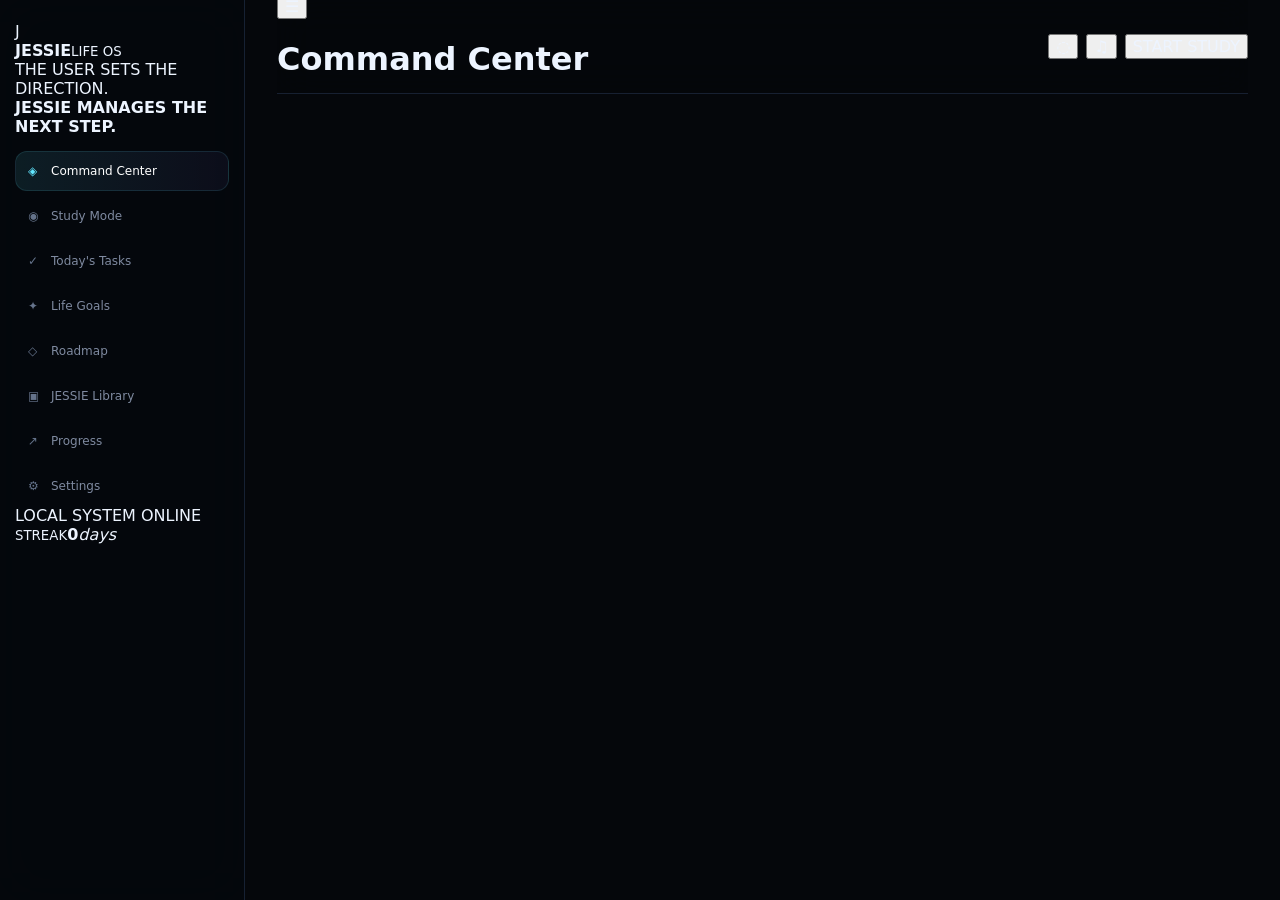
==== commit 129d3193: "Restore JESSIE LIFE OS safe pre-NEXUS version" ====
--- a/index.html
+++ b/index.html
@@ -1,55 +1,56 @@
 <!doctype html>
 <html lang="en">
 <head>
-<meta charset="utf-8">
-<meta name="viewport" content="width=device-width,initial-scale=1,viewport-fit=cover">
-<meta name="theme-color" content="#05070b">
-<meta name="description" content="JESSIE NEXUS — personal operating system for 2027">
-<title>JESSIE NEXUS // LIFE OS</title>
-<link rel="preconnect" href="https://fonts.googleapis.com">
-<link rel="preconnect" href="https://fonts.gstatic.com" crossorigin>
-<link href="https://fonts.googleapis.com/css2?family=DM+Mono:wght@400;500&family=Manrope:wght@400;500;600;700;800&family=Space+Grotesk:wght@400;500;600;700&display=swap" rel="stylesheet">
-<link rel="stylesheet" href="styles.css?v=nexus-03">
-</head>
-<body>
-<div class="stars"></div><div class="nebula n1"></div><div class="nebula n2"></div>
-<div id="boot" class="boot" onclick="if(event.target===this)launchNexus()">
-  <div class="boot-grid"></div>
-  <div class="boot-core"><span>J</span></div>
-  <div class="boot-kicker">JESSIE / NEXUS OS</div>
-  <h1>ENTER YOUR<br><em>NEXT ERA.</em></h1>
-  <p>A personal command system built around one rule:<br><strong>your goals become today's actions.</strong></p>
-  <div class="boot-song"><span>◉ SYSTEM SIGNAL</span><b>I DANCE TO FORGET</b><small>audio will start after your command</small></div>
-  <button class="launch" onclick="launchNexus()">INITIALIZE NEXUS <span>↗</span></button>
-  <small class="boot-note">LOCAL · PRIVATE · SAVED IN THIS BROWSER · TAP INITIALIZE TO ENTER</small>
-</div>
-<div id="app" class="app hidden">
-  <aside class="sidebar">
-    <div class="logo"><div class="logo-orbit">J</div><div><b>JESSIE</b><small>NEXUS OS</small></div></div>
-    <div class="side-status"><i></i> SYSTEM ONLINE <span id="clock">--:--</span></div>
-    <nav id="nav">
-      <button data-view="dashboard" class="active"><span>⌁</span> Nexus</button>
-      <button data-view="missions"><span>◈</span> Today's Missions</button>
-      <button data-view="life"><span>✦</span> Life Map</button>
-      <button data-view="marketing"><span>◎</span> Marketing</button>
-      <button data-view="italian"><span>◇</span> Italian</button>
-      <button data-view="vibe"><span>♢</span> The Vibe B</button>
-      <button data-view="finance"><span>₤</span> Finance</button>
-      <button data-view="progress"><span>↗</span> Progress</button>
-      <button data-view="settings"><span>⚙</span> Settings</button>
-    </nav>
-    <div class="side-bottom"><small>JESSIE EVOLUTION</small><b id="evo">DORMANT</b><div class="bar"><i id="evoBar"></i></div><span id="evoPct">0%</span></div>
-  </aside>
-  <main class="main">
-    <header class="topbar">
-      <div><span class="eyebrow" id="eyebrow">NEXUS COMMAND</span><h2 id="pageTitle">Good evening, Jessie.</h2></div>
-      <div class="top-actions"><button class="round" onclick="toggleAudio()" id="audioBtn">♫</button><button class="date-chip" id="dateChip">2026</button></div>
-    </header>
-    <section id="view"></section>
-  </main>
-</div>
+<meta charset="utf-8"><meta name="viewport" content="width=device-width,initial-scale=1">
+<meta name="theme-color" content="#050506"><meta name="description" content="JESSIE LIFE OS — autonomous personal study and life operating system">
+<script>
+(async()=>{
+  const BUILD="20260928-31";
+  try{
+    if(!("serviceWorker" in navigator))return;
+    if(sessionStorage.getItem("jessieFresh23"))return;
+    const regs=await navigator.serviceWorker.getRegistrations();
+    const keys=window.caches?await caches.keys():[];
+    if(regs.length||keys.length){
+      sessionStorage.setItem("jessieFresh23","1");
+      await Promise.all(regs.map(r=>r.unregister()));
+      if(window.caches)await Promise.all(keys.map(k=>caches.delete(k)));
+      const u=new URL(location.href);
+      u.searchParams.set("build",BUILD);
+      u.hash="dashboard";
+      location.replace(u.href);
+    }
+  }catch(e){console.warn("JESSIE cache reset:",e)}
+})();
+</script>
+<link rel="manifest" href="manifest.json"><title>JESSIE LIFE OS</title>
+<link rel="preconnect" href="https://fonts.googleapis.com"><link rel="preconnect" href="https://fonts.gstatic.com" crossorigin>
+<link href="https://fonts.googleapis.com/css2?family=DM+Sans:wght@400;500;600;700&family=Playfair+Display:wght@500;600;700&display=swap" rel="stylesheet">
+<link rel="stylesheet" href="styles.css?v=20260928-31">
+<meta name="jessie-build" content="20260928-31"></head>
+<body data-build="20260928-31"><svg aria-hidden="true" width="0" height="0" style="position:absolute;left:-9999px;overflow:hidden"><defs><filter id="jessieNeonYellow" color-interpolation-filters="sRGB"><feColorMatrix type="matrix" values="0.2126 0.7152 0.0722 0 0 0.2000 0.6720 0.0679 0 0 0 0 0 0 0 0 0 0 1 0"/></filter></defs></svg>
+<div class="ambient a1"></div><div class="ambient a2"></div><div class="grain"></div>
+<div id="app">
+<aside class="sidebar">
+  <div class="brand"><div class="brand-mark">J</div><div><b>JESSIE</b><small>LIFE OS</small></div></div>
+  <div class="philosophy">THE USER SETS THE DIRECTION.<br><strong>JESSIE MANAGES THE NEXT STEP.</strong></div>
+  <nav id="nav">
+    <button data-view="dashboard" class="active"><span>◈</span>Command Center</button>
+    <button data-view="study"><span>◉</span>Study Mode</button>
+    <button data-view="tasks"><span>✓</span>Today's Tasks</button>
+    <button data-view="life"><span>✦</span>Life Goals</button>
+    <button data-view="roadmap"><span>◇</span>Roadmap</button>
+    <button data-view="library"><span>▣</span>JESSIE Library</button>
+    <button data-view="progress"><span>↗</span>Progress</button>
+    <button data-view="settings"><span>⚙</span>Settings</button>
+  </nav>
+  <div class="sidebar-foot"><div class="live"><i></i>LOCAL SYSTEM ONLINE</div><div class="side-streak"><small>STREAK</small><b id="sideStreak">0</b><em>days</em></div></div>
+</aside>
+<main class="main">
+<header class="topbar"><div class="top-left"><button id="mobileMenu" class="icon">☰</button><div><small id="dateLabel"></small><h1 id="pageTitle">Command Center</h1></div></div><div class="top-actions"><button id="voiceBtn" class="icon" title="Voice">◌</button><button id="soundBtn" class="icon" title="Sound">♫</button><button id="quickStart" class="primary small">START STUDY</button></div></header>
+<section id="view"></section>
+</main></div>
 <div id="toast" class="toast"></div>
-<div id="modal" class="modal hidden"><div id="modalCard" class="modal-card"></div></div>
-<div id="audioDock" class="audio-dock hidden"><span>♪</span><div><small>SYSTEM AUDIO</small><b>I DANCE TO FORGET</b></div><button onclick="toggleAudio()">PLAY</button><iframe id="yt" title="System audio" allow="autoplay; encrypted-media" referrerpolicy="strict-origin-when-cross-origin"></iframe></div>
-<script src="app.js?v=nexus-03"></script>
+<div id="overlay" class="overlay hidden"><div id="overlayCard" class="overlay-card"></div></div>
+<script src="app.js?v=20260928-31"></script>
 </body></html>
